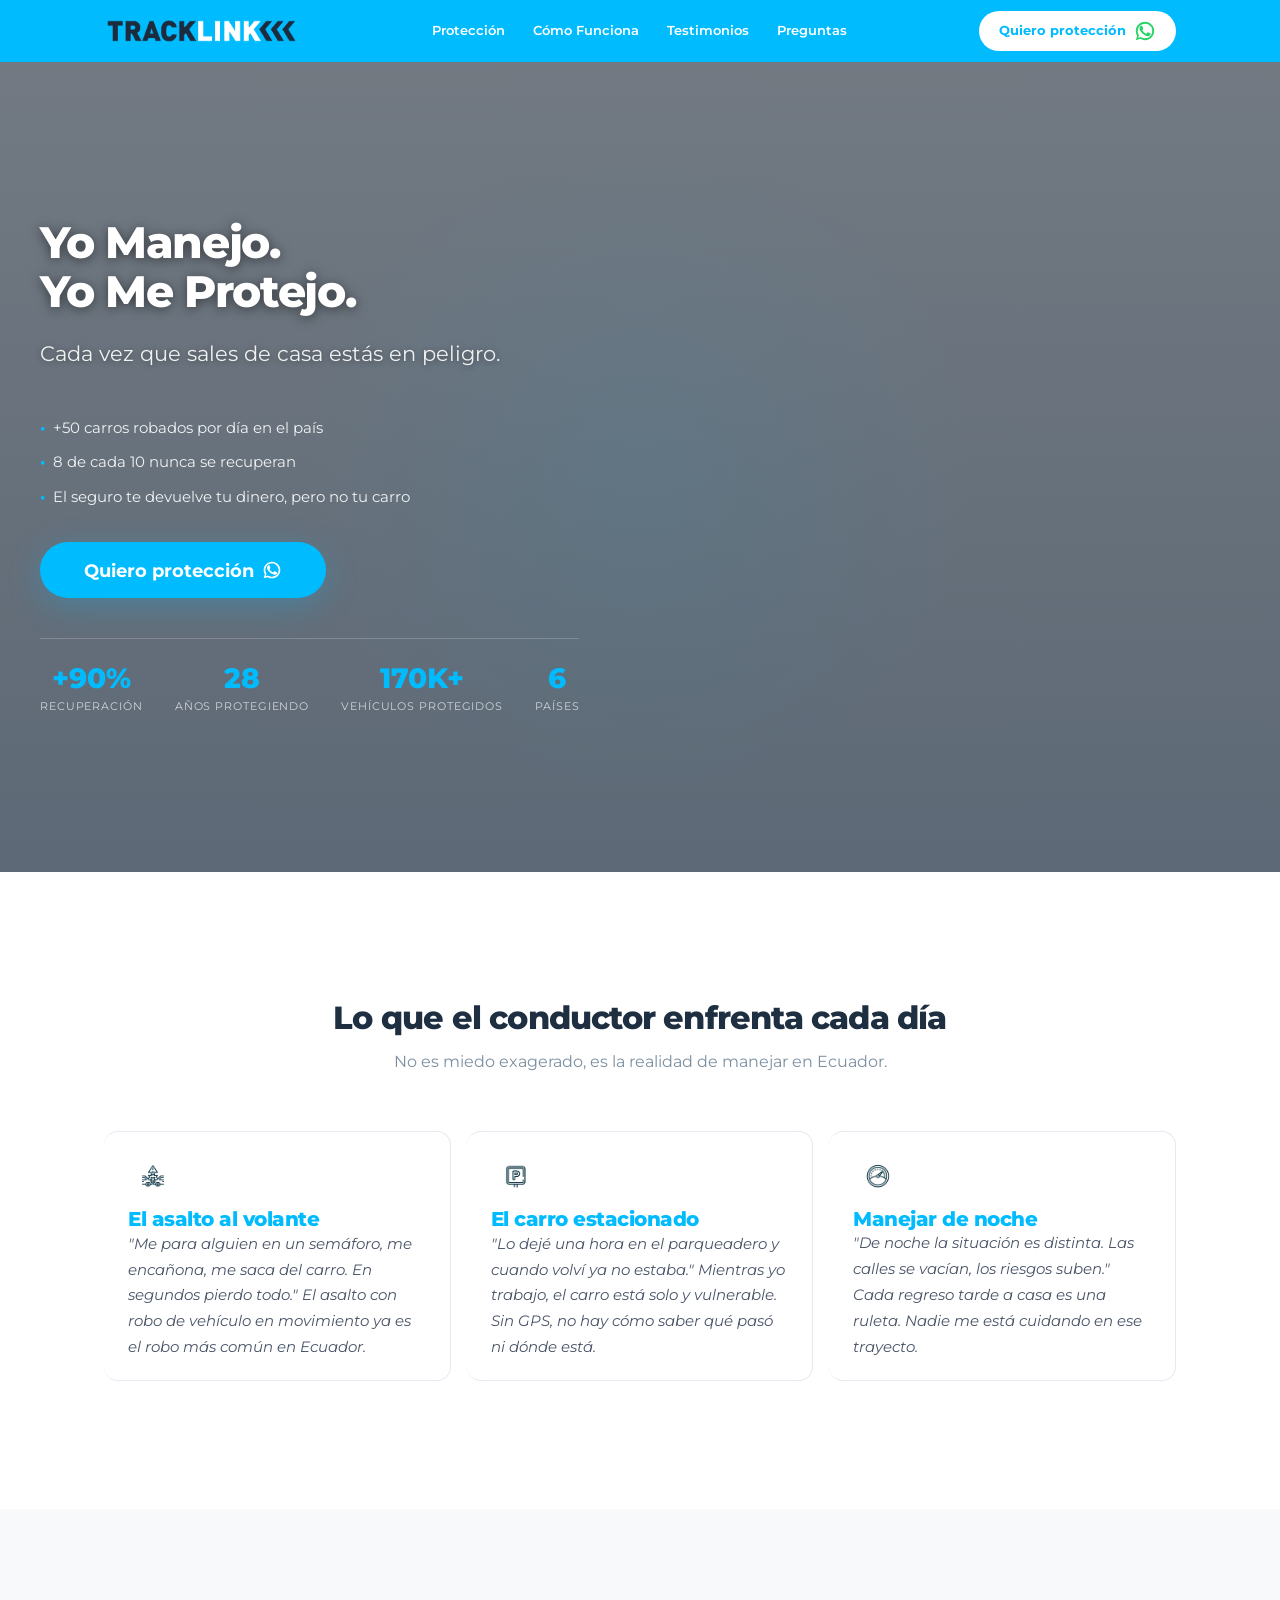
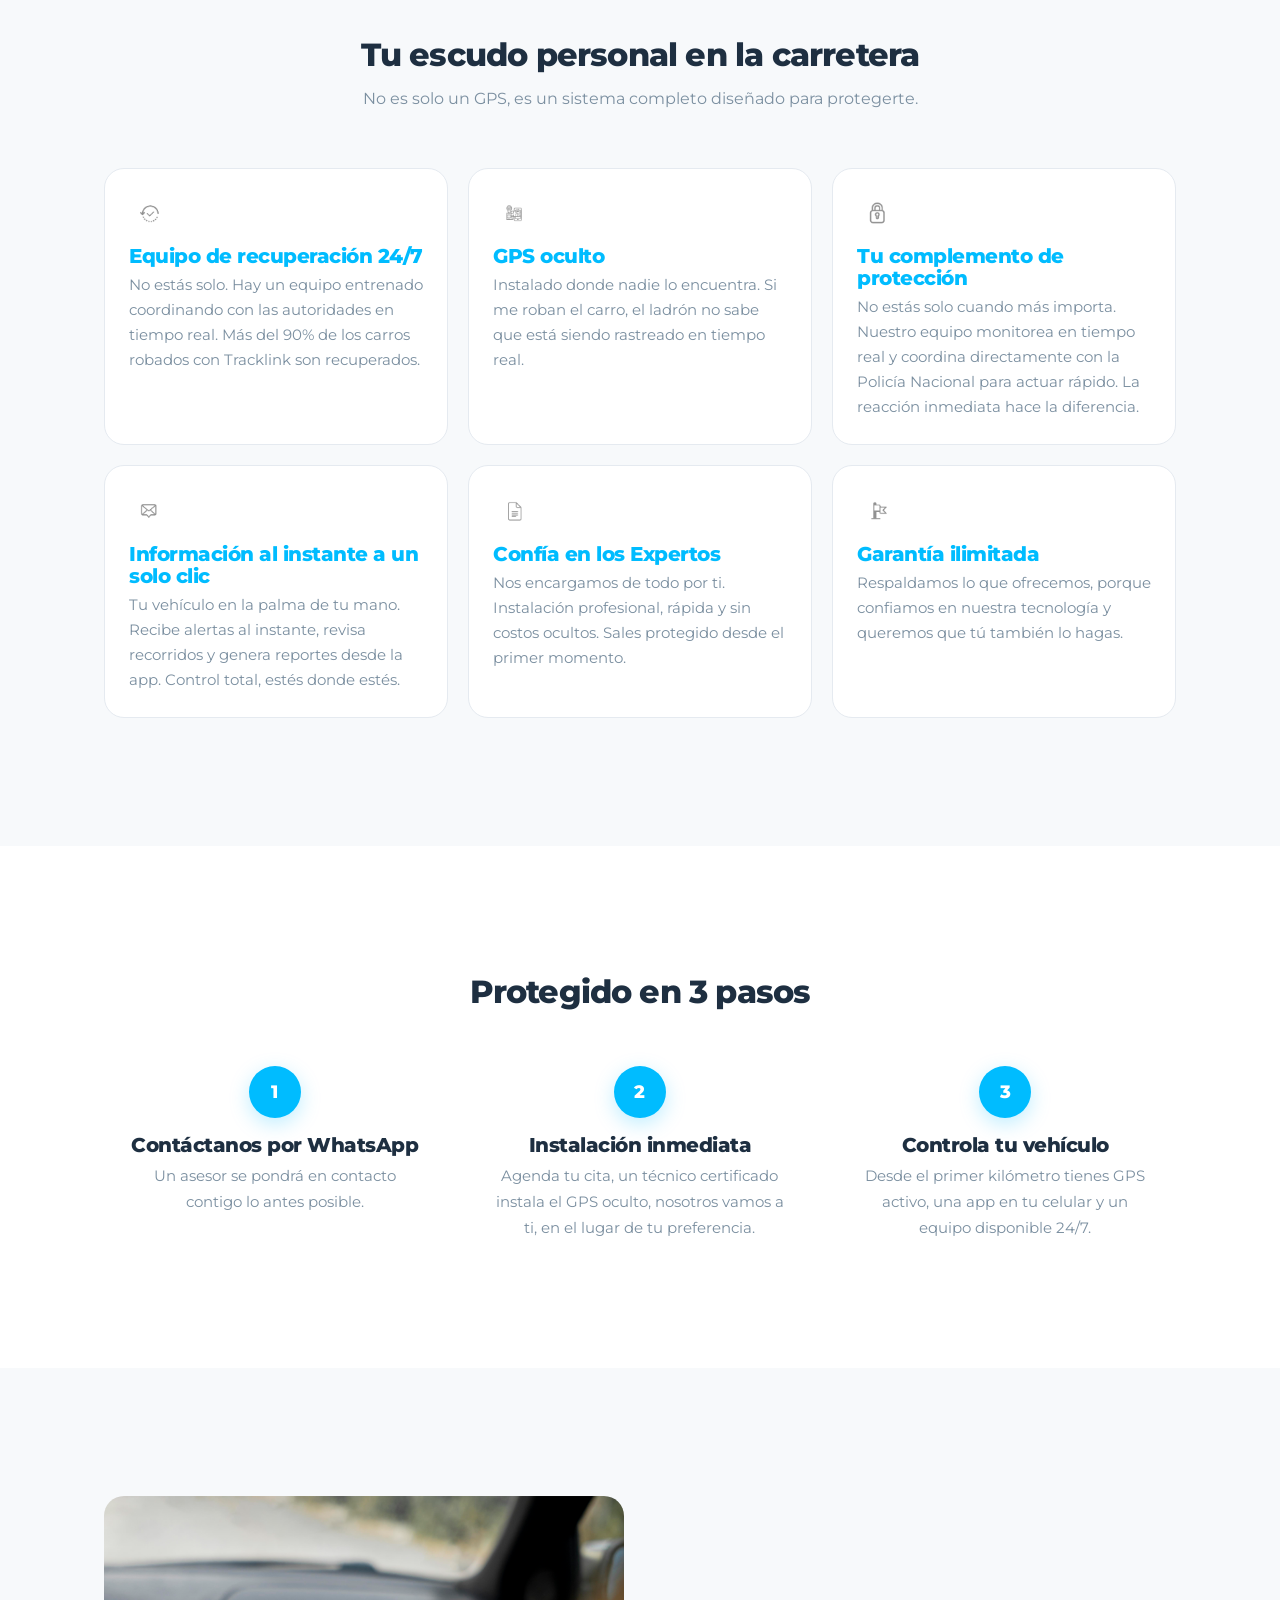
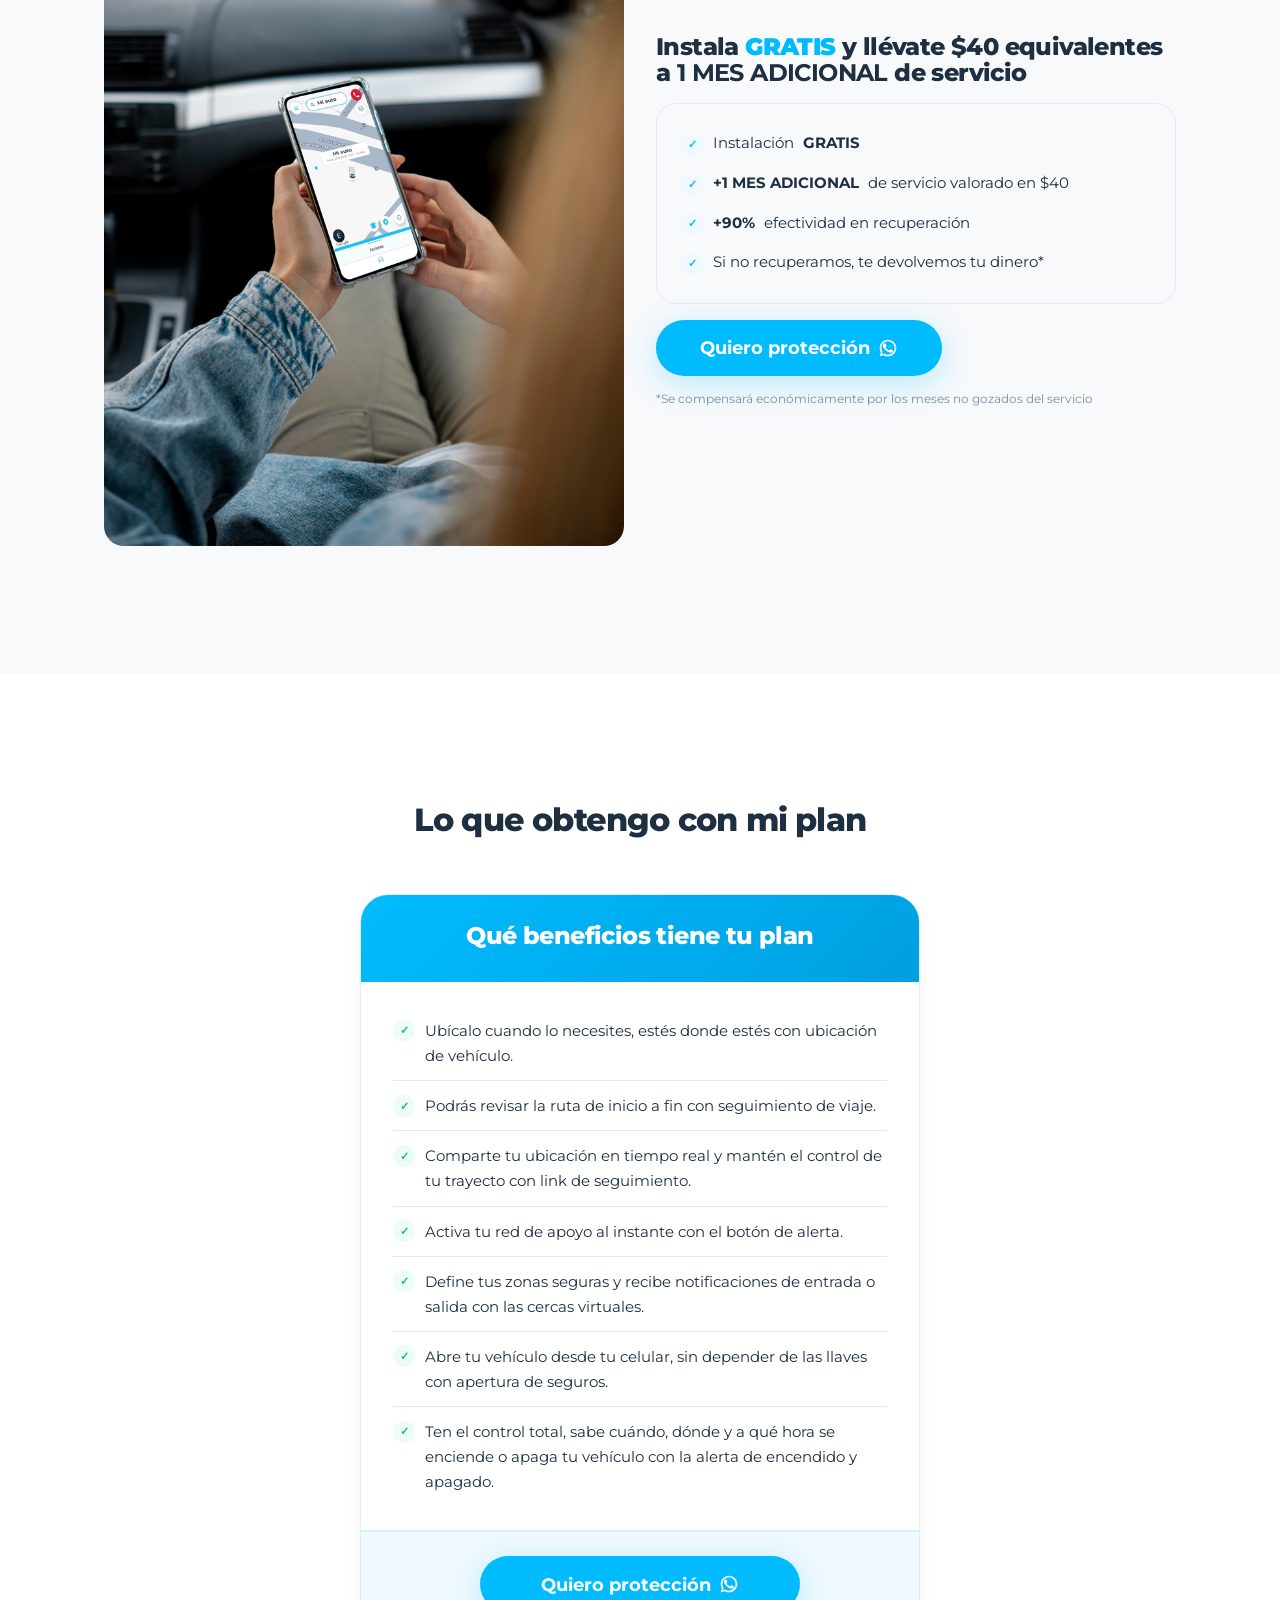
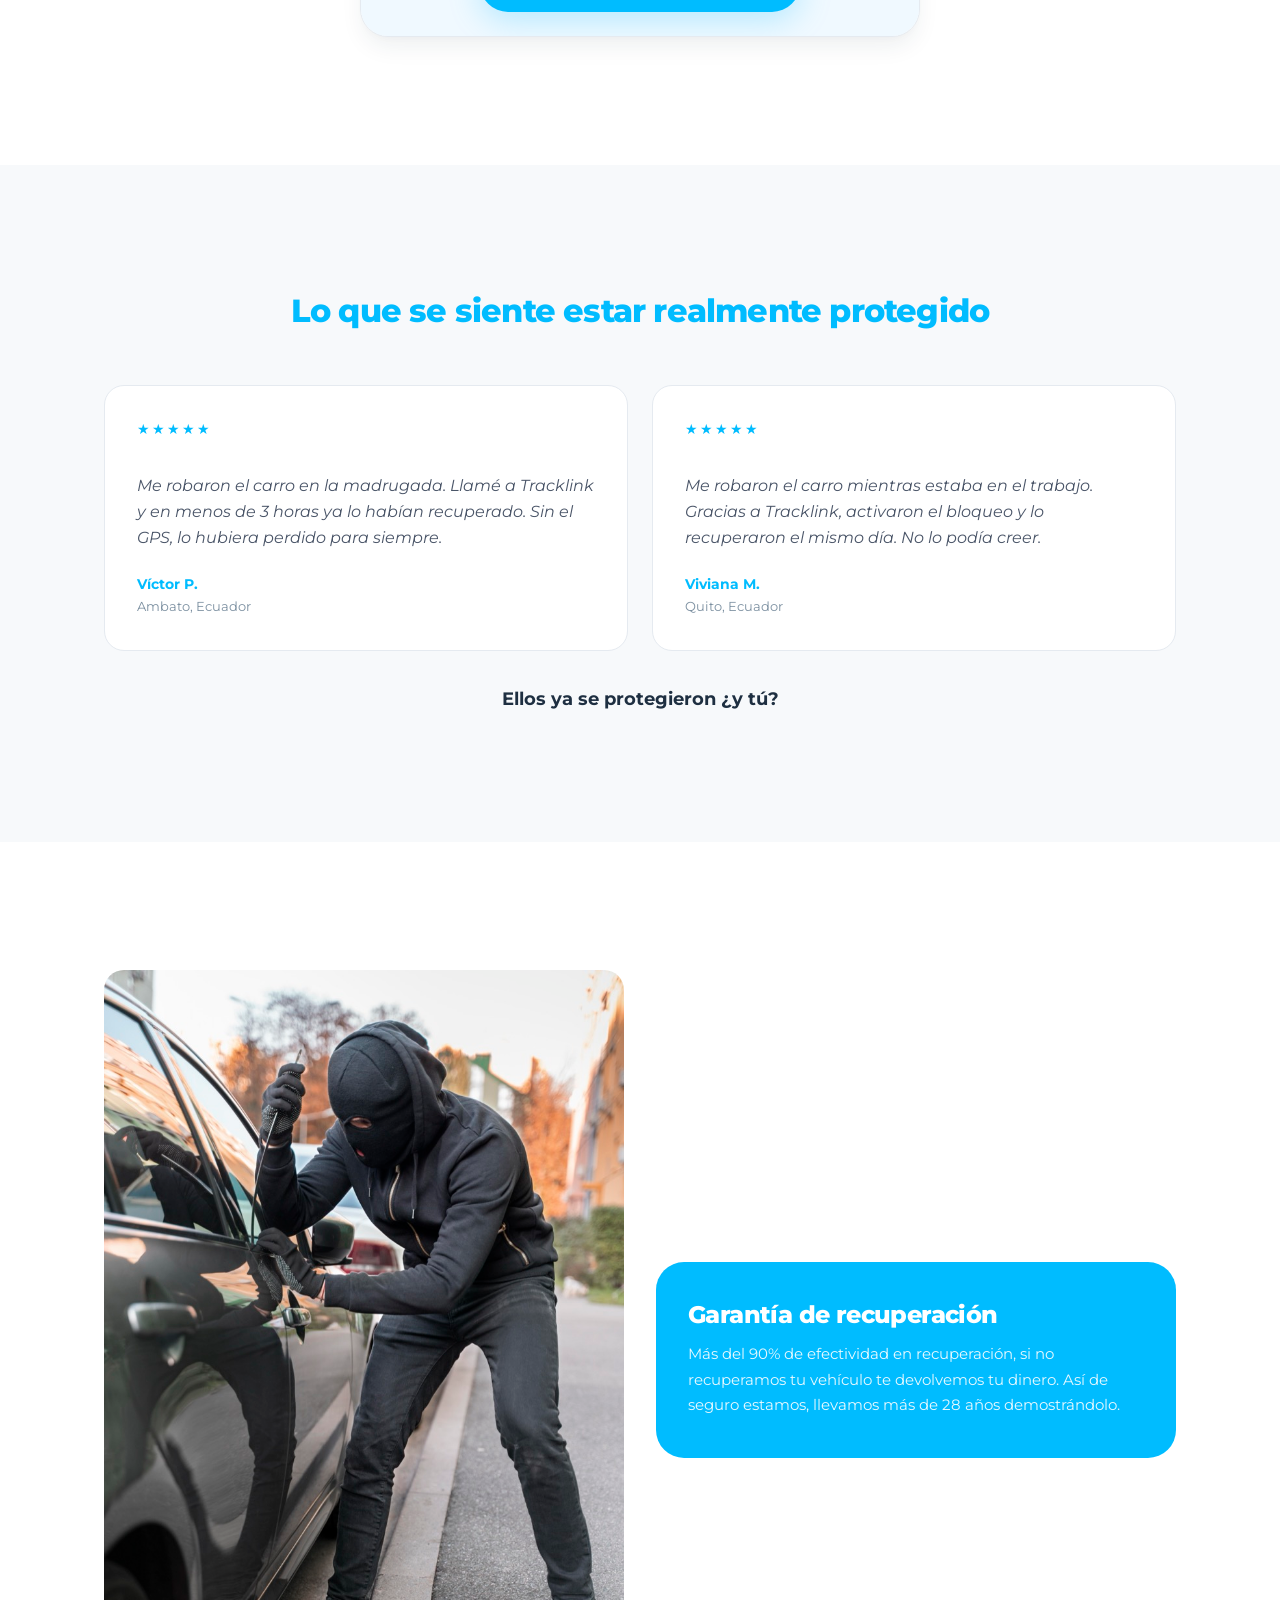
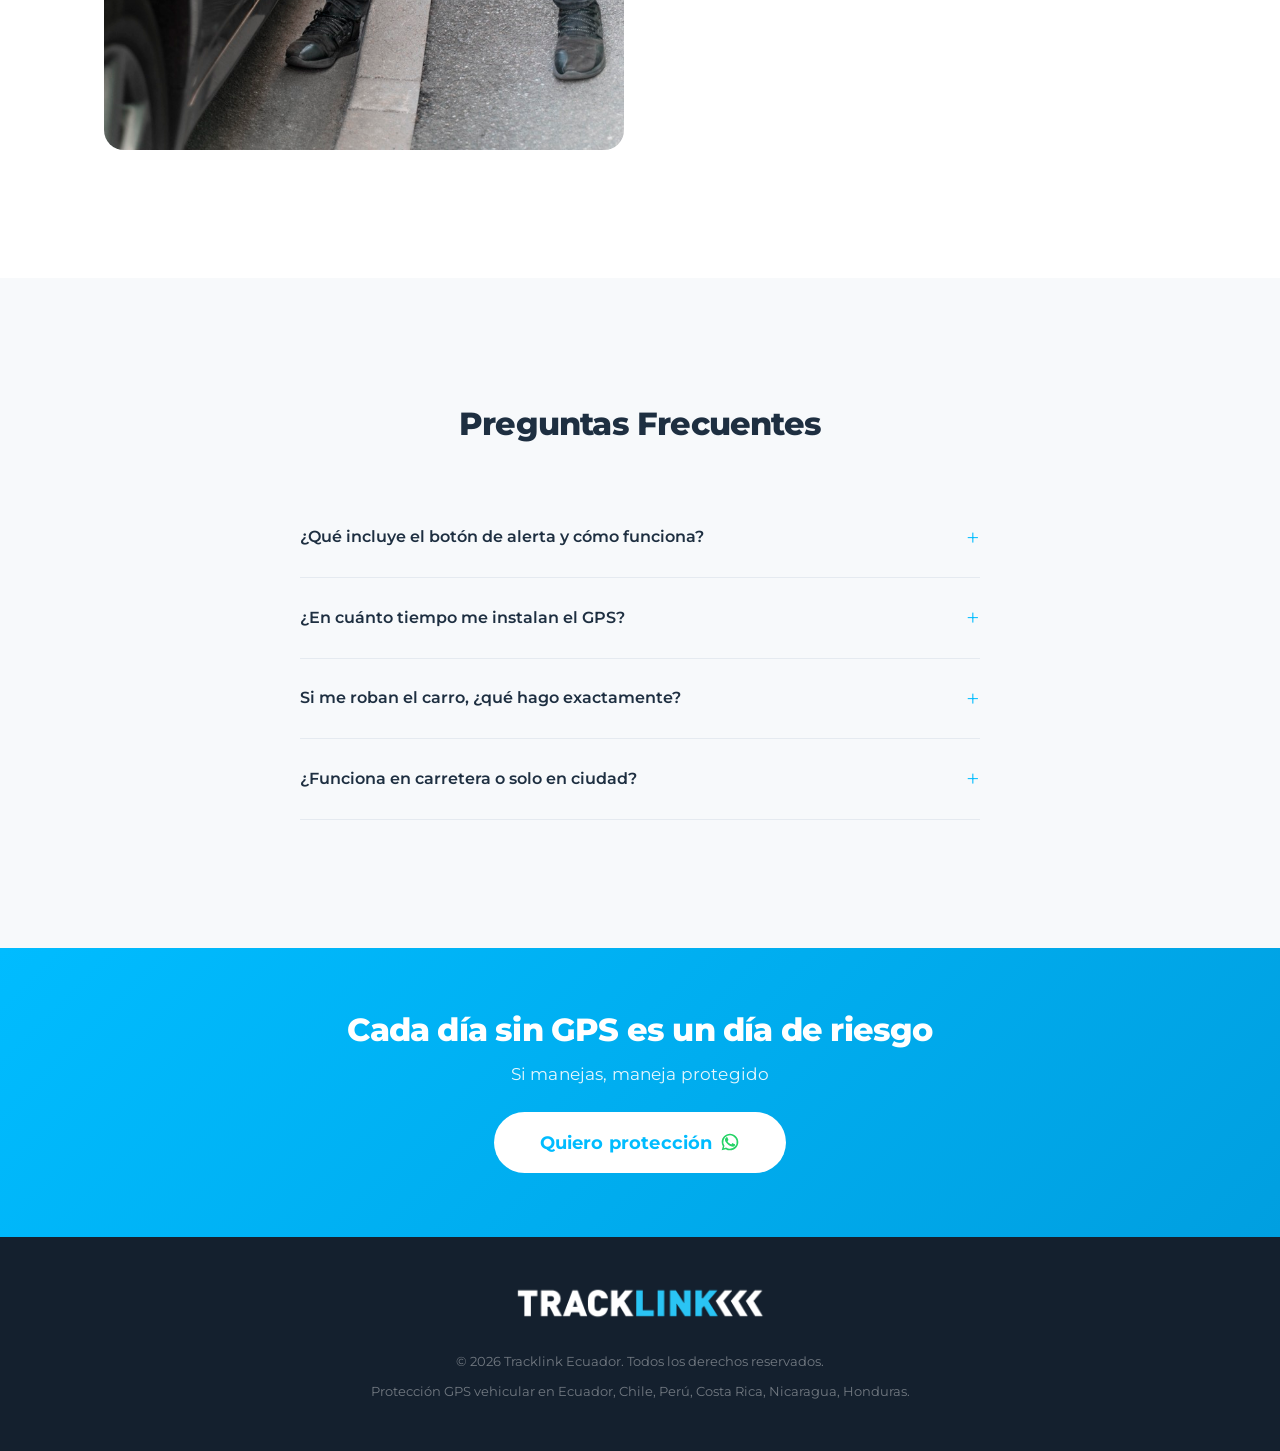
==== yo-manejo/index.html @ bf37d89b "Add cache-buster to CSS link for mobile refresh" ====
<!DOCTYPE html>
<html lang="es">
<head>
 <meta charset="UTF-8">
 <meta name="viewport" content="width=device-width, initial-scale=1.0">
 <link rel="icon" type="image/x-icon" href="../shared/favicon.ico">
 <link rel="icon" type="image/png" sizes="32x32" href="../shared/favicon.png">
 <link rel="apple-touch-icon" sizes="180x180" href="../shared/apple-touch-icon.png">
 <meta name="landing-id" content="yo-manejo">
 <!-- Open Graph -->
 <meta property="og:type" content="website">
 <meta property="og:title" content="GPS Para Tu Vehículo Personal | Tracklink">
 <meta property="og:description" content="Yo manejo. Yo me protejo. GPS oculto con app, alertas y recuperación. Instalación GRATIS.">
 <meta property="og:url" content="https://tracklink.ec/magneto/yo-manejo/">
 <meta property="og:image" content="https://tracklink.ec/magneto/shared/og-image.jpg">
 <meta property="og:locale" content="es_EC">
 <title>GPS Tracklink para el que Maneja | Protección Personal Ecuador</title>
 <meta name="description" content="Yo manejo todos los días. Por eso necesito un GPS real: botón de alerta, bloqueo remoto y equipo de recuperación. Tracklink me protege a mí.">
 <link rel="preconnect" href="https://fonts.googleapis.com">
 <link rel="preconnect" href="https://fonts.gstatic.com" crossorigin>
 <link href="https://fonts.googleapis.com/css2?family=Montserrat:wght@400;500;600;700;900&display=swap" rel="stylesheet">
 <link rel="stylesheet" href="../shared/landing-base.css?v=20260305b">

 <!-- Meta Pixel -->
 <script>
 !function(f,b,e,v,n,t,s){if(f.fbq)return;n=f.fbq=function(){n.callMethod?
 n.callMethod.apply(n,arguments):n.queue.push(arguments)};if(!f._fbq)f._fbq=n;
 n.push=n;n.loaded=!0;n.version='2.0';n.queue=[];t=b.createElement(e);t.async=!0;
 t.src=v;s=b.getElementsByTagName(e)[0];s.parentNode.insertBefore(t,s)}(window,
 document,'script','https://connect.facebook.net/en_US/fbevents.js');
 fbq('init', '302317904357081');
 fbq('track', 'PageView');
 </script>
 <noscript><img height="1" width="1" style="display:none" src="https://www.facebook.com/tr?id=302317904357081&ev=PageView&noscript=1"/></noscript>

 <!-- GA4 -->
 <script async src="https://www.googletagmanager.com/gtag/js?id=G-NC45CQFT0C"></script>
 <script>
 window.dataLayer = window.dataLayer || [];
 function gtag(){dataLayer.push(arguments);}
 gtag('js', new Date());
 gtag('config', 'G-NC45CQFT0C');
 </script>
 <!-- Google Tag Manager -->
 <script>(function(w,d,s,l,i){w[l]=w[l]||[];w[l].push({'gtm.start':
 new Date().getTime(),event:'gtm.js'});var f=d.getElementsByTagName(s)[0],
 j=d.createElement(s),dl=l!='dataLayer'?'&l='+l:'';j.async=true;j.src=
 'https://www.googletagmanager.com/gtm.js?id='+i+dl;f.parentNode.insertBefore(j,f);
 })(window,document,'script','dataLayer','GTM-KN9HMBZ');</script>
 <!-- End Google Tag Manager -->
 <script src="https://api.patagon.ai/api/v1/tracking.js"></script>
 <style>
 /* Page-specific overrides */
 .testimonial::before { display: none !important; }
 </style>
</head>
<body>

 <!-- 1. Sticky Nav — Cyan -->
 <nav class="nav-sticky nav-sticky--cyan">
 <div class="nav-sticky__inner">
 <a href="#hero" class="nav-sticky__logo">
 <img src="../shared/logo-header.png" alt="Tracklink" style="height:28px;width:auto">
 </a>
 <div class="nav-sticky__links">
 <a href="#solucion">Protección</a>
 <a href="#como-funciona">Cómo Funciona</a>
 <a href="#testimonios">Testimonios</a>
 <a href="#preguntas">Preguntas</a>
 </div>
 <a href="https://wa.me/593989746075?text=Hola%2C%20quiero%20protección%20GPS%20para%20mi%20vehículo" class="btn nav-sticky__cta">Quiero protección <svg class="btn--wa-icon" viewBox="0 0 24 24" fill="none" xmlns="http://www.w3.org/2000/svg"><path d="M17.472 14.382c-.297-.149-1.758-.867-2.03-.967-.273-.099-.471-.148-.67.15-.197.297-.767.966-.94 1.164-.173.199-.347.223-.644.075-.297-.15-1.255-.463-2.39-1.475-.883-.788-1.48-1.761-1.653-2.059-.173-.297-.018-.458.13-.606.134-.133.298-.347.446-.52.149-.174.198-.298.298-.497.099-.198.05-.371-.025-.52-.075-.149-.669-1.612-.916-2.207-.242-.579-.487-.5-.669-.51-.173-.008-.371-.01-.57-.01-.198 0-.52.074-.792.372-.272.297-1.04 1.016-1.04 2.479 0 1.462 1.065 2.875 1.213 3.074.149.198 2.096 3.2 5.077 4.487.709.306 1.262.489 1.694.625.712.227 1.36.195 1.871.118.571-.085 1.758-.719 2.006-1.413.248-.694.248-1.289.173-1.413-.074-.124-.272-.198-.57-.347z" fill="#25D366"/><path d="M12 2C6.477 2 2 6.477 2 12c0 1.89.525 3.66 1.438 5.168L2 22l4.832-1.438A9.955 9.955 0 0012 22c5.523 0 10-4.477 10-10S17.523 2 12 2zm0 18a8 8 0 01-4.29-1.24l-.307-.184-2.87.853.853-2.87-.184-.307A8 8 0 1112 20z" fill="#25D366"/></svg></a>
 </div>
 </nav>

 <!-- 2. Hero — text aligned right -->
 <section class="hero hero--overlay-dark hero--align-left" style="background-image:url(hero.jpg);" id="hero">
 <div class="hero__content">
 <h1 style="color:#fff;text-shadow:0 2px 12px rgba(0,0,0,0.5)">Yo Manejo.<br>Yo Me Protejo.</h1>
 <p class="hero__sub" style="color:rgba(255,255,255,0.9);text-shadow:0 1px 6px rgba(0,0,0,0.4)">Cada vez que sales de casa estás en peligro.</p>
 <ul class="hero__bullets">
 <li>+50 carros robados por día en el país</li>
 <li>8 de cada 10 nunca se recuperan</li>
 <li>El seguro te devuelve tu dinero, pero no tu carro</li>
 </ul>
 <a href="https://wa.me/593989746075?text=Hola%2C%20quiero%20protección%20GPS%20para%20mi%20vehículo" class="btn btn--primary btn--large">Quiero protección <svg style="width:20px;height:20px;vertical-align:middle" viewBox="0 0 24 24" fill="none" xmlns="http://www.w3.org/2000/svg"><path d="M17.472 14.382c-.297-.149-1.758-.867-2.03-.967-.273-.099-.471-.148-.67.15-.197.297-.767.966-.94 1.164-.173.199-.347.223-.644.075-.297-.15-1.255-.463-2.39-1.475-.883-.788-1.48-1.761-1.653-2.059-.173-.297-.018-.458.13-.606.134-.133.298-.347.446-.52.149-.174.198-.298.298-.497.099-.198.05-.371-.025-.52-.075-.149-.669-1.612-.916-2.207-.242-.579-.487-.5-.669-.51-.173-.008-.371-.01-.57-.01-.198 0-.52.074-.792.372-.272.297-1.04 1.016-1.04 2.479 0 1.462 1.065 2.875 1.213 3.074.149.198 2.096 3.2 5.077 4.487.709.306 1.262.489 1.694.625.712.227 1.36.195 1.871.118.571-.085 1.758-.719 2.006-1.413.248-.694.248-1.289.173-1.413-.074-.124-.272-.198-.57-.347z" fill="#ffffff"/><path d="M12 2C6.477 2 2 6.477 2 12c0 1.89.525 3.66 1.438 5.168L2 22l4.832-1.438A9.955 9.955 0 0012 22c5.523 0 10-4.477 10-10S17.523 2 12 2zm0 18a8 8 0 01-4.29-1.24l-.307-.184-2.87.853.853-2.87-.184-.307A8 8 0 1112 20z" fill="#ffffff"/></svg></a>
 <div class="hero-stats">
 <div class="hero-stats__item">
 <span class="hero-stats__number">+90%</span>
 <span class="hero-stats__label">Recuperación</span>
 </div>
 <div class="hero-stats__item">
 <span class="hero-stats__number">28</span>
 <span class="hero-stats__label">Años protegiendo</span>
 </div>
 <div class="hero-stats__item">
 <span class="hero-stats__number">170K+</span>
 <span class="hero-stats__label">Vehículos protegidos</span>
 </div>
 <div class="hero-stats__item">
 <span class="hero-stats__number">6</span>
 <span class="hero-stats__label">Países</span>
 </div>
 </div>
 </div>
 </section>

 <!-- 3. Problem Section (PAS) -->
 <section class="section" id="problema">
 <div class="container">
 <h2 class="section__title text-center">Lo que el conductor enfrenta cada día</h2>
 <p class="section__subtitle text-center">No es miedo exagerado, es la realidad de manejar en Ecuador.</p>
 <div class="problem-cards">
 <div class="problem-card problem-card--v2">
 <div class="problem-card__icon"><img src="../shared/icons/ICONOS_33.png" alt="Robo vehicular" width="48" height="48"></div>
 <h4>El asalto al volante</h4>
 <p>"Me para alguien en un semáforo, me encañona, me saca del carro. En segundos pierdo todo." El asalto con robo de vehículo en movimiento ya es el robo más común en Ecuador.</p>
 </div>
 <div class="problem-card problem-card--v2">
 <div class="problem-card__icon"><img src="../shared/icons/ICONOS_18.png" alt="Estacionamiento" width="48" height="48"></div>
 <h4>El carro estacionado</h4>
 <p>"Lo dejé una hora en el parqueadero y cuando volví ya no estaba." Mientras yo trabajo, el carro está solo y vulnerable. Sin GPS, no hay cómo saber qué pasó ni dónde está.</p>
 </div>
 <div class="problem-card problem-card--v2">
 <div class="problem-card__icon"><img src="../shared/icons/ICONOS_05.png" alt="Riesgo nocturno" width="48" height="48"></div>
 <h4>Manejar de noche</h4>
 <p>"De noche la situación es distinta. Las calles se vacían, los riesgos suben." Cada regreso tarde a casa es una ruleta. Nadie me está cuidando en ese trayecto.</p>
 </div>
 </div>
 </div>
 </section>

 <!-- 4. Solution — 6 feature cards v2 -->
 <section class="section section--light" id="solucion">
 <div class="container">
 <h2 class="section__title text-center">Tu escudo personal en la carretera</h2>
 <p class="section__subtitle text-center">No es solo un GPS, es un sistema completo diseñado para protegerte.</p>
 <div class="features--v2">
 <div class="feature-v2">
 <div class="feature-v2__icon"><img src="../shared/icons/ICONOS_27.png" alt="Recuperación" width="40" height="40"></div>
 <h4>Equipo de recuperación 24/7</h4>
 <p>No estás solo. Hay un equipo entrenado coordinando con las autoridades en tiempo real. Más del 90% de los carros robados con Tracklink son recuperados.</p>
 </div>
 <div class="feature-v2">
 <div class="feature-v2__icon"><img src="../shared/icons/ICONOS_09.png" alt="GPS" width="40" height="40"></div>
 <h4>GPS oculto</h4>
 <p>Instalado donde nadie lo encuentra. Si me roban el carro, el ladrón no sabe que está siendo rastreado en tiempo real.</p>
 </div>
 <div class="feature-v2">
 <div class="feature-v2__icon"><img src="../shared/icons/ICONOS_07.png" alt="Protección" width="40" height="40"></div>
 <h4>Tu complemento de protección</h4>
 <p>No estás solo cuando más importa. Nuestro equipo monitorea en tiempo real y coordina directamente con la Policía Nacional para actuar rápido. La reacción inmediata hace la diferencia.</p>
 </div>
 <div class="feature-v2">
 <div class="feature-v2__icon"><img src="../shared/icons/ICONOS_32.png" alt="Alertas" width="40" height="40"></div>
 <h4>Información al instante a un solo clic</h4>
 <p>Tu vehículo en la palma de tu mano. Recibe alertas al instante, revisa recorridos y genera reportes desde la app. Control total, estés donde estés.</p>
 </div>
 <div class="feature-v2">
 <div class="feature-v2__icon"><img src="../shared/icons/ICONOS_25.png" alt="Expertos" width="40" height="40"></div>
 <h4>Confía en los Expertos</h4>
 <p>Nos encargamos de todo por ti. Instalación profesional, rápida y sin costos ocultos. Sales protegido desde el primer momento.</p>
 </div>
 <div class="feature-v2">
 <div class="feature-v2__icon"><img src="../shared/icons/ICONOS_17.png" alt="Garantía" width="40" height="40"></div>
 <h4>Garantía ilimitada</h4>
 <p>Respaldamos lo que ofrecemos, porque confiamos en nuestra tecnología y queremos que tú también lo hagas.</p>
 </div>
 </div>
 </div>
 </section>

 <!-- 5. How It Works -->
 <section class="section" id="como-funciona">
 <div class="container">
 <h2 class="section__title text-center">Protegido en 3 pasos</h2>
 <div class="steps">
 <div class="step fade-in">
 <div class="step__number">1</div>
 <h4 class="step__title">Contáctanos por WhatsApp</h4>
 <p class="step__desc">Un asesor se pondrá en contacto contigo lo antes posible.</p>
 </div>
 <div class="step fade-in">
 <div class="step__number">2</div>
 <h4 class="step__title">Instalación inmediata</h4>
 <p class="step__desc">Agenda tu cita, un técnico certificado instala el GPS oculto, nosotros vamos a ti, en el lugar de tu preferencia.</p>
 </div>
 <div class="step fade-in">
 <div class="step__number">3</div>
 <h4 class="step__title">Controla tu vehículo</h4>
 <p class="step__desc">Desde el primer kilómetro tienes GPS activo, una app en tu celular y un equipo disponible 24/7.</p>
 </div>
 </div>
 </div>
 </section>

 <!-- 6. Offer Section (NEW) -->
 <section class="section section--light" id="oferta-gratis">
 <div class="container">
 <div class="offer-section">
 <div class="offer-section__image">
 <img src="offer-app.png" alt="App Tracklink en celular">
 </div>
 <div class="offer-section__content">
 <h3>Instala <span class="text-cyan">GRATIS</span> y llévate $40 equivalentes a <strong>1 MES ADICIONAL</strong> de servicio</h3>
 <ul class="offer-section__checklist">
 <li>Instalación <strong>GRATIS</strong></li>
 <li><strong>+1 MES ADICIONAL</strong> de servicio valorado en $40</li>
 <li><strong>+90%</strong> efectividad en recuperación</li>
 <li>Si no recuperamos, te devolvemos tu dinero*</li>
 </ul>
 <a href="https://wa.me/593989746075?text=Hola%2C%20quiero%20protección%20GPS%20para%20mi%20vehículo" class="btn btn--primary btn--large">Quiero protección <svg style="width:20px;height:20px;vertical-align:middle" viewBox="0 0 24 24" fill="none"><path d="M17.472 14.382c-.297-.149-1.758-.867-2.03-.967-.273-.099-.471-.148-.67.15-.197.297-.767.966-.94 1.164-.173.199-.347.223-.644.075-.297-.15-1.255-.463-2.39-1.475-.883-.788-1.48-1.761-1.653-2.059-.173-.297-.018-.458.13-.606.134-.133.298-.347.446-.52.149-.174.198-.298.298-.497.099-.198.05-.371-.025-.52-.075-.149-.669-1.612-.916-2.207-.242-.579-.487-.5-.669-.51-.173-.008-.371-.01-.57-.01-.198 0-.52.074-.792.372-.272.297-1.04 1.016-1.04 2.479 0 1.462 1.065 2.875 1.213 3.074.149.198 2.096 3.2 5.077 4.487.709.306 1.262.489 1.694.625.712.227 1.36.195 1.871.118.571-.085 1.758-.719 2.006-1.413.248-.694.248-1.289.173-1.413-.074-.124-.272-.198-.57-.347z" fill="#ffffff"/><path d="M12 2C6.477 2 2 6.477 2 12c0 1.89.525 3.66 1.438 5.168L2 22l4.832-1.438A9.955 9.955 0 0012 22c5.523 0 10-4.477 10-10S17.523 2 12 2zm0 18a8 8 0 01-4.29-1.24l-.307-.184-2.87.853.853-2.87-.184-.307A8 8 0 1112 20z" fill="#ffffff"/></svg></a>
 <p class="offer-section__disclaimer">*Se compensará económicamente por los meses no gozados del servicio</p>
 </div>
 </div>
 </div>
 </section>

 <!-- 7. Value Stack — Benefits list -->
 <section class="section" id="beneficios">
 <div class="container">
 <h2 class="section__title text-center">Lo que obtengo con mi plan</h2>
 <div class="value-stack">
 <div class="value-stack__header">
 <h3>Qué beneficios tiene tu plan</h3>
 </div>
 <div class="value-stack__body">
 <ul class="value-stack__benefits">
 <li>Ubícalo cuando lo necesites, estés donde estés con ubicación de vehículo.</li>
 <li>Podrás revisar la ruta de inicio a fin con seguimiento de viaje.</li>
 <li>Comparte tu ubicación en tiempo real y mantén el control de tu trayecto con link de seguimiento.</li>
 <li>Activa tu red de apoyo al instante con el botón de alerta.</li>
 <li>Define tus zonas seguras y recibe notificaciones de entrada o salida con las cercas virtuales.</li>
 <li>Abre tu vehículo desde tu celular, sin depender de las llaves con apertura de seguros.</li>
 <li>Ten el control total, sabe cuándo, dónde y a qué hora se enciende o apaga tu vehículo con la alerta de encendido y apagado.</li>
 </ul>
 </div>
 <div class="value-stack__cta">
 <a href="https://wa.me/593989746075?text=Hola%2C%20quiero%20protección%20GPS%20para%20mi%20vehículo" class="btn btn--primary btn--lg btn--full">Quiero protección <svg style="width:20px;height:20px;vertical-align:middle" viewBox="0 0 24 24" fill="none"><path d="M17.472 14.382c-.297-.149-1.758-.867-2.03-.967-.273-.099-.471-.148-.67.15-.197.297-.767.966-.94 1.164-.173.199-.347.223-.644.075-.297-.15-1.255-.463-2.39-1.475-.883-.788-1.48-1.761-1.653-2.059-.173-.297-.018-.458.13-.606.134-.133.298-.347.446-.52.149-.174.198-.298.298-.497.099-.198.05-.371-.025-.52-.075-.149-.669-1.612-.916-2.207-.242-.579-.487-.5-.669-.51-.173-.008-.371-.01-.57-.01-.198 0-.52.074-.792.372-.272.297-1.04 1.016-1.04 2.479 0 1.462 1.065 2.875 1.213 3.074.149.198 2.096 3.2 5.077 4.487.709.306 1.262.489 1.694.625.712.227 1.36.195 1.871.118.571-.085 1.758-.719 2.006-1.413.248-.694.248-1.289.173-1.413-.074-.124-.272-.198-.57-.347z" fill="#ffffff"/><path d="M12 2C6.477 2 2 6.477 2 12c0 1.89.525 3.66 1.438 5.168L2 22l4.832-1.438A9.955 9.955 0 0012 22c5.523 0 10-4.477 10-10S17.523 2 12 2zm0 18a8 8 0 01-4.29-1.24l-.307-.184-2.87.853.853-2.87-.184-.307A8 8 0 1112 20z" fill="#ffffff"/></svg></a>
 </div>
 </div>
 </div>
 </section>

 <!-- 8. Testimonials -->
 <section class="section section--light" id="testimonios">
 <div class="container">
 <h2 class="section__title section__title--cyan text-center">Lo que se siente estar realmente protegido</h2>
 <div class="testimonials">
 <div class="testimonial testimonial--v2 fade-in">
 <div class="testimonial__stars">&#9733;&#9733;&#9733;&#9733;&#9733;</div>
 <p class="testimonial__text">Me robaron el carro en la madrugada. Llamé a Tracklink y en menos de 3 horas ya lo habían recuperado. Sin el GPS, lo hubiera perdido para siempre.</p>
 <p class="testimonial__author">Víctor P.</p>
 <p class="testimonial__meta">Ambato, Ecuador</p>
 </div>
 <div class="testimonial testimonial--v2 fade-in">
 <div class="testimonial__stars">&#9733;&#9733;&#9733;&#9733;&#9733;</div>
 <p class="testimonial__text">Me robaron el carro mientras estaba en el trabajo. Gracias a Tracklink, activaron el bloqueo y lo recuperaron el mismo día. No lo podía creer.</p>
 <p class="testimonial__author">Viviana M.</p>
 <p class="testimonial__meta">Quito, Ecuador</p>
 </div>
 </div>
 <p class="testimonials__closing">Ellos ya se protegieron ¿y tú?</p>
 </div>
 </section>

 <!-- 9. Guarantee v2 — image + turquoise box -->
 <section class="section" id="garantia">
 <div class="container">
 <div class="guarantee-v2">
 <div class="guarantee-v2__image">
 <img src="guarantee.jpg" alt="Robo vehicular">
 </div>
 <div class="guarantee-v2__content">
 <h3>Garantía de recuperación</h3>
 <p>Más del 90% de efectividad en recuperación, si no recuperamos tu vehículo te devolvemos tu dinero. Así de seguro estamos, llevamos más de 28 años demostrándolo.</p>
 </div>
 </div>
 </div>
 </section>

 <!-- 10. FAQ -->
 <section class="section section--light" id="preguntas">
 <div class="container">
 <h2 class="section__title text-center">Preguntas Frecuentes</h2>
 <div class="faq">
 <details class="faq-item">
 <summary>¿Qué incluye el botón de alerta y cómo funciona?</summary>
 <p>El botón de alerta es un dispositivo discreto instalado en tu vehículo. Al activarlo, Tracklink recibe una alerta inmediata con tu ubicación en tiempo real y coordina con las autoridades. No tienes que hacer ninguna llamada — el sistema actúa por ti.</p>
 </details>
 <details class="faq-item">
 <summary>¿En cuánto tiempo me instalan el GPS?</summary>
 <p>Un técnico certificado te contacta en menos de 24 horas hábiles. Va al lugar que tú elijas, tu casa, oficina o talleres Tracklink. La instalación es oculta, sin daños al vehículo, y toma alrededor de 2 horas.</p>
 </details>
 <details class="faq-item">
 <summary>Si me roban el carro, ¿qué hago exactamente?</summary>
 <p>Llamas de inmediato al centro de monitoreo de Tracklink. Ellos activan el rastreo en tiempo real, coordinan con la Policía Nacional y envían al equipo de recuperación. Nuestra tasa de recuperación es de más del 90% — y si no recuperamos tu vehículo, te devolvemos tu dinero.</p>
 </details>
 <details class="faq-item">
 <summary>¿Funciona en carretera o solo en ciudad?</summary>
 <p>Funciona en todo el Ecuador: ciudades, carreteras y zonas rurales, usando la red celular nacional. Ideal para quienes manejan largas distancias o rutas nocturnas donde el riesgo es mayor.</p>
 </details>
 </div>
 </div>
 </section>

 <!-- 11. Urgency CTA -->
 <section class="section urgency-bar" id="urgencia">
 <div class="container" style="text-align:center">
 <h2 class="text-white">Cada día sin GPS es un día de riesgo</h2>
 <p style="color:rgba(255,255,255,0.9);margin:0.75rem 0 1.5rem">Si manejas, maneja protegido</p>
 <a href="https://wa.me/593989746075?text=Hola%2C%20quiero%20protección%20GPS%20para%20mi%20vehículo" class="btn btn--wa btn--large">Quiero protección <svg style="width:20px;height:20px;vertical-align:middle" viewBox="0 0 24 24" fill="none"><path d="M17.472 14.382c-.297-.149-1.758-.867-2.03-.967-.273-.099-.471-.148-.67.15-.197.297-.767.966-.94 1.164-.173.199-.347.223-.644.075-.297-.15-1.255-.463-2.39-1.475-.883-.788-1.48-1.761-1.653-2.059-.173-.297-.018-.458.13-.606.134-.133.298-.347.446-.52.149-.174.198-.298.298-.497.099-.198.05-.371-.025-.52-.075-.149-.669-1.612-.916-2.207-.242-.579-.487-.5-.669-.51-.173-.008-.371-.01-.57-.01-.198 0-.52.074-.792.372-.272.297-1.04 1.016-1.04 2.479 0 1.462 1.065 2.875 1.213 3.074.149.198 2.096 3.2 5.077 4.487.709.306 1.262.489 1.694.625.712.227 1.36.195 1.871.118.571-.085 1.758-.719 2.006-1.413.248-.694.248-1.289.173-1.413-.074-.124-.272-.198-.57-.347z" fill="#25D366"/><path d="M12 2C6.477 2 2 6.477 2 12c0 1.89.525 3.66 1.438 5.168L2 22l4.832-1.438A9.955 9.955 0 0012 22c5.523 0 10-4.477 10-10S17.523 2 12 2zm0 18a8 8 0 01-4.29-1.24l-.307-.184-2.87.853.853-2.87-.184-.307A8 8 0 1112 20z" fill="#25D366"/></svg></a>
 </div>
 </section>

 <!-- 12. Sticky CTA (mobile) -->
 <div class="sticky-cta">
 <a href="https://wa.me/593989746075?text=Hola%2C%20quiero%20protección%20GPS%20para%20mi%20vehículo" class="btn btn--primary btn--full">Quiero protección <svg style="width:18px;height:18px;vertical-align:middle" viewBox="0 0 24 24" fill="none"><path d="M17.472 14.382c-.297-.149-1.758-.867-2.03-.967-.273-.099-.471-.148-.67.15-.197.297-.767.966-.94 1.164-.173.199-.347.223-.644.075-.297-.15-1.255-.463-2.39-1.475-.883-.788-1.48-1.761-1.653-2.059-.173-.297-.018-.458.13-.606.134-.133.298-.347.446-.52.149-.174.198-.298.298-.497.099-.198.05-.371-.025-.52-.075-.149-.669-1.612-.916-2.207-.242-.579-.487-.5-.669-.51-.173-.008-.371-.01-.57-.01-.198 0-.52.074-.792.372-.272.297-1.04 1.016-1.04 2.479 0 1.462 1.065 2.875 1.213 3.074.149.198 2.096 3.2 5.077 4.487.709.306 1.262.489 1.694.625.712.227 1.36.195 1.871.118.571-.085 1.758-.719 2.006-1.413.248-.694.248-1.289.173-1.413-.074-.124-.272-.198-.57-.347z" fill="#25D366"/><path d="M12 2C6.477 2 2 6.477 2 12c0 1.89.525 3.66 1.438 5.168L2 22l4.832-1.438A9.955 9.955 0 0012 22c5.523 0 10-4.477 10-10S17.523 2 12 2zm0 18a8 8 0 01-4.29-1.24l-.307-.184-2.87.853.853-2.87-.184-.307A8 8 0 1112 20z" fill="#25D366"/></svg></a>
 </div>

 <!-- 13. Footer -->
 <footer class="landing-footer">
 <a href="#hero"><img src="../shared/logo-footer.png" alt="Tracklink" class="footer__logo" style="height:36px;filter:none;opacity:1"></a>
 <p>&copy; 2026 Tracklink Ecuador. Todos los derechos reservados.</p>
 <p>Protección GPS vehicular en Ecuador, Chile, Perú, Costa Rica, Nicaragua, Honduras.</p>
 </footer>

 <script src="../shared/tracking.js"></script>
 <script src="../shared/whatsapp-enhancer.js"></script>
</body>
</html>
---- shared/landing-base.css ----
/**
 * Magneto Landing Pages — Premium Shared Styles
 * Based on Tracklink Design System + SaaS inspiration (Nudge, Dayos, Superpower, Exactly.ai)
 * Mobile-first, optimized for Meta Ads traffic (85%+ mobile)
 */

/* ===== RESET & BASE ===== */
*, *::before, *::after { box-sizing: border-box; margin: 0; padding: 0; }

html {
  font-size: 16px;
  scroll-behavior: smooth;
  -webkit-text-size-adjust: 100%;
}

body {
  font-family: 'Montserrat', -apple-system, BlinkMacSystemFont, 'Segoe UI', sans-serif;
  color: #1e2f41;
  background: #ffffff;
  line-height: 1.65;
  -webkit-font-smoothing: antialiased;
  -moz-osx-font-smoothing: grayscale;
}

img { max-width: 100%; height: auto; display: block; }
a { color: inherit; text-decoration: none; }

/* ===== DESIGN TOKENS ===== */
:root {
  /* Brand */
  --cyan: #00bcff;
  --cyan-hover: #009fe0;
  --cyan-light: #aedef8;
  --cyan-bg: #f0f9ff;
  --cyan-glow: rgba(0, 188, 255, 0.15);
  --navy: #1e2f41;
  --navy-light: #2d4459;
  --navy-deep: #14202e;
  --gray: #7b8fa0;
  --gray-light: #e5eaf0;
  --gray-bg: #f7f9fb;
  --white: #ffffff;
  --success: #10b981;
  --success-bg: #ecfdf5;
  --warning: #f59e0b;
  --error: #ef4444;

  /* Typography */
  --font-heading: 'Montserrat', sans-serif;
  --font-body: 'Montserrat', sans-serif;

  /* Shadows — layered for depth */
  --shadow-xs: 0 1px 2px rgba(30, 47, 65, 0.04);
  --shadow-sm: 0 1px 3px rgba(30, 47, 65, 0.06), 0 1px 2px rgba(30, 47, 65, 0.04);
  --shadow-md: 0 4px 8px -2px rgba(30, 47, 65, 0.06), 0 2px 4px -2px rgba(30, 47, 65, 0.04);
  --shadow-lg: 0 12px 24px -4px rgba(30, 47, 65, 0.08), 0 4px 8px -4px rgba(30, 47, 65, 0.03);
  --shadow-xl: 0 24px 48px -8px rgba(30, 47, 65, 0.1), 0 8px 16px -4px rgba(30, 47, 65, 0.04);
  --shadow-cyan: 0 8px 32px rgba(0, 188, 255, 0.25);

  /* Radii — pill-first */
  --radius-sm: 10px;
  --radius-md: 14px;
  --radius-lg: 20px;
  --radius-xl: 28px;
  --radius-pill: 9999px;

  /* Layout */
  --max-width: 1120px;
  --section-padding: 2.5rem 1.25rem;
  --section-gap: 1.5rem;

  /* Transitions */
  --ease-out: cubic-bezier(0.16, 1, 0.3, 1);
  --ease-spring: cubic-bezier(0.34, 1.56, 0.64, 1);
  --duration: 0.3s;
}

/* ===== TYPOGRAPHY ===== */
h1, h2, h3, h4 {
  font-family: var(--font-heading);
  font-weight: 800;
  line-height: 1.12;
  color: var(--navy);
  letter-spacing: -0.025em;
}

h1 { font-size: clamp(1.75rem, 5vw, 2.75rem); }
h2 { font-size: clamp(1.4rem, 3.5vw, 2rem); margin-bottom: 1rem; }
h3 { font-size: clamp(1.15rem, 2.5vw, 1.5rem); }
h4 { font-size: clamp(1rem, 2vw, 1.25rem); }

p {
  font-size: 1.05rem;
  color: var(--gray);
  line-height: 1.7;
}

.section-eyebrow {
  display: inline-block;
  font-size: 0.75rem;
  font-weight: 700;
  text-transform: uppercase;
  letter-spacing: 0.1em;
  color: var(--cyan);
  margin-bottom: 0.75rem;
}

.text-cyan { color: var(--cyan); }
.text-white { color: var(--white); }
.text-center { text-align: center; }
.text-small { font-size: 0.875rem; color: var(--gray); }

.section-subtitle {
  font-size: 1.1rem;
  color: var(--gray);
  max-width: 560px;
  margin: 0 auto 2.5rem;
  text-align: center;
}

/* ===== LAYOUT ===== */
.container {
  max-width: var(--max-width);
  margin: 0 auto;
  padding: 0 1.5rem;
}

.section {
  padding: var(--section-padding);
}

.section--dark {
  background: var(--navy);
  color: var(--white);
}
.section--dark h2, .section--dark h3, .section--dark h4 { color: var(--white); }
.section--dark p { color: rgba(255, 255, 255, 0.7); }
.section--dark .section-eyebrow { color: var(--cyan-light); }

.section--light {
  background: var(--gray-bg);
}

.section--cyan {
  background: var(--cyan-bg);
}

/* ===== HERO ===== */
.hero {
  min-height: 100svh;
  display: flex;
  flex-direction: column;
  justify-content: center;
  align-items: center;
  text-align: center;
  padding: 3rem 1.5rem;
  position: relative;
  overflow: hidden;
  background: linear-gradient(180deg, var(--white) 0%, var(--gray-bg) 100%);
}

.hero--overlay {
  background-size: cover;
  background-position: center;
  background-repeat: no-repeat;
}

.hero--overlay::before {
  content: '';
  position: absolute;
  inset: 0;
  background: linear-gradient(
    180deg,
    rgba(255, 255, 255, 0.62) 0%,
    rgba(247, 249, 251, 0.70) 100%
  );
  z-index: 1;
}

/* Dark overlay for dark-themed heroes with background images */
.hero--overlay-dark {
  background-size: cover;
  background-position: center;
  background-repeat: no-repeat;
}

.hero--overlay-dark::before {
  content: '';
  position: absolute;
  inset: 0;
  background: linear-gradient(
    180deg,
    rgba(20, 32, 46, 0.60) 0%,
    rgba(30, 47, 65, 0.72) 100%
  );
  z-index: 1;
}

/* Dark overlay text — white text for readability over photo */

/* Subtle radial glow behind hero content */
.hero::after {
  content: '';
  position: absolute;
  width: 700px;
  height: 700px;
  border-radius: 50%;
  background: radial-gradient(circle, rgba(0, 188, 255, 0.06) 0%, transparent 70%);
  top: 50%;
  left: 50%;
  transform: translate(-50%, -50%);
  z-index: 1;
  pointer-events: none;
}

.hero__content {
  position: relative;
  z-index: 2;
  max-width: 680px;
}

.hero h1 {
  color: var(--navy);
  margin-bottom: 1.25rem;
  letter-spacing: -0.03em;
}

.hero__subtitle {
  font-size: clamp(1.05rem, 3vw, 1.3rem);
  color: var(--gray);
  margin-bottom: 2.5rem;
  font-weight: 400;
  line-height: 1.6;
}

.hero__proof {
  display: flex;
  flex-wrap: wrap;
  gap: 2rem;
  justify-content: center;
  margin-top: 3rem;
  padding-top: 2rem;
  border-top: 1px solid var(--gray-light);
}

.hero__proof-item {
  text-align: center;
  color: var(--navy);
}

.hero__proof-number {
  font-size: 2rem;
  font-weight: 800;
  color: var(--cyan);
  display: block;
  line-height: 1.1;
}

.hero__proof-label {
  font-size: 0.75rem;
  text-transform: uppercase;
  letter-spacing: 0.08em;
  color: var(--gray);
  margin-top: 0.25rem;
}

/* ===== TRUST BAR ===== */
.trust-bar {
  display: flex;
  justify-content: center;
  gap: 2rem;
  flex-wrap: wrap;
  padding: 1rem 1.5rem;
  background: var(--white);
  border-bottom: 1px solid var(--gray-light);
  font-size: 0.8rem;
  font-weight: 500;
  color: var(--gray);
}

.trust-bar span {
  display: inline-flex;
  align-items: center;
  gap: 0.35rem;
}

.trust-bar span::before {
  content: '';
  display: inline-block;
  width: 18px;
  height: 18px;
  border-radius: 50%;
  background: var(--success-bg);
  position: relative;
}

.trust-bar span::after {
  content: '✓';
  position: absolute;
  color: var(--success);
  font-size: 0.65rem;
  font-weight: 700;
}

/* Simplified trust bar — just checkmark */
.trust-bar span::before {
  content: '✓';
  color: var(--success);
  font-weight: 700;
  font-size: 0.85rem;
  width: auto;
  height: auto;
  border-radius: 0;
  background: none;
  position: static;
}

.trust-bar span::after {
  display: none;
}

/* ===== BUTTONS ===== */
.btn {
  display: inline-flex;
  align-items: center;
  justify-content: center;
  gap: 0.5rem;
  padding: 0.9rem 2rem;
  font-size: 1rem;
  font-weight: 700;
  border: none;
  border-radius: var(--radius-pill);
  cursor: pointer;
  transition: all var(--duration) var(--ease-out);
  text-decoration: none;
  line-height: 1.2;
  position: relative;
  overflow: hidden;
}

.btn--primary {
  background: var(--cyan);
  color: var(--white);
  box-shadow: var(--shadow-cyan);
}

.btn--primary:hover {
  background: var(--cyan-hover);
  transform: translateY(-2px);
  box-shadow: 0 12px 40px rgba(0, 188, 255, 0.35);
}

.btn--primary:active {
  transform: translateY(0);
  box-shadow: var(--shadow-cyan);
}

.btn--large {
  padding: 1.1rem 2.75rem;
  font-size: 1.1rem;
  max-width: 320px;
}

.btn--full {
  width: 100%;
}

.btn--outline {
  background: transparent;
  border: 2px solid var(--cyan);
  color: var(--cyan);
}

.btn--outline:hover {
  background: var(--cyan);
  color: var(--white);
  box-shadow: var(--shadow-cyan);
}

.btn--whatsapp {
  background: #25D366;
  color: var(--white);
  box-shadow: 0 8px 24px rgba(37, 211, 102, 0.3);
}

.btn--whatsapp:hover {
  background: #1ebe5d;
  transform: translateY(-2px);
  box-shadow: 0 12px 32px rgba(37, 211, 102, 0.4);
}

.btn--ghost {
  background: var(--white);
  color: var(--navy);
  border: 1px solid var(--gray-light);
  box-shadow: var(--shadow-sm);
}

.btn--ghost:hover {
  background: var(--gray-bg);
  border-color: var(--cyan);
  color: var(--cyan);
  box-shadow: var(--shadow-md);
}

.btn__micro {
  display: block;
  font-size: 0.72rem;
  font-weight: 400;
  opacity: 0.7;
  margin-top: 0.3rem;
}

/* ===== STATS ROW ===== */
.stats {
  display: grid;
  grid-template-columns: repeat(auto-fit, minmax(140px, 1fr));
  gap: 2rem;
  text-align: center;
  padding: 2.5rem 0;
}

.stat__number {
  font-size: clamp(2.25rem, 5vw, 3.25rem);
  font-weight: 900;
  color: var(--cyan);
  line-height: 1;
  letter-spacing: -0.02em;
}

.stat__label {
  font-size: 0.85rem;
  color: var(--gray);
  margin-top: 0.4rem;
  font-weight: 500;
}

/* ===== PROBLEM SECTION ===== */
.problem-cards {
  display: grid;
  grid-template-columns: 1fr;
  gap: 1rem;
  margin-top: var(--section-gap);
}

.problem-card {
  background: var(--white);
  border: 1px solid var(--gray-light);
  border-left: 3px solid var(--error);
  padding: 1.25rem 1.5rem;
  border-radius: var(--radius-md);
  transition: box-shadow var(--duration) var(--ease-out);
}

.problem-card:hover {
  box-shadow: var(--shadow-md);
}

.problem-card p {
  font-style: italic;
  color: #4a5568;
  margin: 0;
  font-size: 0.95rem;
}

/* ===== FEATURES / SOLUTION ===== */
.features {
  display: grid;
  grid-template-columns: 1fr;
  gap: 1.75rem;
  margin-top: var(--section-gap);
}

.feature {
  display: flex;
  gap: 1.15rem;
  align-items: flex-start;
  padding: 1.35rem 1.5rem;
  background: linear-gradient(135deg, #4dd4ff 0%, var(--cyan) 100%);
  border-radius: var(--radius-lg);
  transition: transform var(--duration) var(--ease-out), box-shadow var(--duration) var(--ease-out);
}

.feature:hover {
  transform: translateY(-3px);
  box-shadow: 0 12px 32px rgba(0, 188, 255, 0.2);
}

.feature__icon {
  width: 52px;
  height: 52px;
  min-width: 52px;
  border-radius: var(--radius-md);
  background: rgba(255, 255, 255, 0.2);
  display: flex;
  align-items: center;
  justify-content: center;
  font-size: 1.5rem;
  transition: transform var(--duration) var(--ease-spring);
}

.feature:hover .feature__icon {
  transform: scale(1.08);
}

.feature__text h4 { margin-bottom: 0.3rem; color: var(--white); }
.feature__text p { font-size: 0.95rem; margin: 0; color: rgba(255, 255, 255, 0.85); }

/* ===== STEPS (How it works) ===== */
.steps {
  display: grid;
  grid-template-columns: 1fr;
  gap: 1.5rem;
  margin-top: var(--section-gap);
  counter-reset: step;
}

.step {
  text-align: center;
  position: relative;
}

.step__number {
  width: 52px;
  height: 52px;
  border-radius: var(--radius-pill);
  background: var(--cyan);
  color: var(--white);
  font-size: 1.15rem;
  font-weight: 800;
  display: inline-flex;
  align-items: center;
  justify-content: center;
  margin-bottom: 1rem;
  box-shadow: 0 6px 20px rgba(0, 188, 255, 0.25);
}

.step h4 { margin-bottom: 0.4rem; }
.step p { font-size: 0.95rem; max-width: 300px; margin: 0 auto; }

/* ===== TESTIMONIALS ===== */
.testimonials {
  display: grid;
  grid-template-columns: 1fr;
  gap: 1.5rem;
  margin-top: var(--section-gap);
}

.testimonial {
  background: var(--white);
  border-radius: var(--radius-lg);
  padding: 2rem;
  border: 1px solid var(--gray-light);
  position: relative;
  transition: box-shadow var(--duration) var(--ease-out), transform var(--duration) var(--ease-out);
}

.testimonial:hover {
  box-shadow: var(--shadow-lg);
  transform: translateY(-2px);
}

.testimonial::before {
  content: '\201C';
  font-size: 4rem;
  font-weight: 900;
  color: var(--cyan);
  opacity: 0.15;
  line-height: 1;
  position: absolute;
  top: 0.75rem;
  left: 1.25rem;
}

.testimonial__text {
  font-size: 1rem;
  line-height: 1.65;
  color: #4a5568;
  font-style: italic;
  padding-top: 1.5rem;
  margin-bottom: 1.25rem;
}

.testimonial__author {
  font-weight: 700;
  color: var(--navy);
  font-size: 0.9rem;
}

.testimonial__meta {
  font-size: 0.8rem;
  color: var(--gray);
}

.testimonial__stars {
  color: #f59e0b;
  font-size: 0.85rem;
  letter-spacing: 2px;
  margin-bottom: 0.5rem;
}

/* ===== VALUE STACK (Conversion only) ===== */
.value-stack {
  background: var(--white);
  border-radius: var(--radius-xl);
  border: 1px solid var(--gray-light);
  overflow: hidden;
  max-width: 560px;
  margin: var(--section-gap) auto 0;
  box-shadow: var(--shadow-lg);
}

.value-stack__header {
  background: linear-gradient(135deg, var(--cyan) 0%, #009fe0 100%);
  color: var(--white);
  text-align: center;
  padding: 1.75rem 1.5rem;
}

.value-stack__header h3 { color: var(--white); margin-bottom: 0.25rem; }

.value-stack__body {
  padding: 1.5rem 2rem;
}

.value-stack__item {
  display: flex;
  justify-content: space-between;
  align-items: center;
  padding: 0.85rem 0;
  border-bottom: 1px solid var(--gray-light);
}

.value-stack__item:last-child { border-bottom: none; }

.value-stack__item-name {
  display: flex;
  align-items: center;
  gap: 0.6rem;
  font-weight: 500;
  font-size: 0.95rem;
}

.value-stack__item-name::before {
  content: '✓';
  display: inline-flex;
  align-items: center;
  justify-content: center;
  width: 22px;
  height: 22px;
  border-radius: 50%;
  background: var(--success-bg);
  color: var(--success);
  font-size: 0.7rem;
  font-weight: 700;
  flex-shrink: 0;
}

.value-stack__item-value {
  font-weight: 600;
  color: var(--gray);
  text-decoration: line-through;
  font-size: 0.9rem;
}

.value-stack__total {
  text-align: center;
  padding: 1.25rem;
  background: var(--cyan-bg);
  border-top: 2px solid rgba(0, 188, 255, 0.2);
}

.value-stack__total-label {
  font-size: 0.8rem;
  text-transform: uppercase;
  letter-spacing: 0.08em;
  color: var(--gray);
  font-weight: 600;
}

.value-stack__total-value {
  font-size: 1.1rem;
  text-decoration: line-through;
  color: var(--gray);
}

.value-stack__price {
  text-align: center;
  padding: 2rem 1.5rem;
  background: linear-gradient(135deg, var(--cyan) 0%, var(--cyan-hover) 100%);
  color: var(--white);
}

.value-stack__price-label {
  font-size: 0.8rem;
  text-transform: uppercase;
  letter-spacing: 0.08em;
  opacity: 0.85;
  font-weight: 600;
}

.value-stack__price-amount {
  font-size: 2.75rem;
  font-weight: 900;
  line-height: 1.1;
  letter-spacing: -0.02em;
}

.value-stack__price-period {
  font-size: 1rem;
  opacity: 0.85;
}

.value-stack__price-reframe {
  font-size: 0.85rem;
  opacity: 0.7;
  margin-top: 0.35rem;
}

/* Value stack CTA footer (no-price variant) */
.value-stack__cta {
  padding: 1.5rem 2rem;
  text-align: center;
  background: var(--cyan-bg);
  border-top: 2px solid rgba(0, 188, 255, 0.12);
}

.value-stack__cta-sub {
  font-size: 0.82rem;
  color: var(--gray);
  margin-top: 0.75rem;
  font-weight: 500;
}

/* ===== GUARANTEE ===== */
.guarantee {
  background: var(--success-bg);
  border: 1px solid rgba(16, 185, 129, 0.2);
  border-radius: var(--radius-xl);
  padding: 2.5rem 2rem;
  text-align: center;
  max-width: 560px;
  margin: var(--section-gap) auto 0;
}

.guarantee__icon {
  font-size: 3rem;
  margin-bottom: 1rem;
}

.guarantee h3 { color: var(--success); margin-bottom: 0.75rem; }
.guarantee p { font-size: 0.95rem; }

/* ===== FORM ===== */
.form-section {
  max-width: 480px;
  margin: 0 auto;
}

.form-card {
  background: var(--white);
  border-radius: var(--radius-xl);
  padding: 2.5rem 2rem;
  box-shadow: var(--shadow-xl);
  border: 1px solid var(--gray-light);
}

.form-card h3 { text-align: center; margin-bottom: 0.5rem; }
.form-card .text-small { text-align: center; margin-bottom: 1.75rem; }

.form-group {
  margin-bottom: 1.15rem;
}

.form-group label {
  display: block;
  font-size: 0.82rem;
  font-weight: 600;
  color: var(--navy);
  margin-bottom: 0.4rem;
}

.form-group input,
.form-group select {
  width: 100%;
  padding: 0.9rem 1.1rem;
  border: 1.5px solid var(--gray-light);
  border-radius: var(--radius-md);
  font-size: 1rem;
  font-family: inherit;
  color: var(--navy);
  background: var(--gray-bg);
  transition: all var(--duration) var(--ease-out);
  -webkit-appearance: none;
}

.form-group input:focus,
.form-group select:focus {
  outline: none;
  border-color: var(--cyan);
  background: var(--white);
  box-shadow: 0 0 0 4px var(--cyan-glow);
}

.form-group input::placeholder {
  color: var(--gray);
  font-weight: 400;
}

.form-privacy {
  font-size: 0.75rem;
  color: var(--gray);
  text-align: center;
  margin-top: 1rem;
}

.form-privacy::before {
  content: '🔒 ';
}

/* ===== FAQ ===== */
.faq {
  max-width: 680px;
  margin: var(--section-gap) auto 0;
}

.faq-item {
  border-bottom: 1px solid var(--gray-light);
}

.faq-item summary {
  padding: 1.25rem 0;
  font-weight: 600;
  font-size: 1rem;
  color: var(--navy);
  cursor: pointer;
  list-style: none;
  display: flex;
  justify-content: space-between;
  align-items: center;
  transition: color var(--duration) var(--ease-out);
}

.faq-item summary:hover {
  color: var(--cyan);
}

.faq-item summary::-webkit-details-marker { display: none; }

.faq-item summary::after {
  content: '+';
  font-size: 1.5rem;
  font-weight: 300;
  color: var(--cyan);
  transition: transform var(--duration) var(--ease-out);
  flex-shrink: 0;
  margin-left: 1rem;
}

.faq-item[open] summary::after {
  transform: rotate(45deg);
}

.faq-item p {
  padding: 0 0 1.25rem;
  font-size: 0.95rem;
}

/* ===== STICKY CTA (Mobile) ===== */
.sticky-cta {
  position: fixed;
  bottom: 0;
  left: 0;
  right: 0;
  padding: 0.75rem 1.25rem;
  padding-bottom: calc(0.75rem + env(safe-area-inset-bottom, 0px));
  background: rgba(255, 255, 255, 0.92);
  backdrop-filter: blur(12px);
  -webkit-backdrop-filter: blur(12px);
  border-top: 1px solid rgba(0, 0, 0, 0.06);
  z-index: 100;
  display: flex;
  gap: 0.5rem;
}

.sticky-cta .btn { flex: 1; padding: 0.85rem; font-size: 0.95rem; }

/* ===== FOOTER ===== */
.landing-footer {
  background: var(--navy-deep);
  color: var(--white);
  text-align: center;
  padding: 3rem 1.5rem 5.5rem;
  font-size: 0.85rem;
}

.landing-footer a { color: var(--cyan-light); }
.landing-footer p { color: rgba(255, 255, 255, 0.4); font-size: 0.8rem; margin-top: 0.5rem; }

.footer__logo {
  height: 28px;
  width: auto;
  display: inline-block;
  margin-bottom: 1rem;
  opacity: 0.5;
  filter: brightness(0) invert(1);
  transition: opacity var(--duration) var(--ease-out);
}

.footer__logo:hover { opacity: 0.85; }

/* ===== LEAD MAGNET (Awareness only) ===== */
.lead-magnet {
  background: linear-gradient(145deg, var(--cyan) 0%, #009fe0 100%);
  border-radius: var(--radius-xl);
  padding: 2.5rem 2rem;
  text-align: center;
  color: var(--white);
  max-width: 560px;
  margin: var(--section-gap) auto 0;
  border: 1px solid rgba(0, 188, 255, 0.2);
  box-shadow: 0 12px 40px rgba(0, 188, 255, 0.2);
}

.lead-magnet h3 { color: var(--white); margin-bottom: 0.5rem; }
.lead-magnet p { color: rgba(255, 255, 255, 0.85); margin-bottom: 1.75rem; }

.lead-magnet .form-group input,
.lead-magnet .form-group select {
  background: rgba(255, 255, 255, 0.06);
  border-color: rgba(255, 255, 255, 0.12);
  color: var(--white);
}

.lead-magnet .form-group input:focus,
.lead-magnet .form-group select:focus {
  border-color: var(--cyan);
  background: rgba(255, 255, 255, 0.1);
  box-shadow: 0 0 0 4px rgba(0, 188, 255, 0.1);
}

.lead-magnet .form-group input::placeholder {
  color: rgba(255, 255, 255, 0.4);
}

.lead-magnet .form-group label {
  color: rgba(255, 255, 255, 0.7);
}

/* ===== URGENCY BAR ===== */
.urgency-bar {
  background: var(--cyan);
  color: var(--white);
  text-align: center;
  padding: 0.65rem 1.5rem;
  font-size: 0.82rem;
  font-weight: 600;
  letter-spacing: 0.01em;
}

/* White button variant for cyan/colored backgrounds */
.urgency-cta .btn--primary,
section.urgency-bar .btn--primary {
  background: var(--white);
  color: var(--cyan);
  box-shadow: 0 8px 24px rgba(0, 0, 0, 0.15);
}

.urgency-cta .btn--primary:hover,
section.urgency-bar .btn--primary:hover {
  background: var(--gray-bg);
  transform: translateY(-2px);
  box-shadow: 0 12px 32px rgba(0, 0, 0, 0.2);
}

/* ===== STICKY NAV ===== */
.nav-sticky {
  position: sticky;
  top: 0;
  z-index: 50;
  background: rgba(255, 255, 255, 0.95);
  backdrop-filter: blur(12px);
  -webkit-backdrop-filter: blur(12px);
  border-bottom: 1px solid rgba(0, 0, 0, 0.06);
}

/* Cyan nav variant */
.nav-sticky--cyan {
  background: var(--cyan);
  backdrop-filter: none;
  -webkit-backdrop-filter: none;
  border-bottom: none;
}
.nav-sticky--cyan .nav-sticky__links a {
  color: var(--white);
}
.nav-sticky--cyan .nav-sticky__links a:hover {
  color: rgba(255,255,255,0.7);
}
.nav-sticky--cyan .nav-sticky__cta {
  background: var(--white) !important;
  color: var(--cyan) !important;
  box-shadow: none !important;
  display: inline-flex;
  align-items: center;
  gap: 0.5rem;
}
.nav-sticky--cyan .nav-sticky__cta:hover {
  background: var(--gray-bg) !important;
  transform: translateY(-1px);
}

.nav-sticky__inner {
  max-width: var(--max-width);
  margin: 0 auto;
  display: flex;
  align-items: center;
  justify-content: space-between;
  padding: 0.7rem 1.5rem;
  gap: 1rem;
}

.nav-sticky__logo img {
  height: 26px;
  width: auto;
}

.nav-sticky__links {
  display: none;
  gap: 1.75rem;
}

.nav-sticky__links a {
  font-size: 0.82rem;
  font-weight: 600;
  color: var(--navy);
  transition: color var(--duration) var(--ease-out);
  white-space: nowrap;
}

.nav-sticky__links a:hover {
  color: var(--cyan);
}

.nav-sticky__cta {
  padding: 0.55rem 1.25rem !important;
  font-size: 0.82rem !important;
  white-space: nowrap;
}

/* ===== LEGACY LOGO BAR ===== */
.logo-bar {
  display: flex;
  align-items: center;
  justify-content: center;
  padding: 1.15rem 1.5rem;
  background: var(--white);
  border-bottom: 1px solid rgba(0, 0, 0, 0.04);
}

.logo-bar img {
  height: 30px;
  width: auto;
}

.logo-text {
  font-size: 1.25rem;
  font-weight: 900;
  color: var(--cyan);
  letter-spacing: -0.02em;
}

.logo-text span { color: var(--navy); }

/* ===== DARK OVERLAY HERO TEXT ===== */
.hero.hero--overlay-dark h1 { color: #fff; text-shadow: 0 2px 8px rgba(0,0,0,0.3); }
.hero.hero--overlay-dark .hero__sub { color: rgba(255,255,255,0.88); }
.hero.hero--overlay-dark .hero__pre-headline {
  background: rgba(0,188,255,0.18);
  border-color: var(--cyan);
  color: var(--cyan-light);
}
.hero.hero--overlay-dark .hero__micro-proof,
.hero.hero--overlay-dark .micro-proof {
  color: rgba(255,255,255,0.7);
}

/* ===== RESPONSIVE ===== */
@media (min-width: 640px) {
  :root {
    --section-padding: 3.5rem 1.5rem;
    --section-gap: 2rem;
  }
  .problem-cards { grid-template-columns: repeat(2, 1fr); }
  .features { grid-template-columns: repeat(2, 1fr); }
  .steps { grid-template-columns: repeat(3, 1fr); }
  .testimonials { grid-template-columns: repeat(2, 1fr); }
  .stats { grid-template-columns: repeat(4, 1fr); }
}

@media (min-width: 768px) {
  :root {
    --section-padding: 6rem 2.5rem;
    --section-gap: 3rem;
  }
  .hero { min-height: 90vh; padding: 4rem 2.5rem; }
  .hero__content { max-width: 720px; }

  .nav-sticky__links { display: flex; }
}

@media (min-width: 1024px) {
  :root {
    --section-padding: 7rem 3rem;
    --section-gap: 3.5rem;
  }

  .sticky-cta { display: none; }
  .landing-footer { padding-bottom: 3rem; }

  .hero__content { max-width: 780px; }
  .hero h1 { font-size: 2.75rem; }

  .features { grid-template-columns: repeat(3, 1fr); }
}

@media (min-width: 1280px) {
  :root {
    --section-padding: 8rem 3rem;
  }
}

/* ===== ANIMATIONS ===== */
@media (prefers-reduced-motion: no-preference) {
  .fade-in {
    opacity: 0;
    transform: translateY(24px);
    transition: opacity 0.7s var(--ease-out), transform 0.7s var(--ease-out);
  }

  .fade-in.visible {
    opacity: 1;
    transform: translateY(0);
  }

  /* Staggered children */
  .fade-in.visible:nth-child(2) { transition-delay: 0.1s; }
  .fade-in.visible:nth-child(3) { transition-delay: 0.2s; }
  .fade-in.visible:nth-child(4) { transition-delay: 0.3s; }
  .fade-in.visible:nth-child(5) { transition-delay: 0.4s; }
  .fade-in.visible:nth-child(6) { transition-delay: 0.5s; }
}

/* ===== ACCESSIBILITY ===== */
:focus-visible {
  outline: 3px solid var(--cyan);
  outline-offset: 3px;
  border-radius: 4px;
}

.sr-only {
  position: absolute;
  width: 1px;
  height: 1px;
  padding: 0;
  margin: -1px;
  overflow: hidden;
  clip: rect(0, 0, 0, 0);
  white-space: nowrap;
  border: 0;
}

/* ===== SELECTION ===== */
::selection {
  background: var(--cyan);
  color: var(--white);
}

/* ==========================================================================
   HTML CLASS COMPATIBILITY LAYER
   Some pages use alternate class names. This section ensures all pages
   render correctly regardless of naming convention.
   ========================================================================== */

/* ----- Section title/subtitle variants ----- */
.section__title {
  margin-bottom: 0.75rem;
}

.section__title.text-center {
  margin-left: auto;
  margin-right: auto;
}

.section__subtitle,
.section__lead {
  font-size: 1rem;
  color: var(--gray);
  max-width: 560px;
  margin-bottom: var(--section-gap);
  line-height: 1.7;
}

.section__subtitle.text-center,
.section__lead.text-center {
  margin-left: auto;
  margin-right: auto;
}

.section__heading {
  margin-bottom: 0.5rem;
}

/* Section alt background */
.section--alt {
  background: var(--gray-bg);
}

/* ----- Hero element variants ----- */
.hero__pre-headline {
  display: inline-block;
  font-size: 0.8rem;
  font-weight: 600;
  text-transform: uppercase;
  letter-spacing: 0.1em;
  color: var(--cyan);
  margin-bottom: 1rem;
}

.hero__sub {
  font-size: clamp(1.05rem, 3vw, 1.3rem);
  color: var(--gray);
  margin-bottom: 2.5rem;
  font-weight: 400;
  line-height: 1.6;
}

.hero__micro-proof,
.micro-proof {
  font-size: 0.82rem;
  color: var(--gray);
  margin-top: 1.5rem;
  font-weight: 500;
}

.hero--recuperacion {
  background: linear-gradient(145deg, rgba(10, 20, 50, 0.92), rgba(20, 30, 60, 0.95));
}

/* ----- Trust bar item variants ----- */
.trust-bar__items {
  display: flex;
  justify-content: center;
  gap: 2rem;
  flex-wrap: wrap;
}

.trust-bar__item {
  font-size: 0.85rem;
  color: var(--gray);
  font-weight: 500;
}

.trust-bar__item strong {
  color: var(--cyan);
  font-weight: 800;
}

/* ----- Stats row variants ----- */
.stats-row {
  display: grid;
  grid-template-columns: repeat(auto-fit, minmax(140px, 1fr));
  gap: 2rem;
  text-align: center;
  padding: 2.5rem 0;
}

.stat {
  text-align: center;
}

/* ----- Problem card icon ----- */
.problem-card__icon,
.problem-icon {
  font-size: 2rem;
  margin-bottom: 0.5rem;
}

.problem-card h3 {
  font-size: 1.15rem;
  margin-bottom: 0.35rem;
  color: var(--navy);
}

.problem-card--theft {
  border-left-color: var(--error);
}

.problem-stat {
  font-size: 0.8rem;
  color: var(--gray);
  font-weight: 600;
  margin-top: 0.5rem;
}

/* ----- Feature card variants (used by batch 1 pages) ----- */
.features-grid {
  display: grid;
  grid-template-columns: 1fr;
  gap: 1.5rem;
  margin-top: var(--section-gap);
}

.feature-card {
  display: flex;
  gap: 1rem;
  align-items: flex-start;
  padding: 1.35rem 1.5rem;
  background: linear-gradient(135deg, #4dd4ff 0%, var(--cyan) 100%);
  border: 1px solid rgba(0, 188, 255, 0.15);
  border-radius: var(--radius-lg);
  transition: transform var(--duration) var(--ease-out), box-shadow var(--duration) var(--ease-out);
}

.feature-card:hover {
  transform: translateY(-3px);
  box-shadow: 0 12px 32px rgba(0, 188, 255, 0.2);
}

.feature-card__icon {
  width: 48px;
  height: 48px;
  min-width: 48px;
  border-radius: var(--radius-md);
  background: rgba(255, 255, 255, 0.2);
  display: flex;
  align-items: center;
  justify-content: center;
  font-size: 1.4rem;
  flex-shrink: 0;
}

.feature-card h3 {
  font-size: 1.1rem;
  margin-bottom: 0.25rem;
  color: var(--white);
}

.feature-card p {
  font-size: 0.92rem;
  margin: 0;
  color: rgba(255, 255, 255, 0.85);
}

/* ----- Recovery-specific components ----- */
.recovery-steps {
  display: grid;
  grid-template-columns: 1fr;
  gap: 1.5rem;
  margin-top: var(--section-gap);
}

.recovery-step {
  display: flex;
  gap: 1.25rem;
  align-items: flex-start;
  padding: 1.5rem;
  background: var(--white);
  border: 1px solid var(--gray-light);
  border-radius: var(--radius-lg);
  transition: box-shadow var(--duration) var(--ease-out);
}

.recovery-step:hover {
  box-shadow: var(--shadow-md);
}

.recovery-step__number {
  width: 44px;
  height: 44px;
  min-width: 44px;
  border-radius: var(--radius-pill);
  background: var(--cyan);
  color: var(--white);
  font-size: 1rem;
  font-weight: 800;
  display: flex;
  align-items: center;
  justify-content: center;
}

.recovery-step__icon {
  font-size: 2rem;
  margin-bottom: 0.5rem;
}

.recovery-step__body h3 {
  font-size: 1.1rem;
  margin-bottom: 0.25rem;
}

.recovery-step__body p {
  font-size: 0.92rem;
  margin: 0;
}

.step-time {
  display: inline-block;
  font-size: 0.75rem;
  font-weight: 600;
  color: var(--cyan);
  background: var(--cyan-bg);
  padding: 0.2rem 0.6rem;
  border-radius: var(--radius-pill);
  margin-top: 0.5rem;
}

.recovery-features {
  display: grid;
  grid-template-columns: 1fr;
  gap: 1.25rem;
  margin-top: var(--section-gap);
}

.recovery-feature {
  display: flex;
  gap: 1rem;
  align-items: flex-start;
  padding: 1.25rem;
  background: linear-gradient(135deg, #4dd4ff 0%, var(--cyan) 100%);
  border: 1px solid rgba(0, 188, 255, 0.15);
  border-radius: var(--radius-lg);
  transition: transform var(--duration) var(--ease-out), box-shadow var(--duration) var(--ease-out);
}

.recovery-feature:hover {
  transform: translateY(-3px);
  box-shadow: 0 12px 32px rgba(0, 188, 255, 0.2);
}

.recovery-feature__icon {
  font-size: 1.5rem;
  flex-shrink: 0;
}

.recovery-feature__body h4 {
  font-size: 1rem;
  margin-bottom: 0.2rem;
  color: var(--white);
}

.recovery-feature__body p {
  font-size: 0.9rem;
  margin: 0;
  color: rgba(255, 255, 255, 0.85);
}

.recovery-feature__tag {
  display: inline-block;
  font-size: 0.7rem;
  font-weight: 700;
  text-transform: uppercase;
  letter-spacing: 0.05em;
  color: var(--cyan);
  background: var(--cyan-bg);
  padding: 0.15rem 0.5rem;
  border-radius: var(--radius-pill);
  margin-top: 0.35rem;
}

/* ----- Step title/desc variants ----- */
.step__title { margin-bottom: 0.3rem; }
.step__desc { font-size: 0.92rem; max-width: 300px; margin: 0 auto; }

/* ----- Value stack check variant (used by batch 1) ----- */
.value-stack__check {
  display: inline-flex;
  align-items: center;
  justify-content: center;
  width: 24px;
  height: 24px;
  min-width: 24px;
  border-radius: 50%;
  background: var(--success-bg);
  color: var(--success);
  font-size: 0.75rem;
  font-weight: 700;
  flex-shrink: 0;
}

.value-stack__label {
  font-weight: 500;
  font-size: 0.95rem;
}

.value-stack__value {
  font-weight: 600;
  color: var(--gray);
  text-decoration: line-through;
  font-size: 0.85rem;
  white-space: nowrap;
}

.value-stack__savings {
  font-size: 0.88rem;
  color: var(--gray);
  margin-top: 0.5rem;
  line-height: 1.5;
}

.value-stack__item-wrap {
  display: flex;
  flex-direction: column;
  gap: 0.1rem;
}

/* ----- Guarantee box variant ----- */
.guarantee-box {
  background: var(--success-bg);
  border: 1px solid rgba(16, 185, 129, 0.2);
  border-radius: var(--radius-xl);
  padding: 2.5rem 2rem;
  text-align: center;
  max-width: 560px;
  margin: 0 auto;
}

.guarantee-box__icon {
  font-size: 3rem;
  margin-bottom: 1rem;
}

.guarantee-box h3 {
  color: var(--success);
  margin-bottom: 0.75rem;
}

.guarantee-box p {
  font-size: 0.95rem;
}

.guarantee--hero {
  background: rgba(16, 185, 129, 0.08);
  border: 1px solid rgba(16, 185, 129, 0.15);
}

.guarantee__headline {
  font-size: 1.5rem;
  color: var(--success);
  margin-bottom: 0.5rem;
}

.guarantee__badge {
  display: inline-block;
  font-size: 0.75rem;
  font-weight: 700;
  text-transform: uppercase;
  letter-spacing: 0.08em;
  color: var(--success);
  background: var(--success-bg);
  padding: 0.3rem 0.8rem;
  border-radius: var(--radius-pill);
  margin-bottom: 0.75rem;
}

/* ----- Form variants (forms without .form-group wrappers) ----- */
.landing-form {
  display: flex;
  flex-direction: column;
  gap: 0.85rem;
}

.landing-form input,
.landing-form select {
  width: 100%;
  padding: 0.9rem 1.1rem;
  border: 1.5px solid var(--gray-light);
  border-radius: var(--radius-md);
  font-size: 1rem;
  font-family: inherit;
  color: var(--navy);
  background: var(--gray-bg);
  transition: all var(--duration) var(--ease-out);
  -webkit-appearance: none;
}

.landing-form input:focus,
.landing-form select:focus {
  outline: none;
  border-color: var(--cyan);
  background: var(--white);
  box-shadow: 0 0 0 4px var(--cyan-glow);
}

.landing-form input::placeholder {
  color: var(--gray);
  font-weight: 400;
}

.form-card h2 {
  text-align: center;
  margin-bottom: 0.5rem;
}

.form-card > p {
  text-align: center;
  margin-bottom: 1.5rem;
}

.form-card__privacy {
  font-size: 0.75rem;
  color: var(--gray);
  text-align: center;
  margin-top: 0.75rem;
}

.form-section-wrapper {
  max-width: 480px;
  margin: 0 auto;
}

/* Lead magnet forms without .form-group */
.lead-magnet .landing-form input,
.lead-magnet .landing-form select,
.lead-magnet input[type="text"],
.lead-magnet input[type="tel"],
.lead-magnet input[type="email"],
.lead-magnet select {
  background: rgba(255, 255, 255, 0.06);
  border-color: rgba(255, 255, 255, 0.12);
  color: var(--white);
}

.lead-magnet .landing-form input:focus,
.lead-magnet .landing-form select:focus,
.lead-magnet input:focus,
.lead-magnet select:focus {
  border-color: var(--cyan);
  background: rgba(255, 255, 255, 0.1);
  box-shadow: 0 0 0 4px rgba(0, 188, 255, 0.1);
}

.lead-magnet .landing-form input::placeholder,
.lead-magnet input::placeholder {
  color: rgba(255, 255, 255, 0.4);
}

/* ----- FAQ variants (faq__item vs faq-item) ----- */
.faq__item {
  border-bottom: 1px solid var(--gray-light);
}

.faq__item summary,
.faq__question {
  padding: 1.25rem 0;
  font-weight: 600;
  font-size: 1rem;
  color: var(--navy);
  cursor: pointer;
  list-style: none;
  display: flex;
  justify-content: space-between;
  align-items: center;
  transition: color var(--duration) var(--ease-out);
}

.faq__item summary:hover,
.faq__question:hover {
  color: var(--cyan);
}

.faq__item summary::-webkit-details-marker { display: none; }

.faq__item summary::after {
  content: '+';
  font-size: 1.5rem;
  font-weight: 300;
  color: var(--cyan);
  transition: transform var(--duration) var(--ease-out);
  flex-shrink: 0;
  margin-left: 1rem;
}

.faq__item[open] summary::after {
  transform: rotate(45deg);
}

.faq__answer {
  padding: 0 0 1.25rem;
  font-size: 0.95rem;
}

/* ----- Footer variant ----- */
.footer {
  background: var(--navy-deep);
  color: var(--white);
  text-align: center;
  padding: 3rem 1.5rem 5.5rem;
  font-size: 0.85rem;
}

.footer a { color: var(--cyan-light); }
.footer p { color: rgba(255, 255, 255, 0.4); font-size: 0.8rem; margin-top: 0.5rem; }
.footer .footer__logo { height: 28px; width: auto; display: inline-block; margin-bottom: 1rem; opacity: 0.6; }
.footer .footer__logo:hover { opacity: 1; }

/* ----- Urgency section as full CTA block ----- */
.urgency-cta {
  background: linear-gradient(135deg, var(--cyan) 0%, #009fe0 100%);
  color: var(--white);
  text-align: center;
  padding: 4rem 1.5rem;
}

.urgency-cta h2 {
  color: var(--white);
  margin-bottom: 0.75rem;
}

.urgency-cta p {
  color: rgba(255, 255, 255, 0.85);
  margin-bottom: 2rem;
}

.urgency-stat {
  font-size: 0.85rem;
  color: var(--white);
  opacity: 0.8;
  margin-top: 1rem;
}

/* Also handle urgency-bar used as section class */
section.urgency-bar {
  background: linear-gradient(135deg, var(--cyan) 0%, #009fe0 100%);
  padding: 4rem 1.5rem;
  font-size: inherit;
  font-weight: inherit;
}

section.urgency-bar h2 {
  color: var(--white);
  margin-bottom: 0.75rem;
}

section.urgency-bar p {
  color: rgba(255, 255, 255, 0.85);
  margin-bottom: 2rem;
  font-size: 1.05rem;
}

/* ----- Stars block ----- */
.stars-block {
  color: #f59e0b;
  font-size: 0.85rem;
  letter-spacing: 2px;
  margin-bottom: 0.5rem;
}

/* ----- Button lg alias ----- */
.btn--lg {
  padding: 1.1rem 2.75rem;
  font-size: 1.1rem;
  max-width: 320px;
}

/* ===== RESPONSIVE — compatibility classes ===== */
@media (min-width: 640px) {
  .features-grid { grid-template-columns: repeat(2, 1fr); }
  .recovery-steps { grid-template-columns: repeat(2, 1fr); }
  .recovery-features { grid-template-columns: repeat(2, 1fr); }
}

@media (min-width: 1024px) {
  .footer { padding-bottom: 3rem; }
  .recovery-steps { grid-template-columns: repeat(3, 1fr); }
  .features-grid { grid-template-columns: repeat(3, 1fr); }
  .problem-cards { grid-template-columns: repeat(3, 1fr); }
}

/* ===== V2 REDESIGN STYLES ===== */

/* Nav cyan variant */
.nav-sticky--cyan {
  background: var(--cyan);
}
.nav-sticky--cyan .nav-sticky__links a {
  color: var(--white);
}
.nav-sticky--cyan .nav-sticky__links a:hover {
  color: rgba(255,255,255,0.8);
}
.nav-sticky--cyan .nav-sticky__cta {
  background: var(--white);
  color: var(--cyan);
}
.nav-sticky--cyan .nav-sticky__cta:hover {
  background: var(--gray-bg);
}

/* Hero with text aligned left/right */
.hero--align-right .hero__content { text-align: right; margin-left: auto; margin-right: 0; }
.hero--align-left .hero__content { text-align: left; margin-left: 0; margin-right: auto; }

/* Hero stats bar (replaces trust-bar inside hero) */
.hero-stats {
  display: flex;
  flex-wrap: wrap;
  gap: 2rem;
  justify-content: center;
  margin-top: 2.5rem;
  padding-top: 1.5rem;
  border-top: 1px solid rgba(255,255,255,0.2);
}
.hero--align-right .hero-stats { justify-content: flex-end; }
.hero--align-left .hero-stats { justify-content: flex-start; }
.hero-stats__item { text-align: center; }
.hero-stats__number {
  font-size: 1.75rem;
  font-weight: 800;
  color: var(--cyan);
  display: block;
  line-height: 1.1;
}
.hero-stats__label {
  font-size: 0.7rem;
  text-transform: uppercase;
  letter-spacing: 0.08em;
  color: rgba(255,255,255,0.7);
  margin-top: 0.2rem;
  display: block;
}

/* Hero bullet list */
.hero__bullets {
  list-style: none;
  padding: 0;
  margin: 1.25rem 0 1.75rem;
  font-size: 0.95rem;
  color: rgba(255,255,255,0.9);
}
.hero__bullets li {
  padding: 0.3rem 0;
}
.hero__bullets li::before {
  content: '•';
  color: var(--cyan);
  font-weight: 700;
  margin-right: 0.5rem;
}

/* Problem cards v2 — no red border, turquoise titles */
.problem-card--v2 {
  border-left: none;
}
.problem-card--v2 h4 {
  color: var(--cyan);
}
.problem-card--v2 .problem-card__icon {
  color: var(--cyan);
}

/* Feature cards v2 — 2x3 grid, white bg, turquoise accent */
.features--v2 {
  display: grid;
  grid-template-columns: 1fr;
  gap: 1.25rem;
  margin-top: var(--section-gap);
}
.features--v2 .feature-v2 {
  background: var(--white);
  border: 1px solid var(--gray-light);
  border-radius: var(--radius-lg);
  padding: 1.5rem;
  transition: transform var(--duration) var(--ease-out), box-shadow var(--duration) var(--ease-out);
}
.features--v2 .feature-v2:hover {
  transform: translateY(-3px);
  box-shadow: var(--shadow-lg);
}
.features--v2 .feature-v2__icon {
  font-size: 1.75rem;
  margin-bottom: 0.75rem;
  color: var(--gray);
}
.features--v2 .feature-v2__icon img {
  filter: grayscale(100%) opacity(0.5);
  transition: filter var(--duration) var(--ease-out);
}
.features--v2 .feature-v2:hover .feature-v2__icon img {
  filter: grayscale(0%) opacity(1);
}
.problem-card__icon img {
  display: block;
}
.features--v2 .feature-v2 h4 {
  color: var(--cyan);
  margin-bottom: 0.35rem;
}
.features--v2 .feature-v2 p {
  font-size: 0.92rem;
  margin: 0;
}

@media (min-width: 640px) {
  .features--v2 { grid-template-columns: repeat(2, 1fr); }
}
@media (min-width: 1024px) {
  .features--v2 { grid-template-columns: repeat(3, 1fr); }
}

/* Offer section (after steps) */
.offer-section {
  display: grid;
  grid-template-columns: 1fr;
  gap: 2rem;
  align-items: center;
}
.offer-section__image img {
  border-radius: var(--radius-lg);
  width: 100%;
}
.offer-section__content h3 {
  margin-bottom: 1rem;
}
.offer-section__content h3 .text-cyan { color: var(--cyan); font-weight: 900; }
.offer-section__checklist {
  list-style: none;
  padding: 1.25rem 1.5rem;
  border: 1.5px solid var(--gray-light);
  border-radius: var(--radius-lg);
  margin: 1rem 0;
}
.offer-section__checklist li {
  padding: 0.5rem 0;
  font-size: 0.95rem;
  display: flex;
  align-items: flex-start;
  gap: 0.6rem;
  color: var(--navy);
  line-height: 1.4;
}
.offer-section__checklist li::before {
  content: '✓';
  display: inline-flex;
  align-items: center;
  justify-content: center;
  width: 22px;
  height: 22px;
  min-height: 22px;
  border-radius: 50%;
  background: var(--cyan-bg);
  color: var(--cyan);
  font-size: 0.7rem;
  font-weight: 700;
  flex-shrink: 0;
  margin-top: 0.1rem;
}
.offer-section__disclaimer {
  font-size: 0.78rem;
  color: var(--gray);
  margin-top: 0.75rem;
}
@media (min-width: 768px) {
  .offer-section { grid-template-columns: 1fr 1fr; }
}

/* Value stack v2 — benefit list */
.value-stack__benefits {
  list-style: none;
  padding: 0;
}
.value-stack__benefits li {
  padding: 0.75rem 0;
  border-bottom: 1px solid var(--gray-light);
  font-size: 0.95rem;
  display: flex;
  align-items: flex-start;
  gap: 0.6rem;
  color: var(--navy);
}
.value-stack__benefits li:last-child { border-bottom: none; }
.value-stack__benefits li::before {
  content: '✓';
  display: inline-flex;
  align-items: center;
  justify-content: center;
  width: 22px;
  height: 22px;
  min-width: 22px;
  border-radius: 50%;
  background: var(--success-bg);
  color: var(--success);
  font-size: 0.7rem;
  font-weight: 700;
  flex-shrink: 0;
  margin-top: 0.1rem;
}

/* Testimonial v2 colors */
.testimonial--v2 .testimonial__stars { color: var(--cyan); }
.testimonial--v2 .testimonial__author { color: var(--cyan); }
.testimonials__closing {
  text-align: center;
  margin-top: 2rem;
  font-size: 1.15rem;
  font-weight: 700;
  color: var(--navy);
}

/* Guarantee v2 — image + text side by side */
.guarantee-v2 {
  display: grid;
  grid-template-columns: 1fr;
  gap: 2rem;
  align-items: center;
}
.guarantee-v2__image img {
  border-radius: var(--radius-lg);
  width: 100%;
}
.guarantee-v2__content {
  background: var(--cyan);
  color: var(--white);
  border-radius: var(--radius-xl);
  padding: 2.5rem 2rem;
}
.guarantee-v2__content h3 {
  color: var(--white);
  margin-bottom: 0.75rem;
}
.guarantee-v2__content p {
  color: rgba(255,255,255,0.9);
  font-size: 0.95rem;
}
@media (min-width: 768px) {
  .guarantee-v2 { grid-template-columns: 1fr 1fr; }
}

/* WhatsApp button style */
.btn--wa {
  background: var(--white);
  color: var(--cyan);
  box-shadow: none;
  border: 2px solid rgba(255,255,255,0.3);
  display: inline-flex;
  align-items: center;
  gap: 0.5rem;
}
.btn--wa:hover {
  background: var(--gray-bg);
  transform: translateY(-2px);
}
.btn--wa-icon {
  width: 22px;
  height: 22px;
}

/* Section title turquoise variant */
.section__title--cyan { color: var(--cyan); }
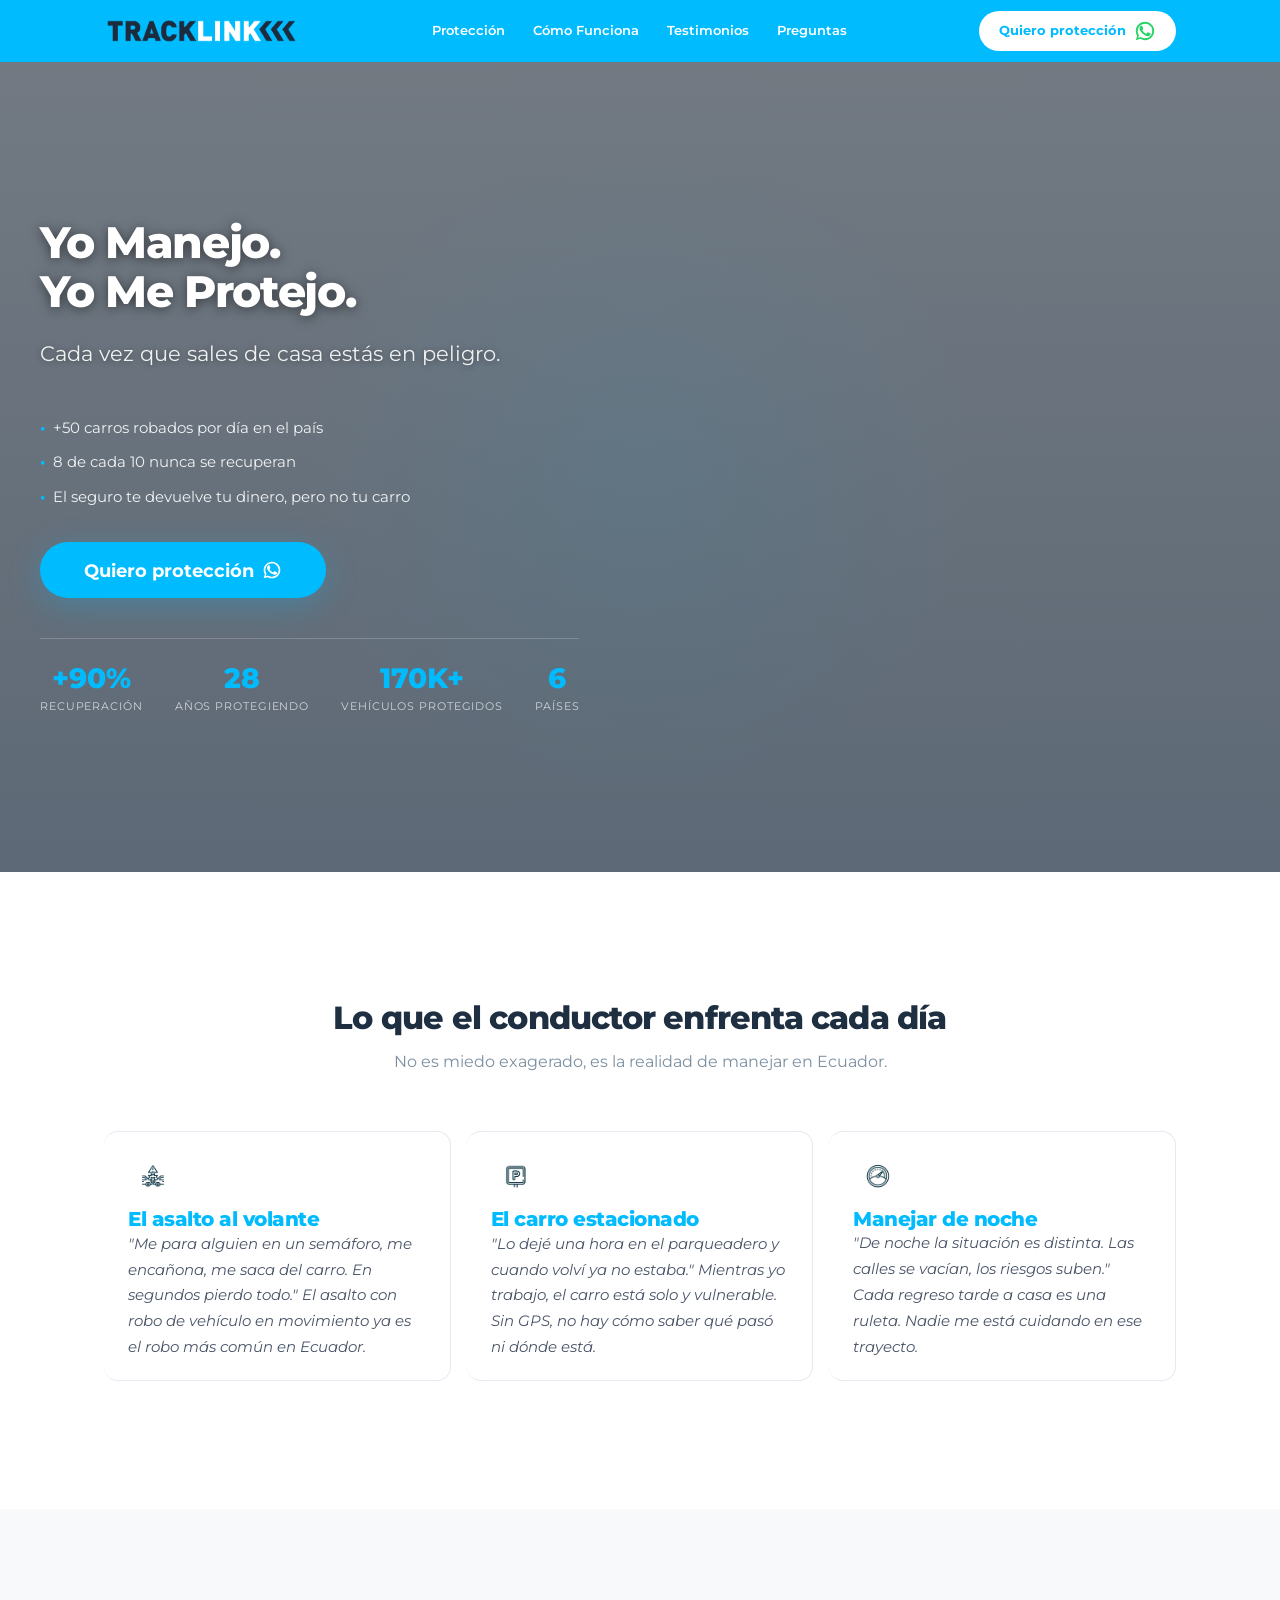
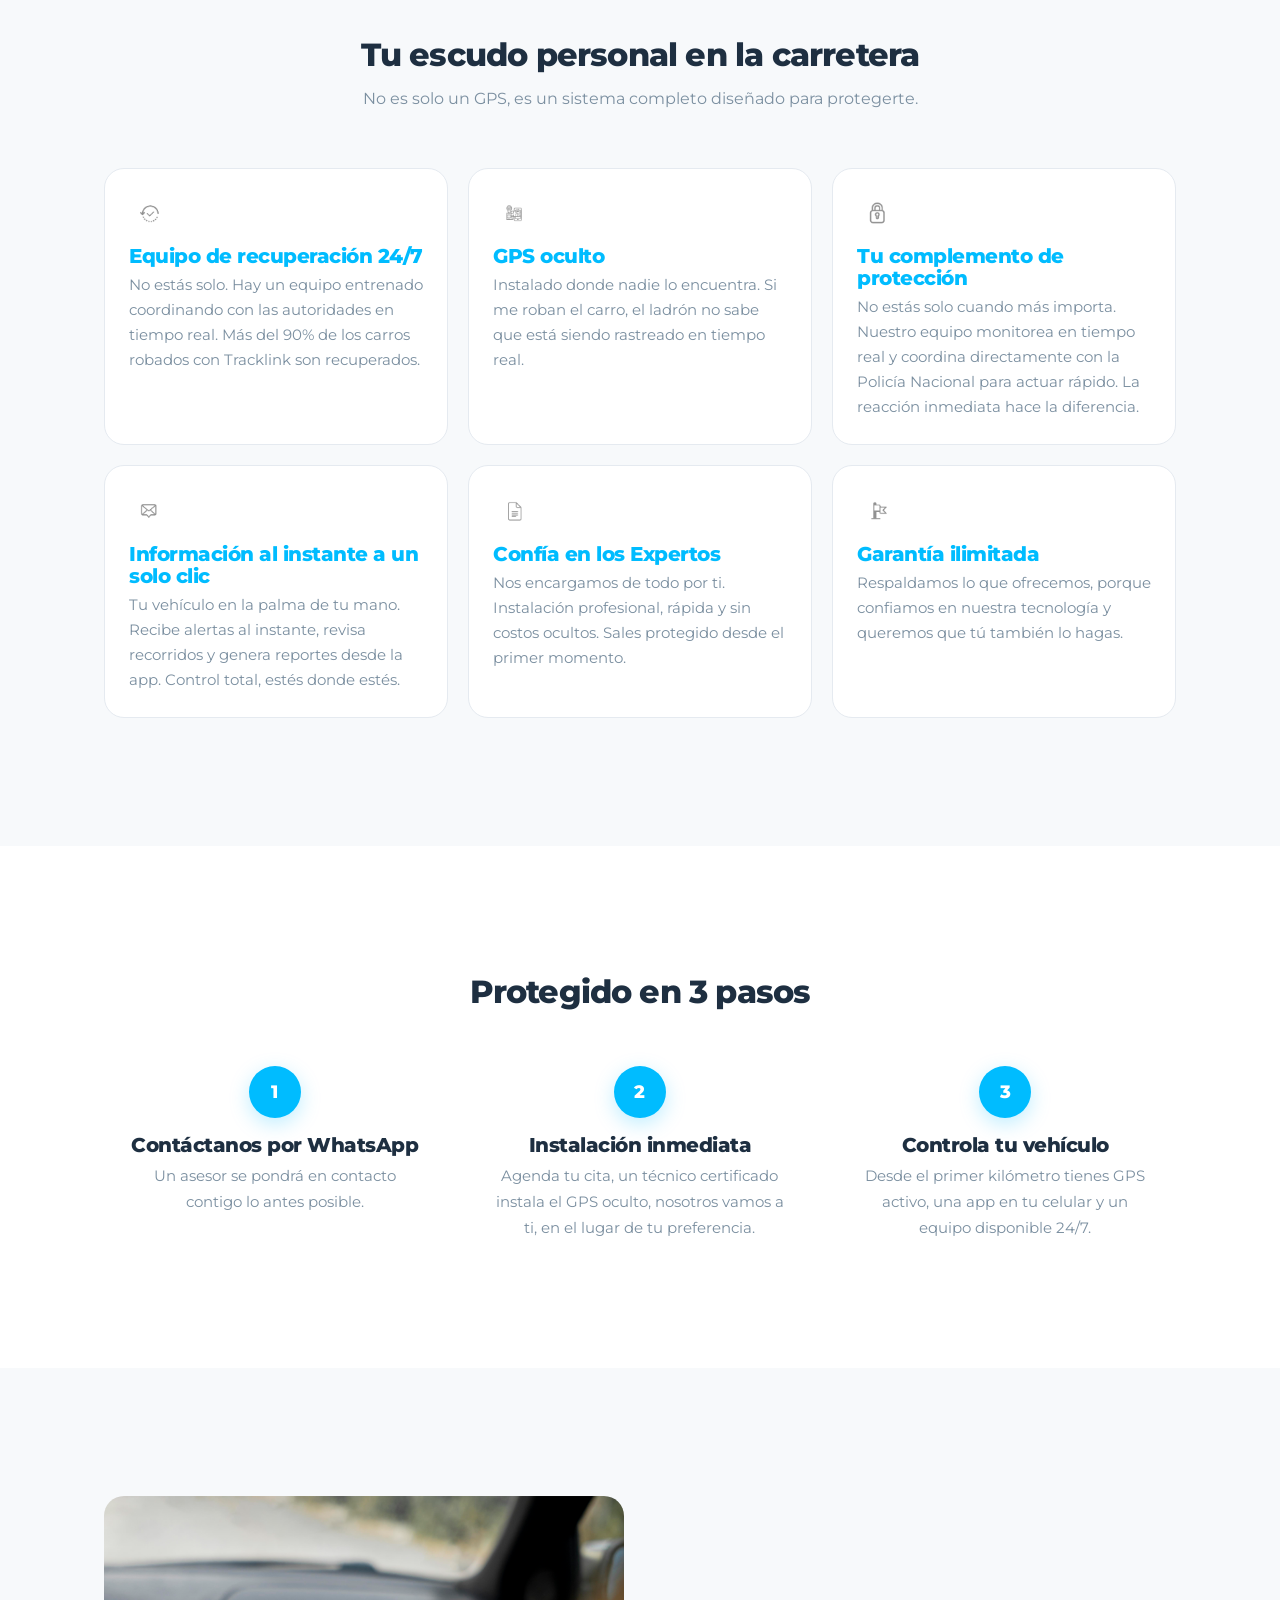
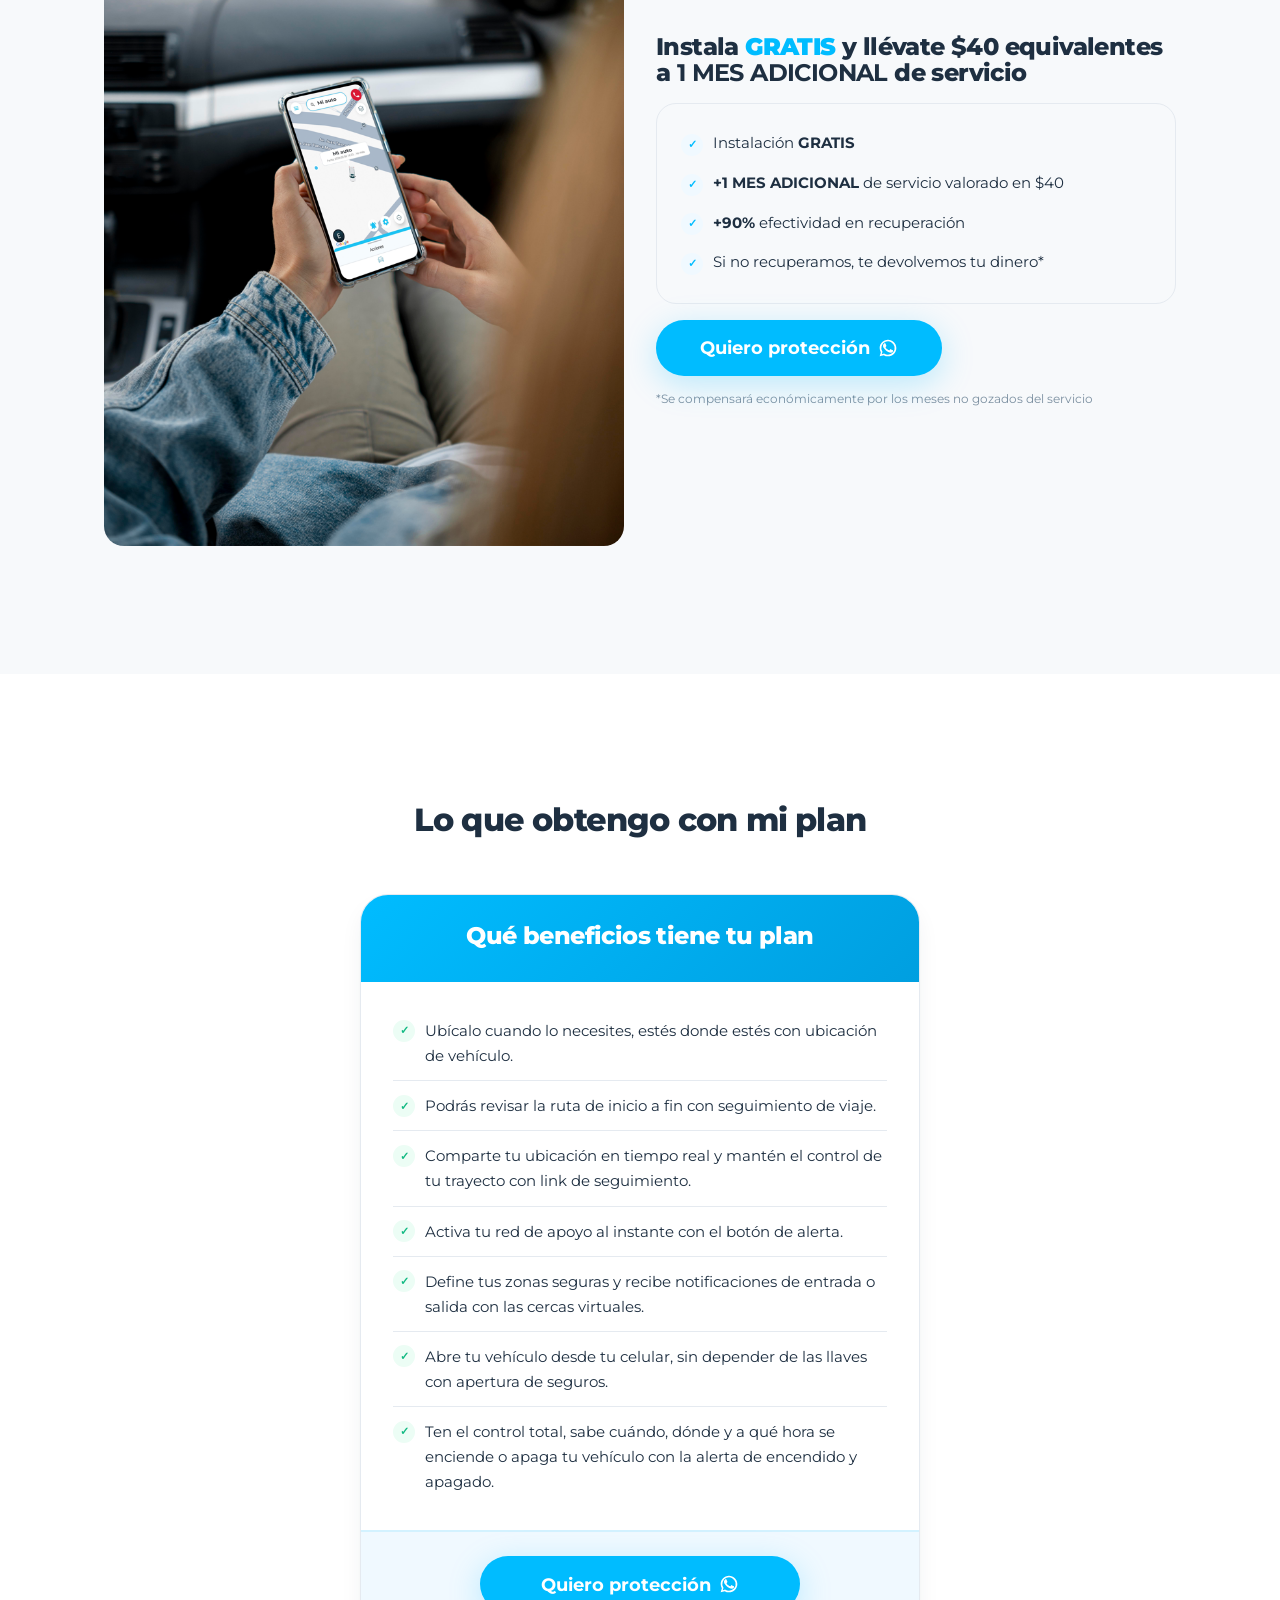
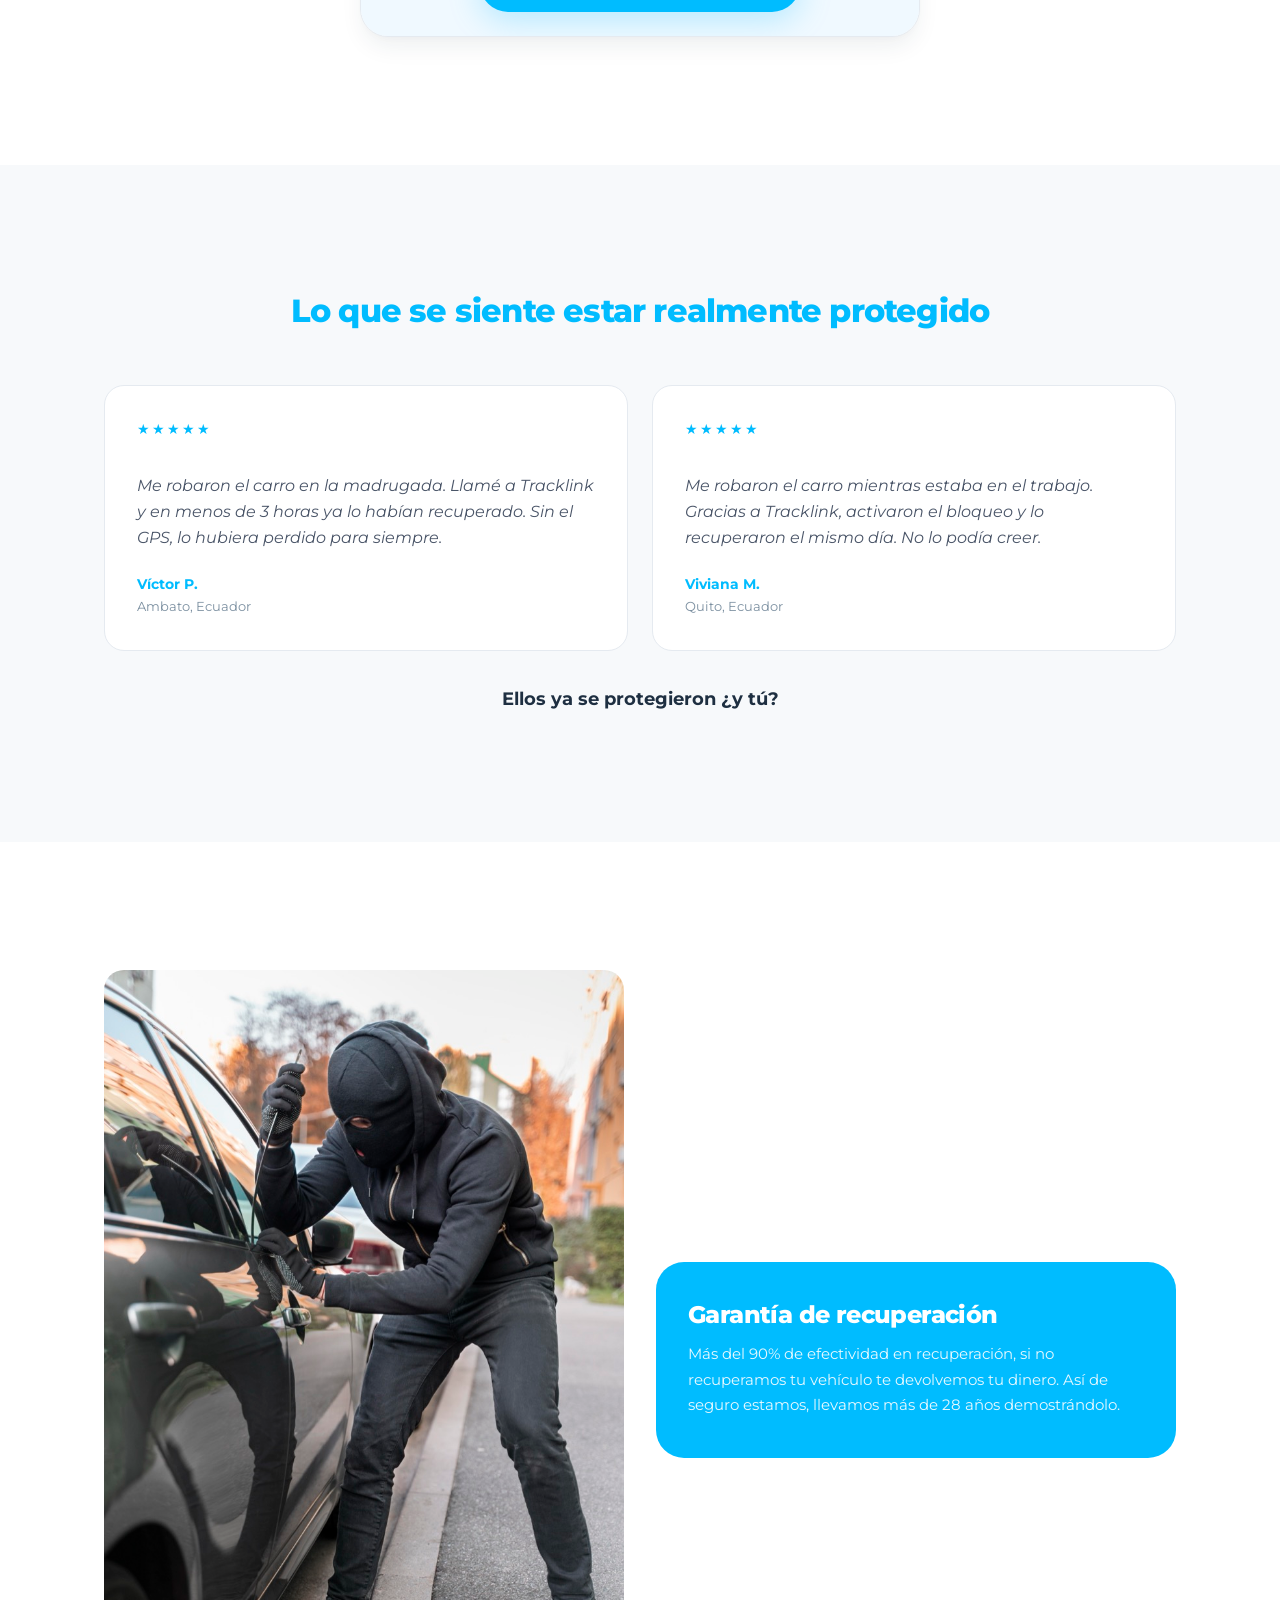
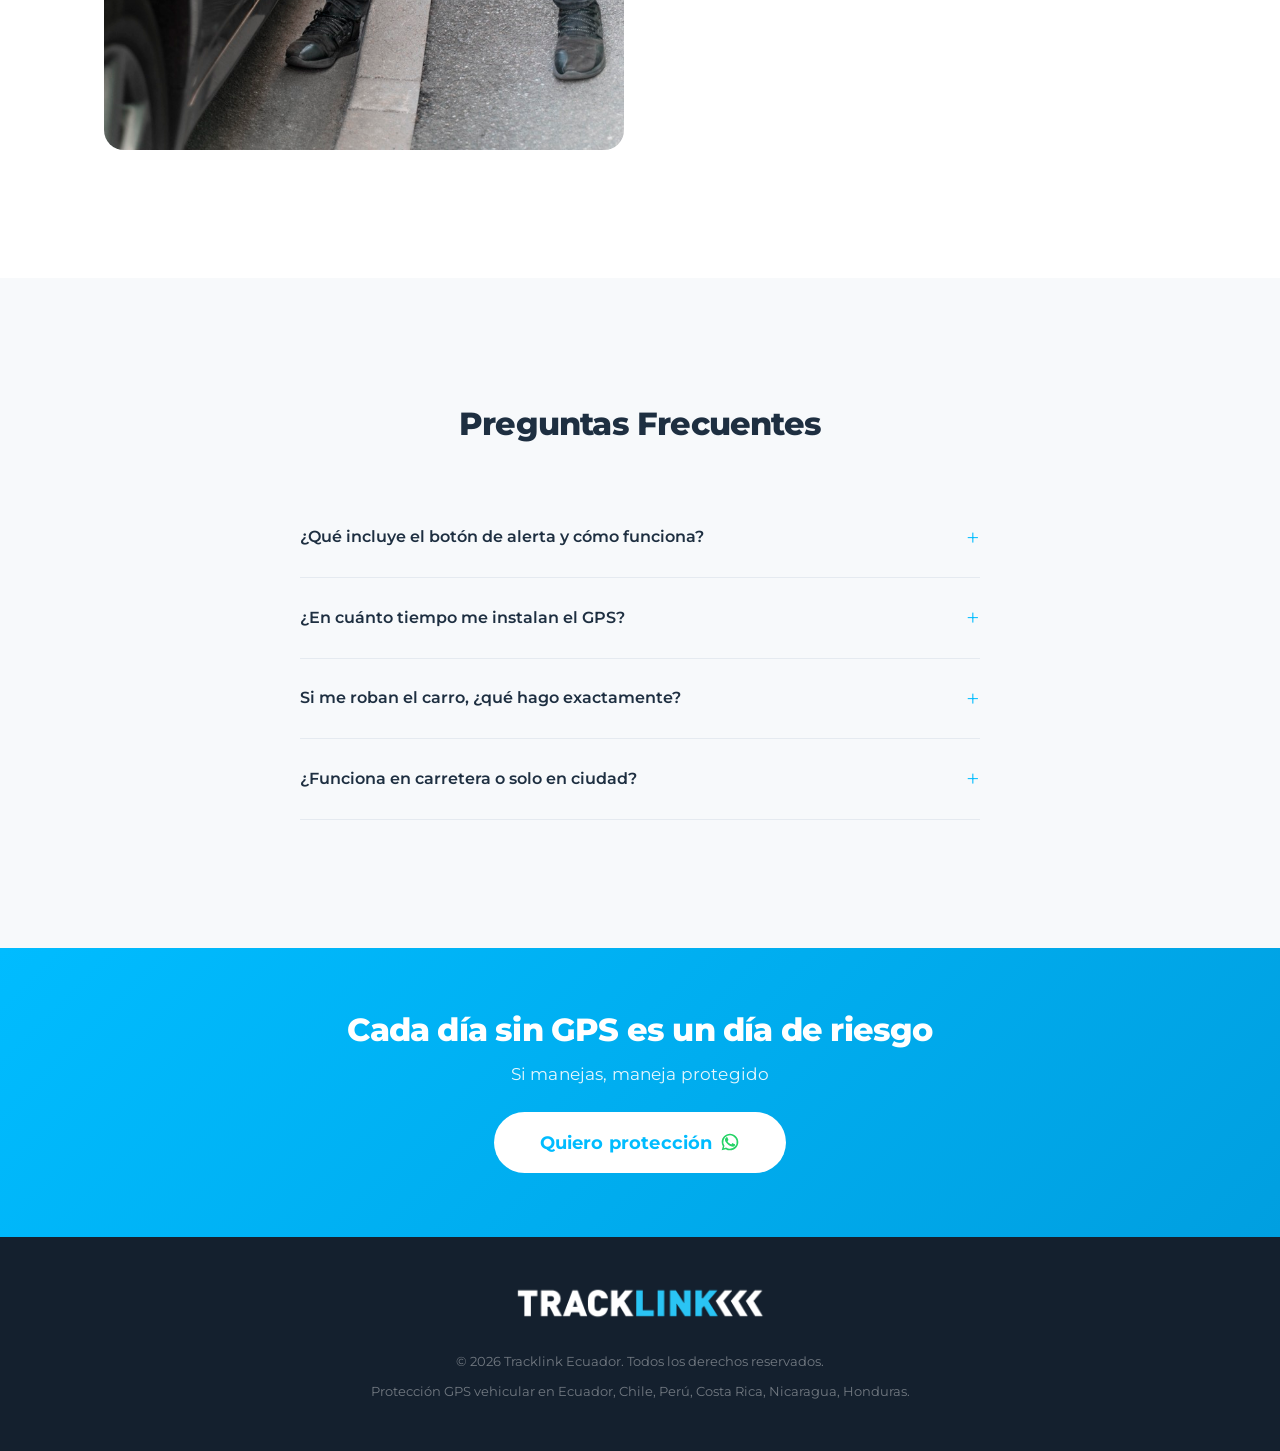
==== commit 27955b5d: "Wrap checklist li text in span to fix flex layout splitting strong tags" ====
--- a/yo-manejo/index.html
+++ b/yo-manejo/index.html
@@ -203,10 +203,10 @@
  <div class="offer-section__content">
  <h3>Instala <span class="text-cyan">GRATIS</span> y llévate $40 equivalentes a <strong>1 MES ADICIONAL</strong> de servicio</h3>
  <ul class="offer-section__checklist">
- <li>Instalación <strong>GRATIS</strong></li>
- <li><strong>+1 MES ADICIONAL</strong> de servicio valorado en $40</li>
- <li><strong>+90%</strong> efectividad en recuperación</li>
- <li>Si no recuperamos, te devolvemos tu dinero*</li>
+ <li><span>Instalación <strong>GRATIS</strong></span></li>
+ <li><span><strong>+1 MES ADICIONAL</strong> de servicio valorado en $40</span></li>
+ <li><span><strong>+90%</strong> efectividad en recuperación</span></li>
+ <li><span>Si no recuperamos, te devolvemos tu dinero*</span></li>
  </ul>
  <a href="https://wa.me/593989746075?text=Hola%2C%20quiero%20protección%20GPS%20para%20mi%20vehículo" class="btn btn--primary btn--large">Quiero protección <svg style="width:20px;height:20px;vertical-align:middle" viewBox="0 0 24 24" fill="none"><path d="M17.472 14.382c-.297-.149-1.758-.867-2.03-.967-.273-.099-.471-.148-.67.15-.197.297-.767.966-.94 1.164-.173.199-.347.223-.644.075-.297-.15-1.255-.463-2.39-1.475-.883-.788-1.48-1.761-1.653-2.059-.173-.297-.018-.458.13-.606.134-.133.298-.347.446-.52.149-.174.198-.298.298-.497.099-.198.05-.371-.025-.52-.075-.149-.669-1.612-.916-2.207-.242-.579-.487-.5-.669-.51-.173-.008-.371-.01-.57-.01-.198 0-.52.074-.792.372-.272.297-1.04 1.016-1.04 2.479 0 1.462 1.065 2.875 1.213 3.074.149.198 2.096 3.2 5.077 4.487.709.306 1.262.489 1.694.625.712.227 1.36.195 1.871.118.571-.085 1.758-.719 2.006-1.413.248-.694.248-1.289.173-1.413-.074-.124-.272-.198-.57-.347z" fill="#ffffff"/><path d="M12 2C6.477 2 2 6.477 2 12c0 1.89.525 3.66 1.438 5.168L2 22l4.832-1.438A9.955 9.955 0 0012 22c5.523 0 10-4.477 10-10S17.523 2 12 2zm0 18a8 8 0 01-4.29-1.24l-.307-.184-2.87.853.853-2.87-.184-.307A8 8 0 1112 20z" fill="#ffffff"/></svg></a>
  <p class="offer-section__disclaimer">*Se compensará económicamente por los meses no gozados del servicio</p>
@@ -314,7 +314,7 @@
 
  <!-- 12. Sticky CTA (mobile) -->
  <div class="sticky-cta">
- <a href="https://wa.me/593989746075?text=Hola%2C%20quiero%20protección%20GPS%20para%20mi%20vehículo" class="btn btn--primary btn--full">Quiero protección <svg style="width:18px;height:18px;vertical-align:middle" viewBox="0 0 24 24" fill="none"><path d="M17.472 14.382c-.297-.149-1.758-.867-2.03-.967-.273-.099-.471-.148-.67.15-.197.297-.767.966-.94 1.164-.173.199-.347.223-.644.075-.297-.15-1.255-.463-2.39-1.475-.883-.788-1.48-1.761-1.653-2.059-.173-.297-.018-.458.13-.606.134-.133.298-.347.446-.52.149-.174.198-.298.298-.497.099-.198.05-.371-.025-.52-.075-.149-.669-1.612-.916-2.207-.242-.579-.487-.5-.669-.51-.173-.008-.371-.01-.57-.01-.198 0-.52.074-.792.372-.272.297-1.04 1.016-1.04 2.479 0 1.462 1.065 2.875 1.213 3.074.149.198 2.096 3.2 5.077 4.487.709.306 1.262.489 1.694.625.712.227 1.36.195 1.871.118.571-.085 1.758-.719 2.006-1.413.248-.694.248-1.289.173-1.413-.074-.124-.272-.198-.57-.347z" fill="#25D366"/><path d="M12 2C6.477 2 2 6.477 2 12c0 1.89.525 3.66 1.438 5.168L2 22l4.832-1.438A9.955 9.955 0 0012 22c5.523 0 10-4.477 10-10S17.523 2 12 2zm0 18a8 8 0 01-4.29-1.24l-.307-.184-2.87.853.853-2.87-.184-.307A8 8 0 1112 20z" fill="#25D366"/></svg></a>
+ <a href="https://wa.me/593989746075?text=Hola%2C%20quiero%20protección%20GPS%20para%20mi%20vehículo" class="btn btn--primary btn--full">Quiero protección <svg style="width:18px;height:18px;vertical-align:middle" viewBox="0 0 24 24" fill="none"><path d="M17.472 14.382c-.297-.149-1.758-.867-2.03-.967-.273-.099-.471-.148-.67.15-.197.297-.767.966-.94 1.164-.173.199-.347.223-.644.075-.297-.15-1.255-.463-2.39-1.475-.883-.788-1.48-1.761-1.653-2.059-.173-.297-.018-.458.13-.606.134-.133.298-.347.446-.52.149-.174.198-.298.298-.497.099-.198.05-.371-.025-.52-.075-.149-.669-1.612-.916-2.207-.242-.579-.487-.5-.669-.51-.173-.008-.371-.01-.57-.01-.198 0-.52.074-.792.372-.272.297-1.04 1.016-1.04 2.479 0 1.462 1.065 2.875 1.213 3.074.149.198 2.096 3.2 5.077 4.487.709.306 1.262.489 1.694.625.712.227 1.36.195 1.871.118.571-.085 1.758-.719 2.006-1.413.248-.694.248-1.289.173-1.413-.074-.124-.272-.198-.57-.347z" fill="#ffffff"/><path d="M12 2C6.477 2 2 6.477 2 12c0 1.89.525 3.66 1.438 5.168L2 22l4.832-1.438A9.955 9.955 0 0012 22c5.523 0 10-4.477 10-10S17.523 2 12 2zm0 18a8 8 0 01-4.29-1.24l-.307-.184-2.87.853.853-2.87-.184-.307A8 8 0 1112 20z" fill="#ffffff"/></svg></a>
  </div>
 
  <!-- 13. Footer -->
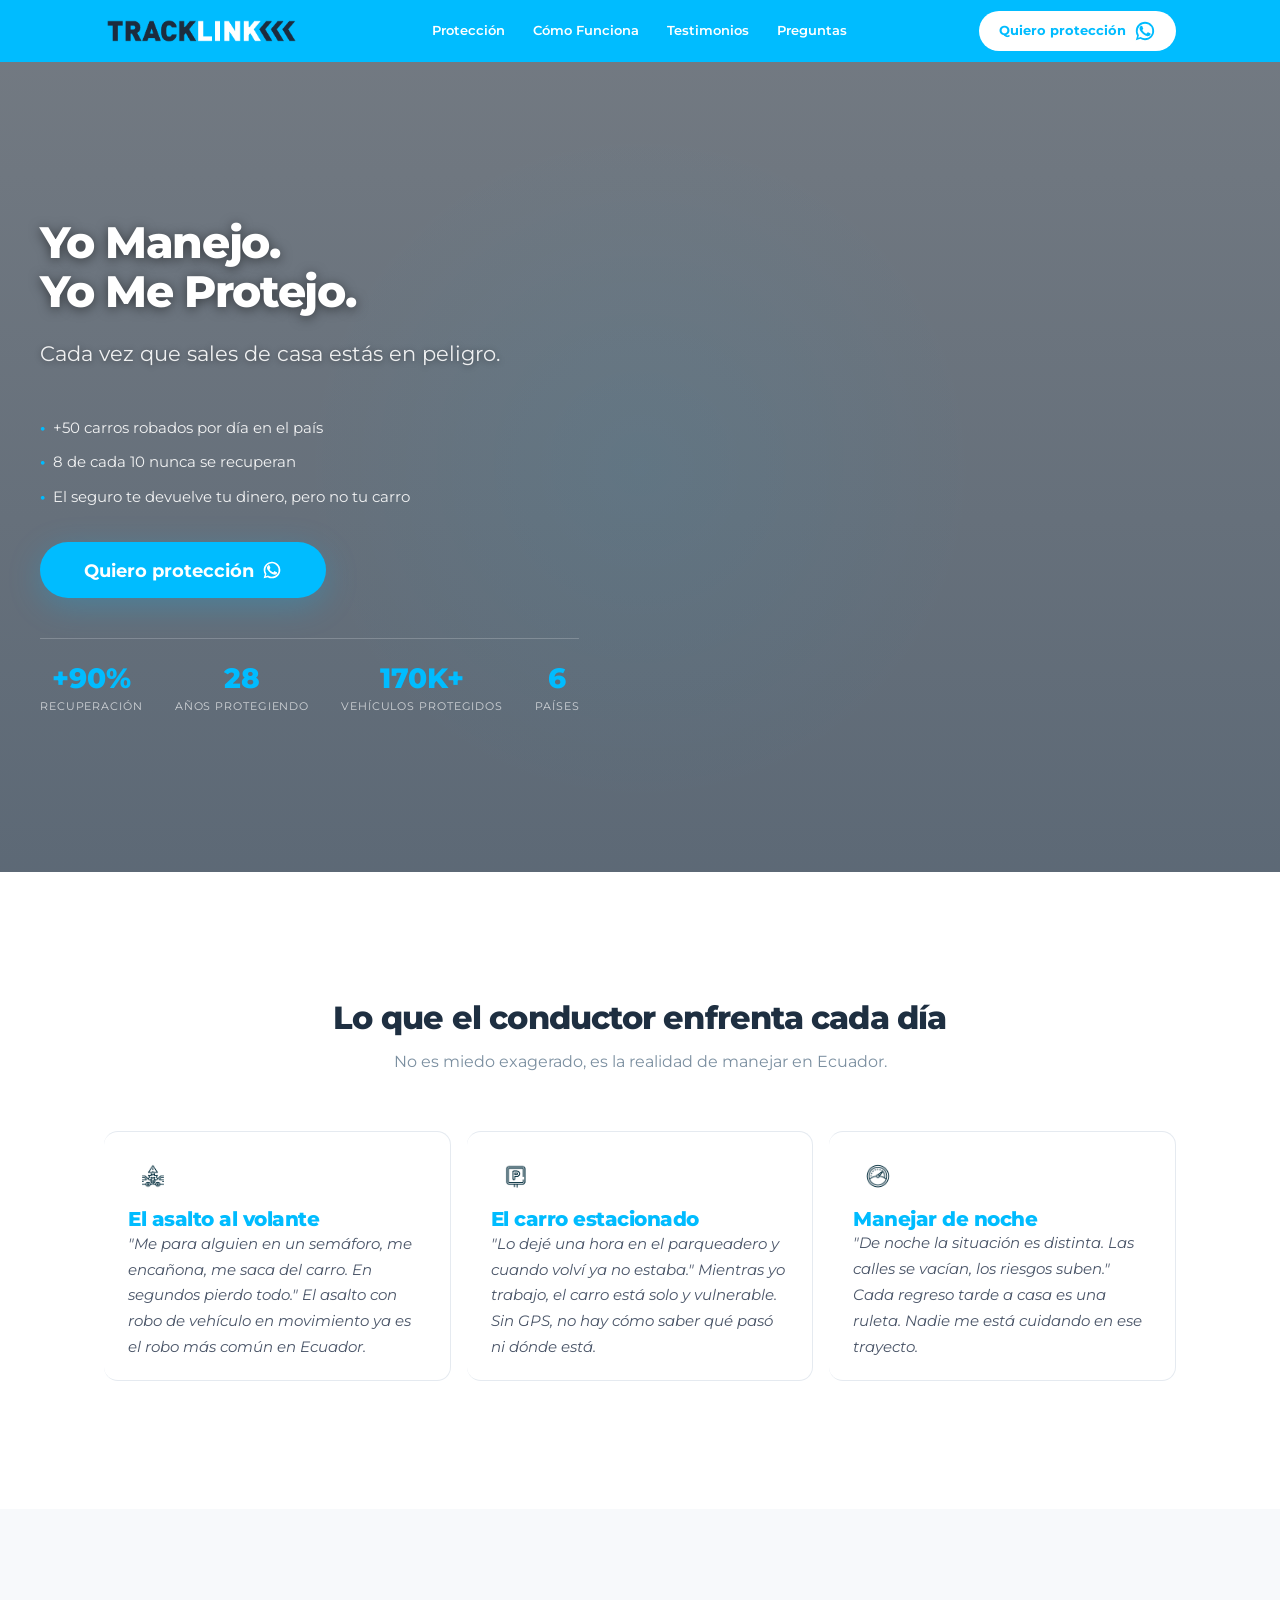
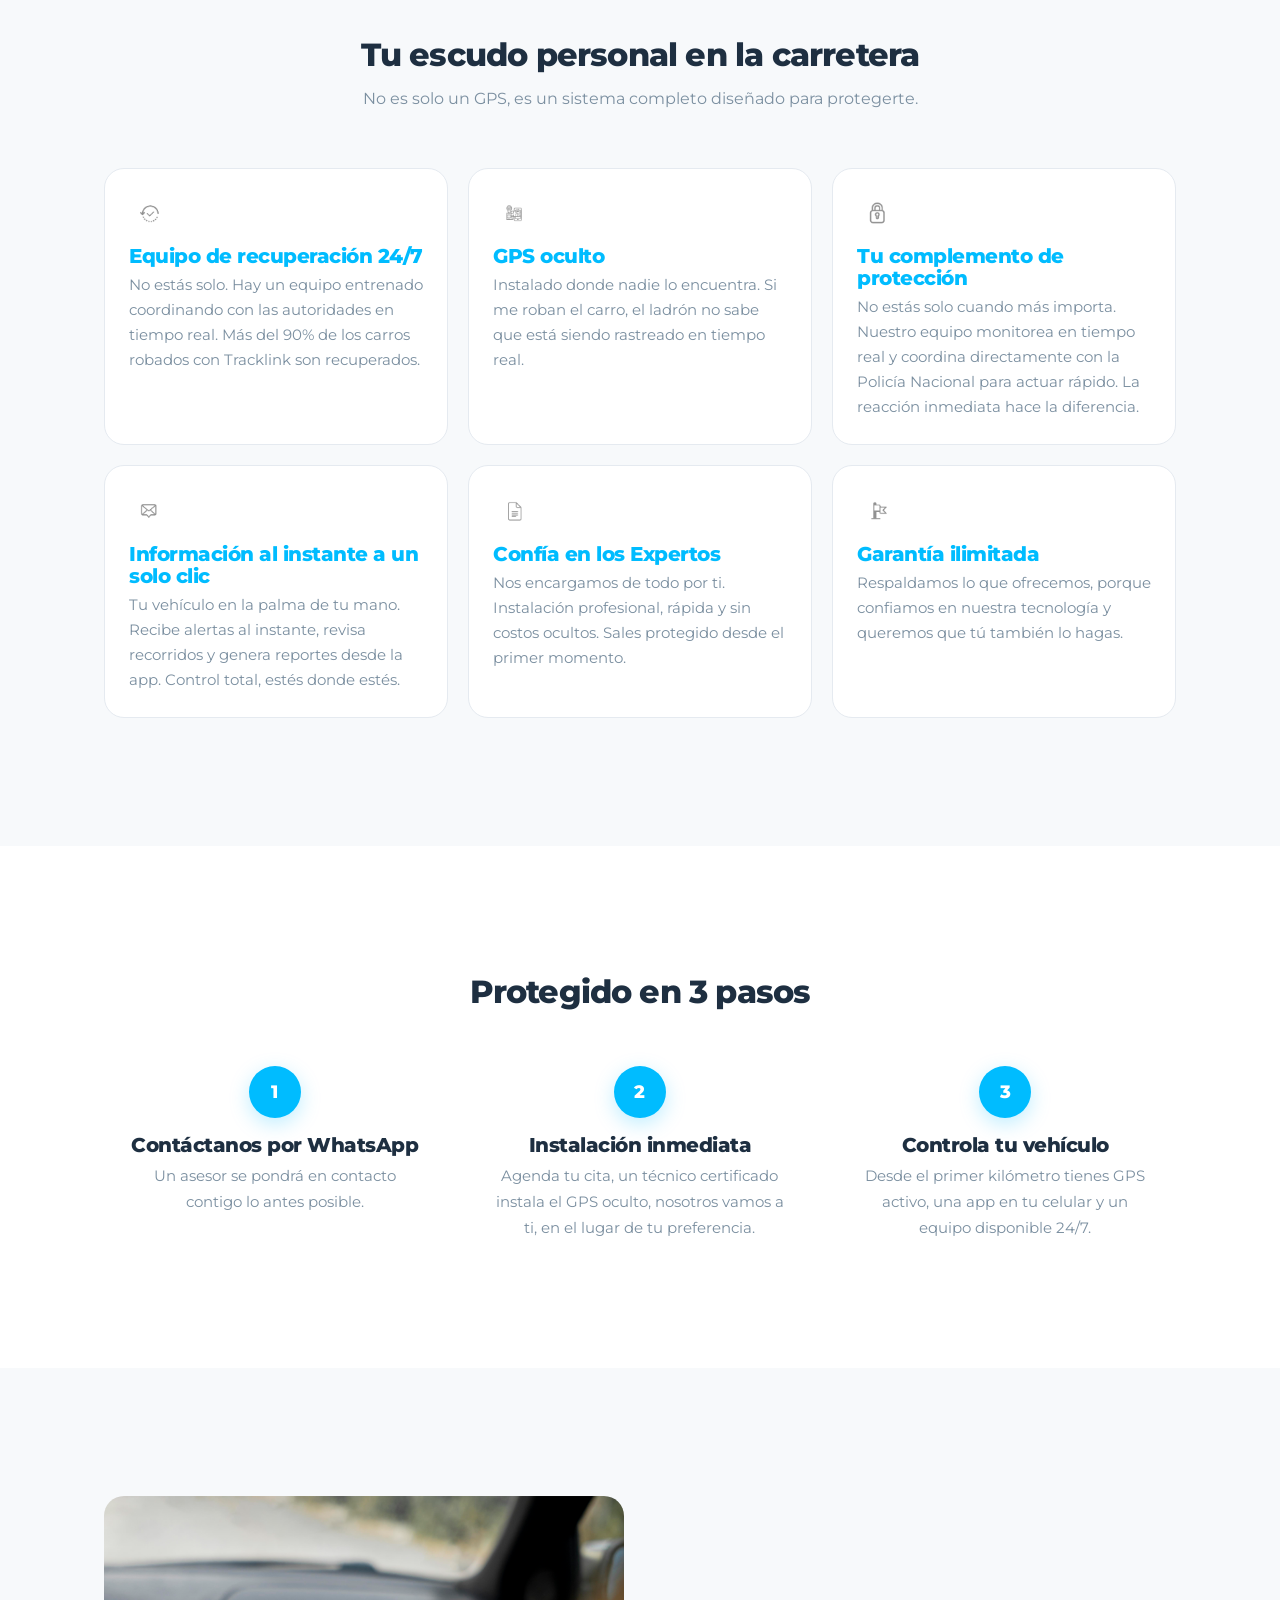
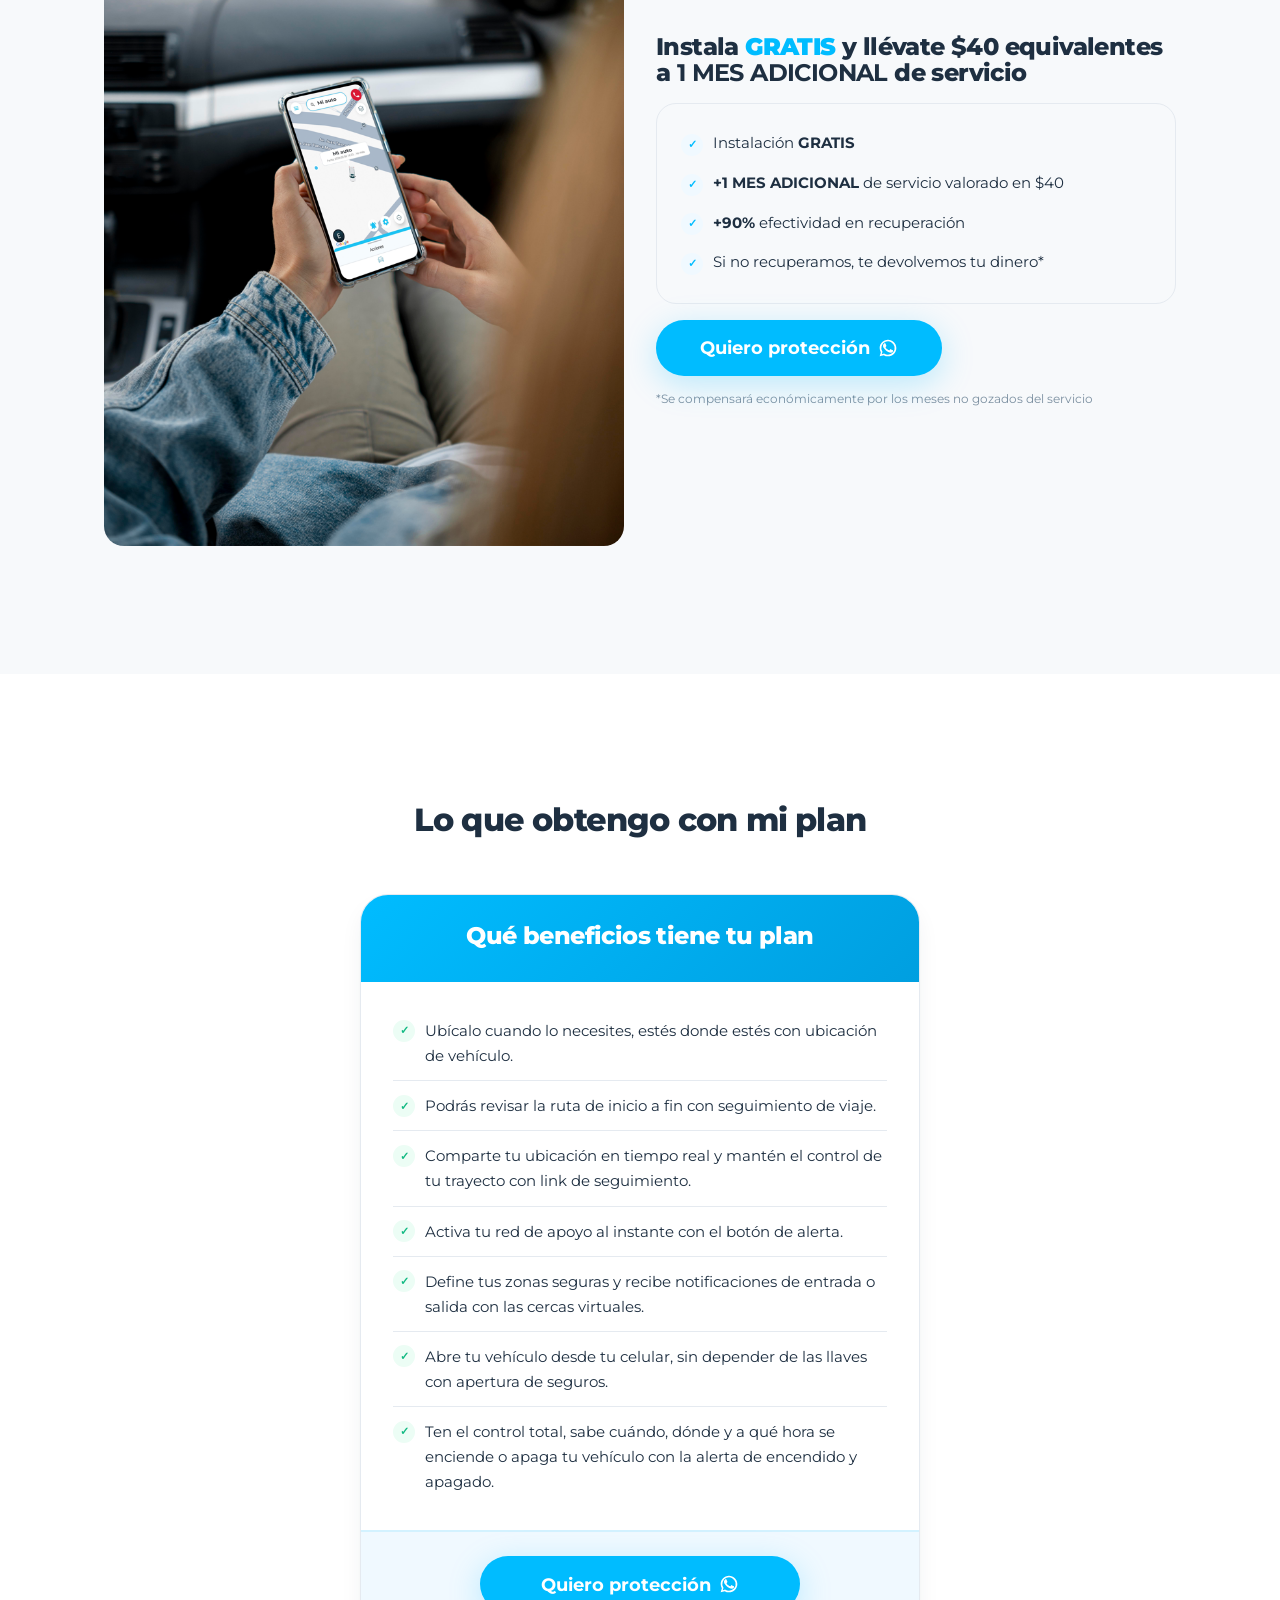
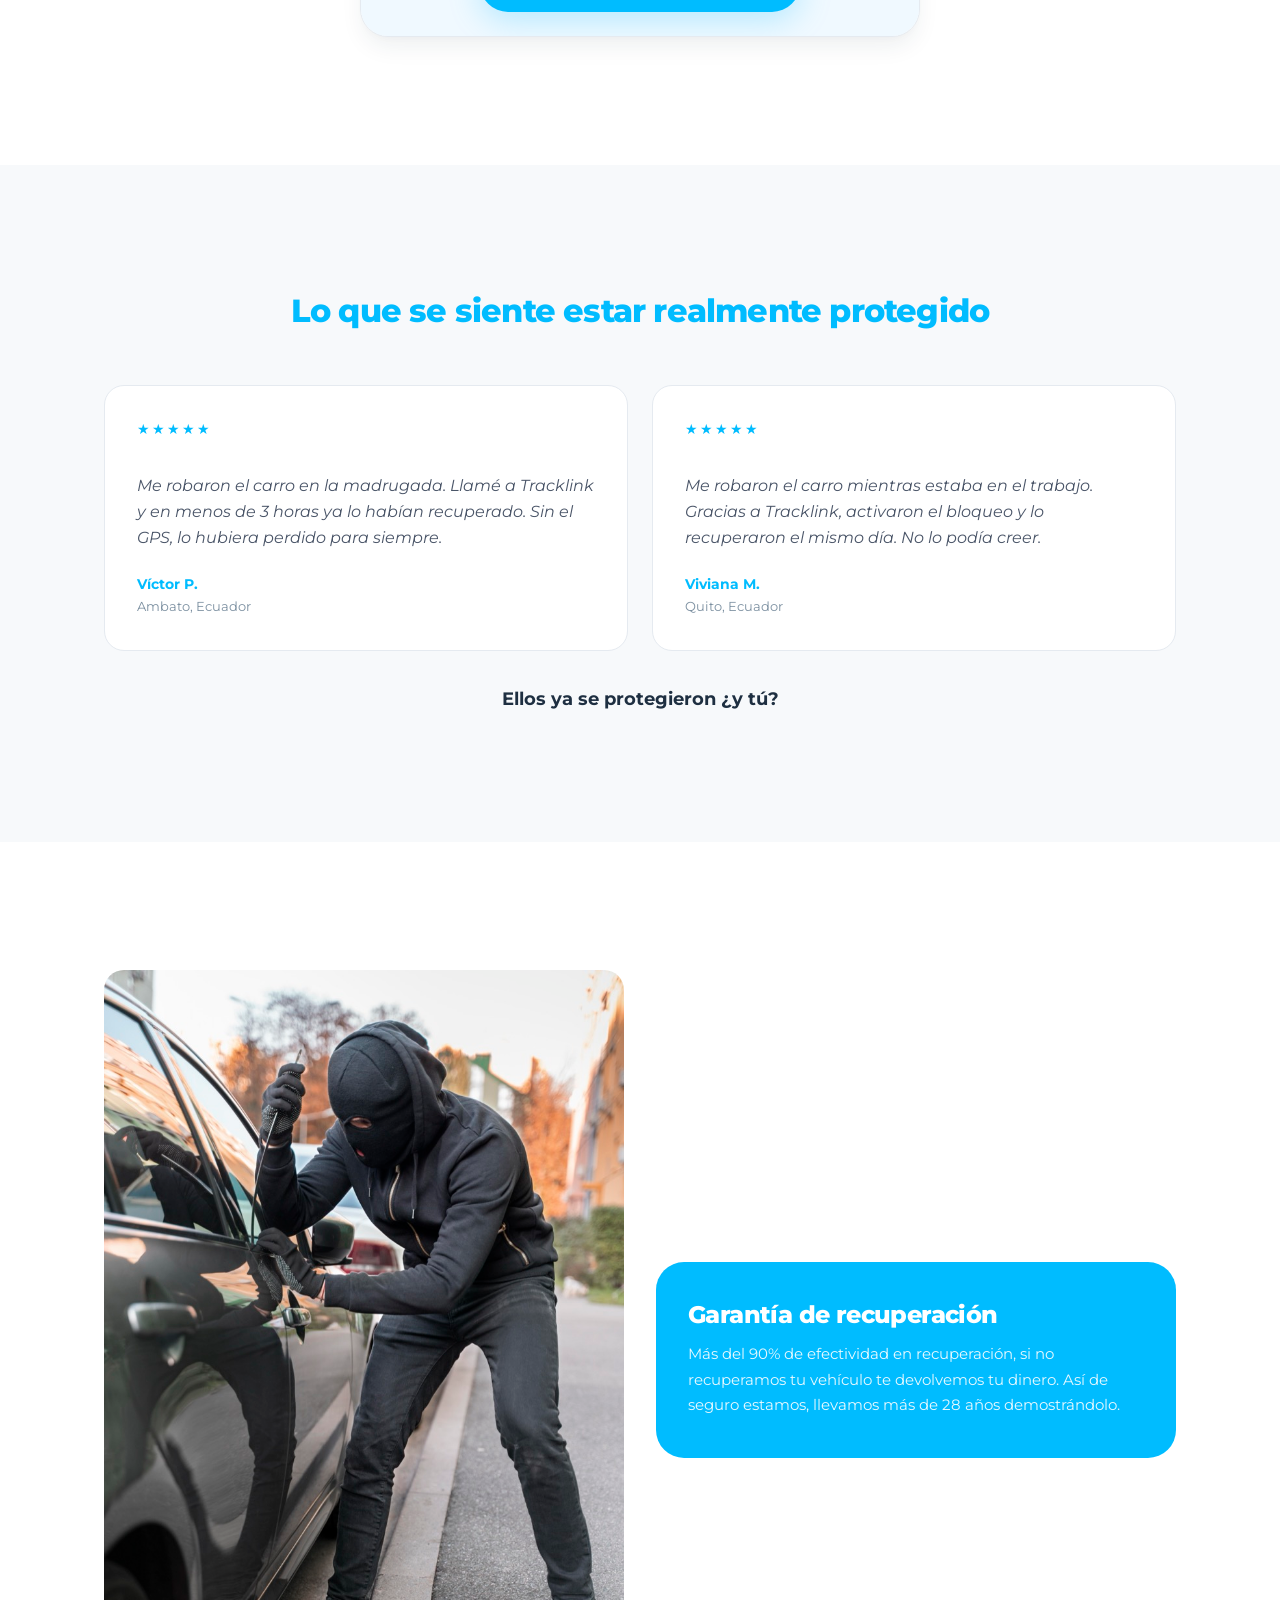
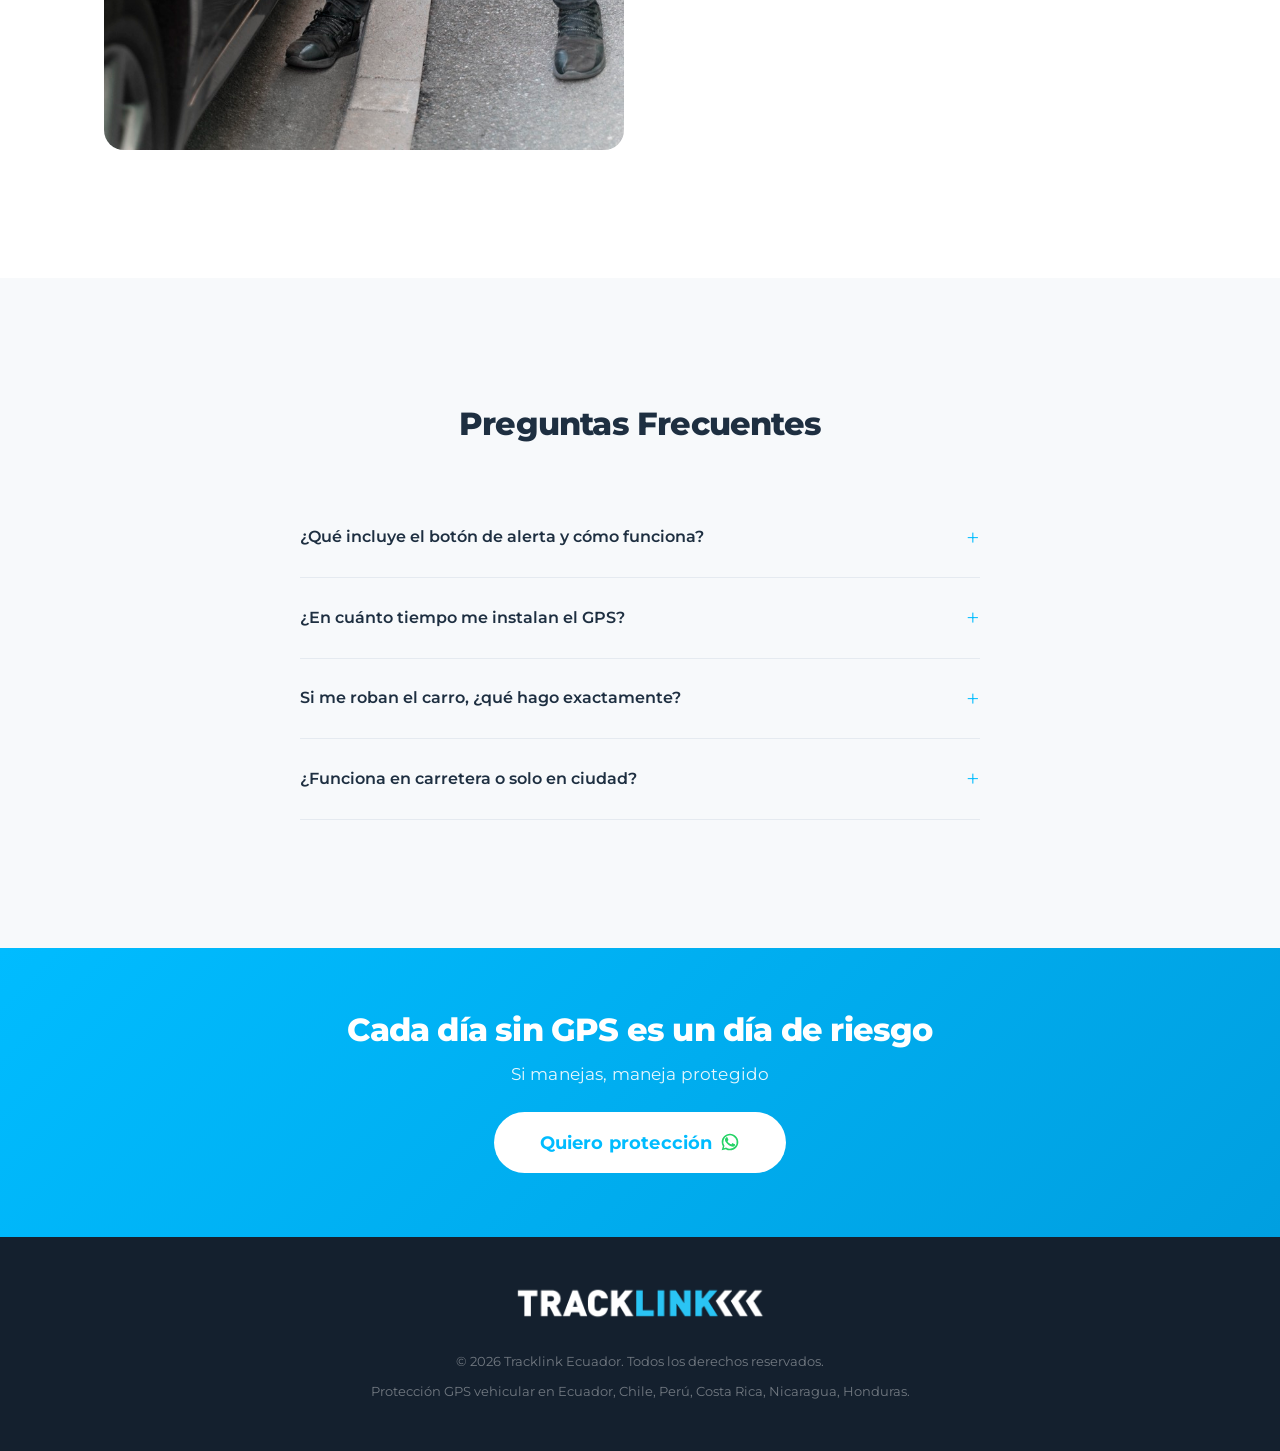
==== commit 10b59a0e: "Fix nav WA icon visibility (cyan) + reduce btn--large padding on mobile" ====
--- a/yo-manejo/index.html
+++ b/yo-manejo/index.html
@@ -19,7 +19,7 @@
  <link rel="preconnect" href="https://fonts.googleapis.com">
  <link rel="preconnect" href="https://fonts.gstatic.com" crossorigin>
  <link href="https://fonts.googleapis.com/css2?family=Montserrat:wght@400;500;600;700;900&display=swap" rel="stylesheet">
- <link rel="stylesheet" href="../shared/landing-base.css?v=20260305b">
+ <link rel="stylesheet" href="../shared/landing-base.css?v=20260305d">
 
  <!-- Meta Pixel -->
  <script>
@@ -68,7 +68,7 @@
  <a href="#testimonios">Testimonios</a>
  <a href="#preguntas">Preguntas</a>
  </div>
- <a href="https://wa.me/593989746075?text=Hola%2C%20quiero%20protección%20GPS%20para%20mi%20vehículo" class="btn nav-sticky__cta">Quiero protección <svg class="btn--wa-icon" viewBox="0 0 24 24" fill="none" xmlns="http://www.w3.org/2000/svg"><path d="M17.472 14.382c-.297-.149-1.758-.867-2.03-.967-.273-.099-.471-.148-.67.15-.197.297-.767.966-.94 1.164-.173.199-.347.223-.644.075-.297-.15-1.255-.463-2.39-1.475-.883-.788-1.48-1.761-1.653-2.059-.173-.297-.018-.458.13-.606.134-.133.298-.347.446-.52.149-.174.198-.298.298-.497.099-.198.05-.371-.025-.52-.075-.149-.669-1.612-.916-2.207-.242-.579-.487-.5-.669-.51-.173-.008-.371-.01-.57-.01-.198 0-.52.074-.792.372-.272.297-1.04 1.016-1.04 2.479 0 1.462 1.065 2.875 1.213 3.074.149.198 2.096 3.2 5.077 4.487.709.306 1.262.489 1.694.625.712.227 1.36.195 1.871.118.571-.085 1.758-.719 2.006-1.413.248-.694.248-1.289.173-1.413-.074-.124-.272-.198-.57-.347z" fill="#25D366"/><path d="M12 2C6.477 2 2 6.477 2 12c0 1.89.525 3.66 1.438 5.168L2 22l4.832-1.438A9.955 9.955 0 0012 22c5.523 0 10-4.477 10-10S17.523 2 12 2zm0 18a8 8 0 01-4.29-1.24l-.307-.184-2.87.853.853-2.87-.184-.307A8 8 0 1112 20z" fill="#25D366"/></svg></a>
+ <a href="https://wa.me/593989746075?text=Hola%2C%20quiero%20protección%20GPS%20para%20mi%20vehículo" class="btn nav-sticky__cta">Quiero protección <svg class="btn--wa-icon" viewBox="0 0 24 24" fill="none" xmlns="http://www.w3.org/2000/svg"><path d="M17.472 14.382c-.297-.149-1.758-.867-2.03-.967-.273-.099-.471-.148-.67.15-.197.297-.767.966-.94 1.164-.173.199-.347.223-.644.075-.297-.15-1.255-.463-2.39-1.475-.883-.788-1.48-1.761-1.653-2.059-.173-.297-.018-.458.13-.606.134-.133.298-.347.446-.52.149-.174.198-.298.298-.497.099-.198.05-.371-.025-.52-.075-.149-.669-1.612-.916-2.207-.242-.579-.487-.5-.669-.51-.173-.008-.371-.01-.57-.01-.198 0-.52.074-.792.372-.272.297-1.04 1.016-1.04 2.479 0 1.462 1.065 2.875 1.213 3.074.149.198 2.096 3.2 5.077 4.487.709.306 1.262.489 1.694.625.712.227 1.36.195 1.871.118.571-.085 1.758-.719 2.006-1.413.248-.694.248-1.289.173-1.413-.074-.124-.272-.198-.57-.347z" fill="#00bcff"/><path d="M12 2C6.477 2 2 6.477 2 12c0 1.89.525 3.66 1.438 5.168L2 22l4.832-1.438A9.955 9.955 0 0012 22c5.523 0 10-4.477 10-10S17.523 2 12 2zm0 18a8 8 0 01-4.29-1.24l-.307-.184-2.87.853.853-2.87-.184-.307A8 8 0 1112 20z" fill="#00bcff"/></svg></a>
  </div>
  </nav>
 
--- a/shared/landing-base.css
+++ b/shared/landing-base.css
@@ -356,9 +356,15 @@
 }
 
 .btn--large {
-  padding: 1.1rem 2.75rem;
-  font-size: 1.1rem;
+  padding: 0.85rem 2rem;
+  font-size: 1rem;
   max-width: 320px;
+}
+@media (min-width: 768px) {
+  .btn--large {
+    padding: 1.1rem 2.75rem;
+    font-size: 1.1rem;
+  }
 }
 
 .btn--full {
@@ -1758,9 +1764,15 @@
 
 /* ----- Button lg alias ----- */
 .btn--lg {
-  padding: 1.1rem 2.75rem;
-  font-size: 1.1rem;
+  padding: 0.85rem 2rem;
+  font-size: 1rem;
   max-width: 320px;
+}
+@media (min-width: 768px) {
+  .btn--lg {
+    padding: 1.1rem 2.75rem;
+    font-size: 1.1rem;
+  }
 }
 
 /* ===== RESPONSIVE — compatibility classes ===== */
@@ -1933,9 +1945,10 @@
 .offer-section__checklist li {
   padding: 0.5rem 0;
   font-size: 0.95rem;
-  display: flex;
-  align-items: flex-start;
+  display: grid;
+  grid-template-columns: 22px 1fr;
   gap: 0.6rem;
+  align-items: start;
   color: var(--navy);
   line-height: 1.4;
 }
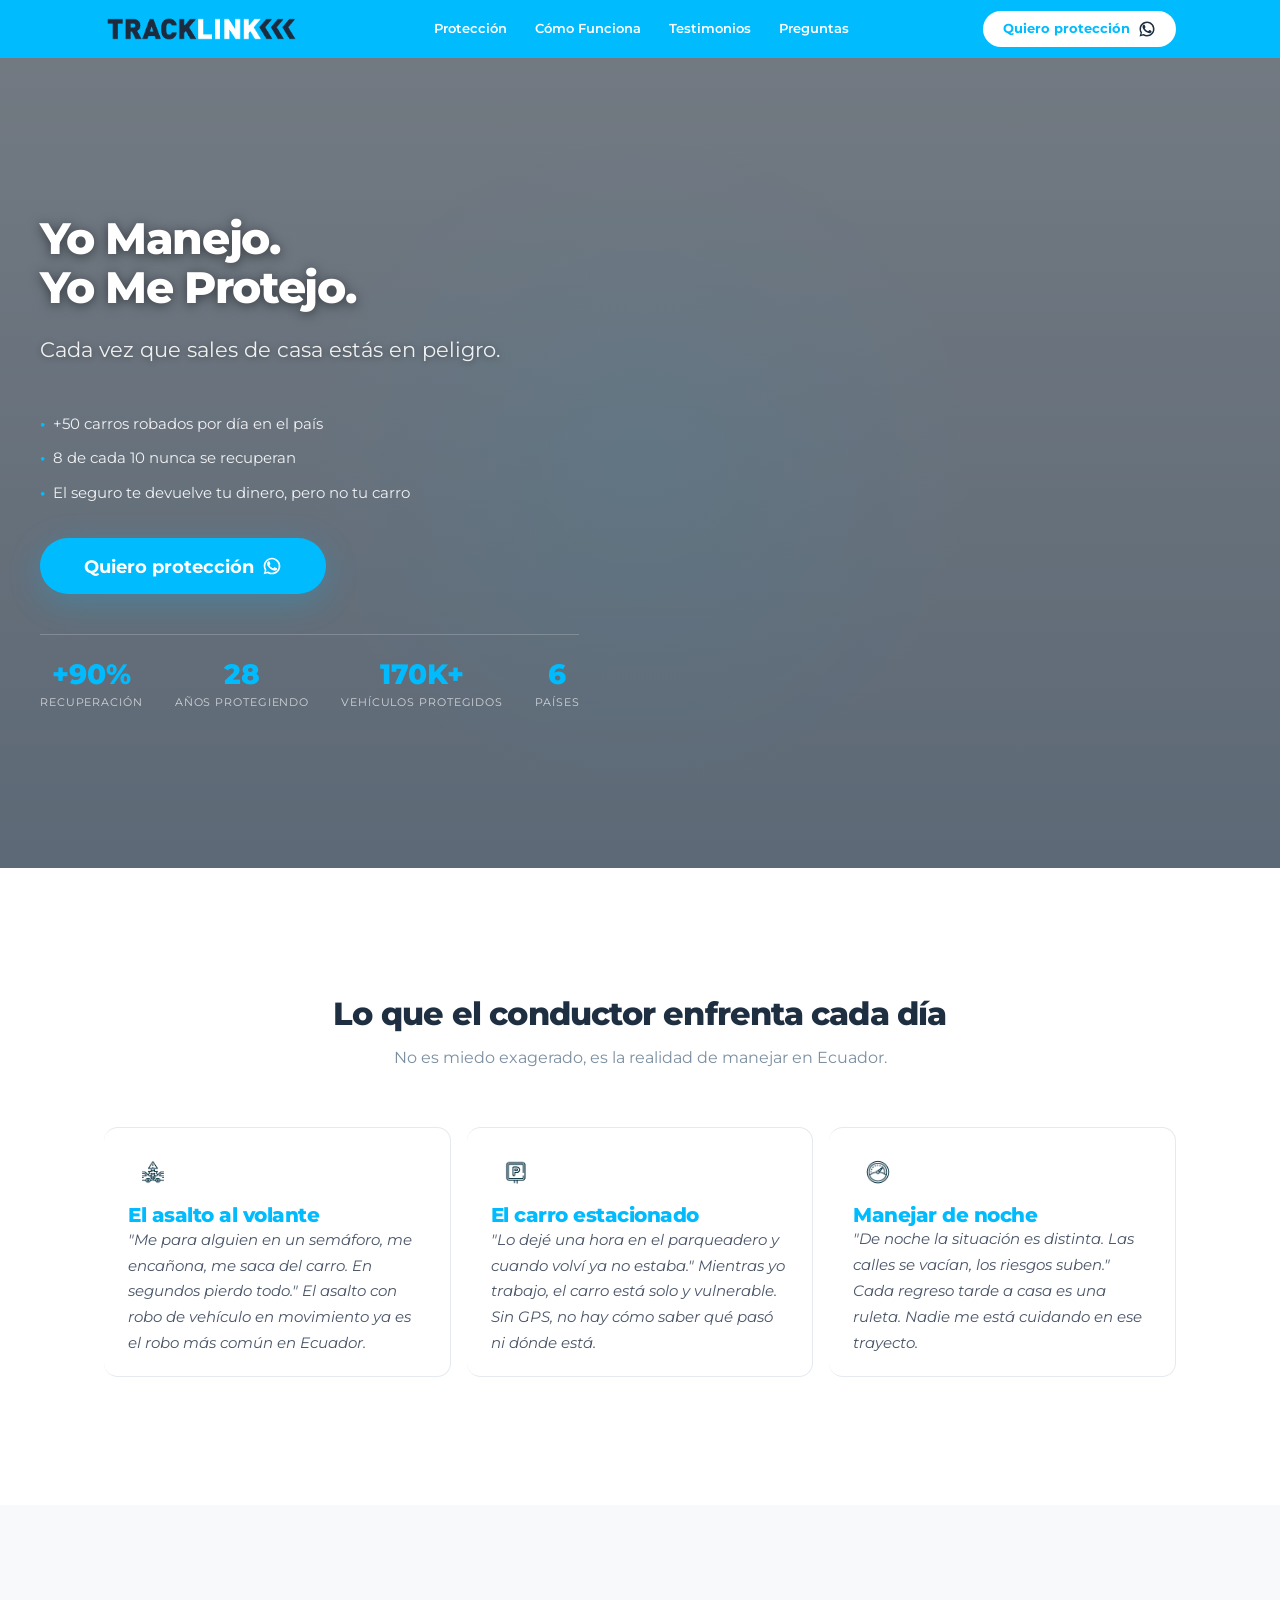
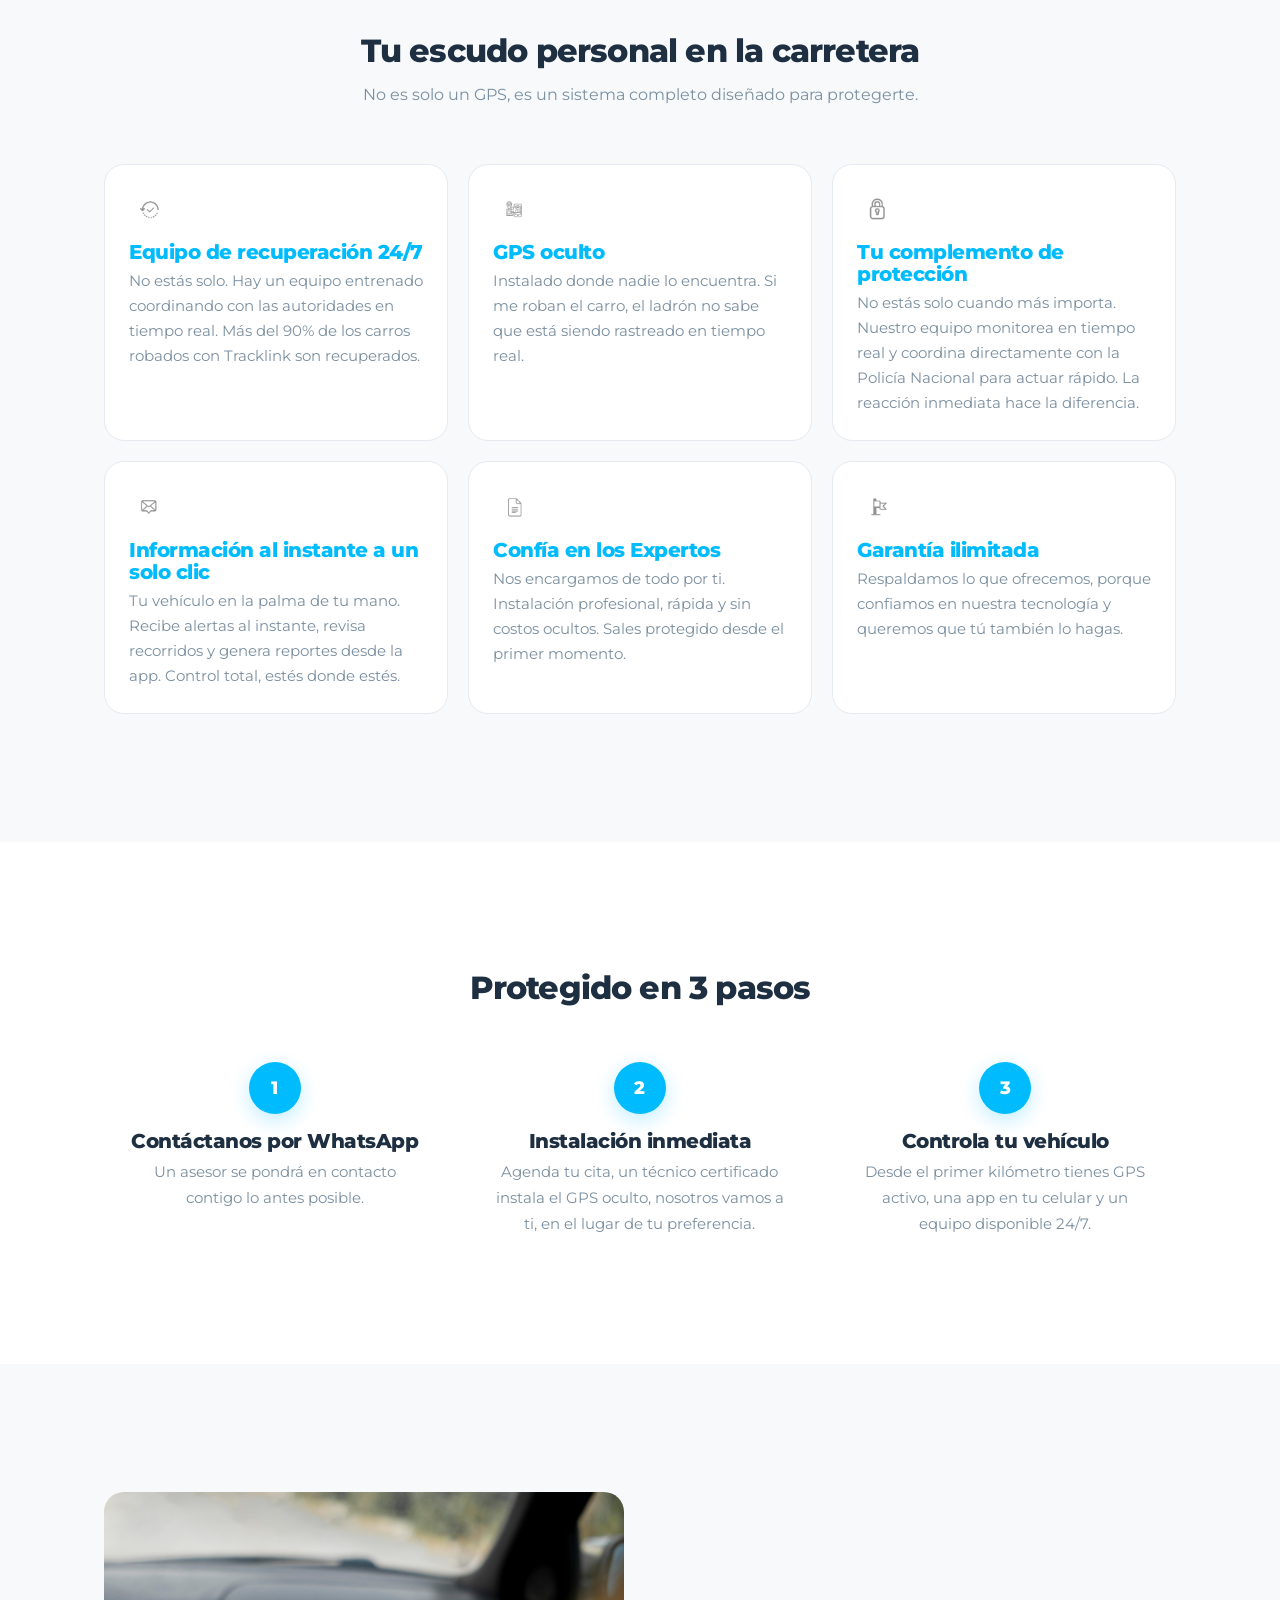
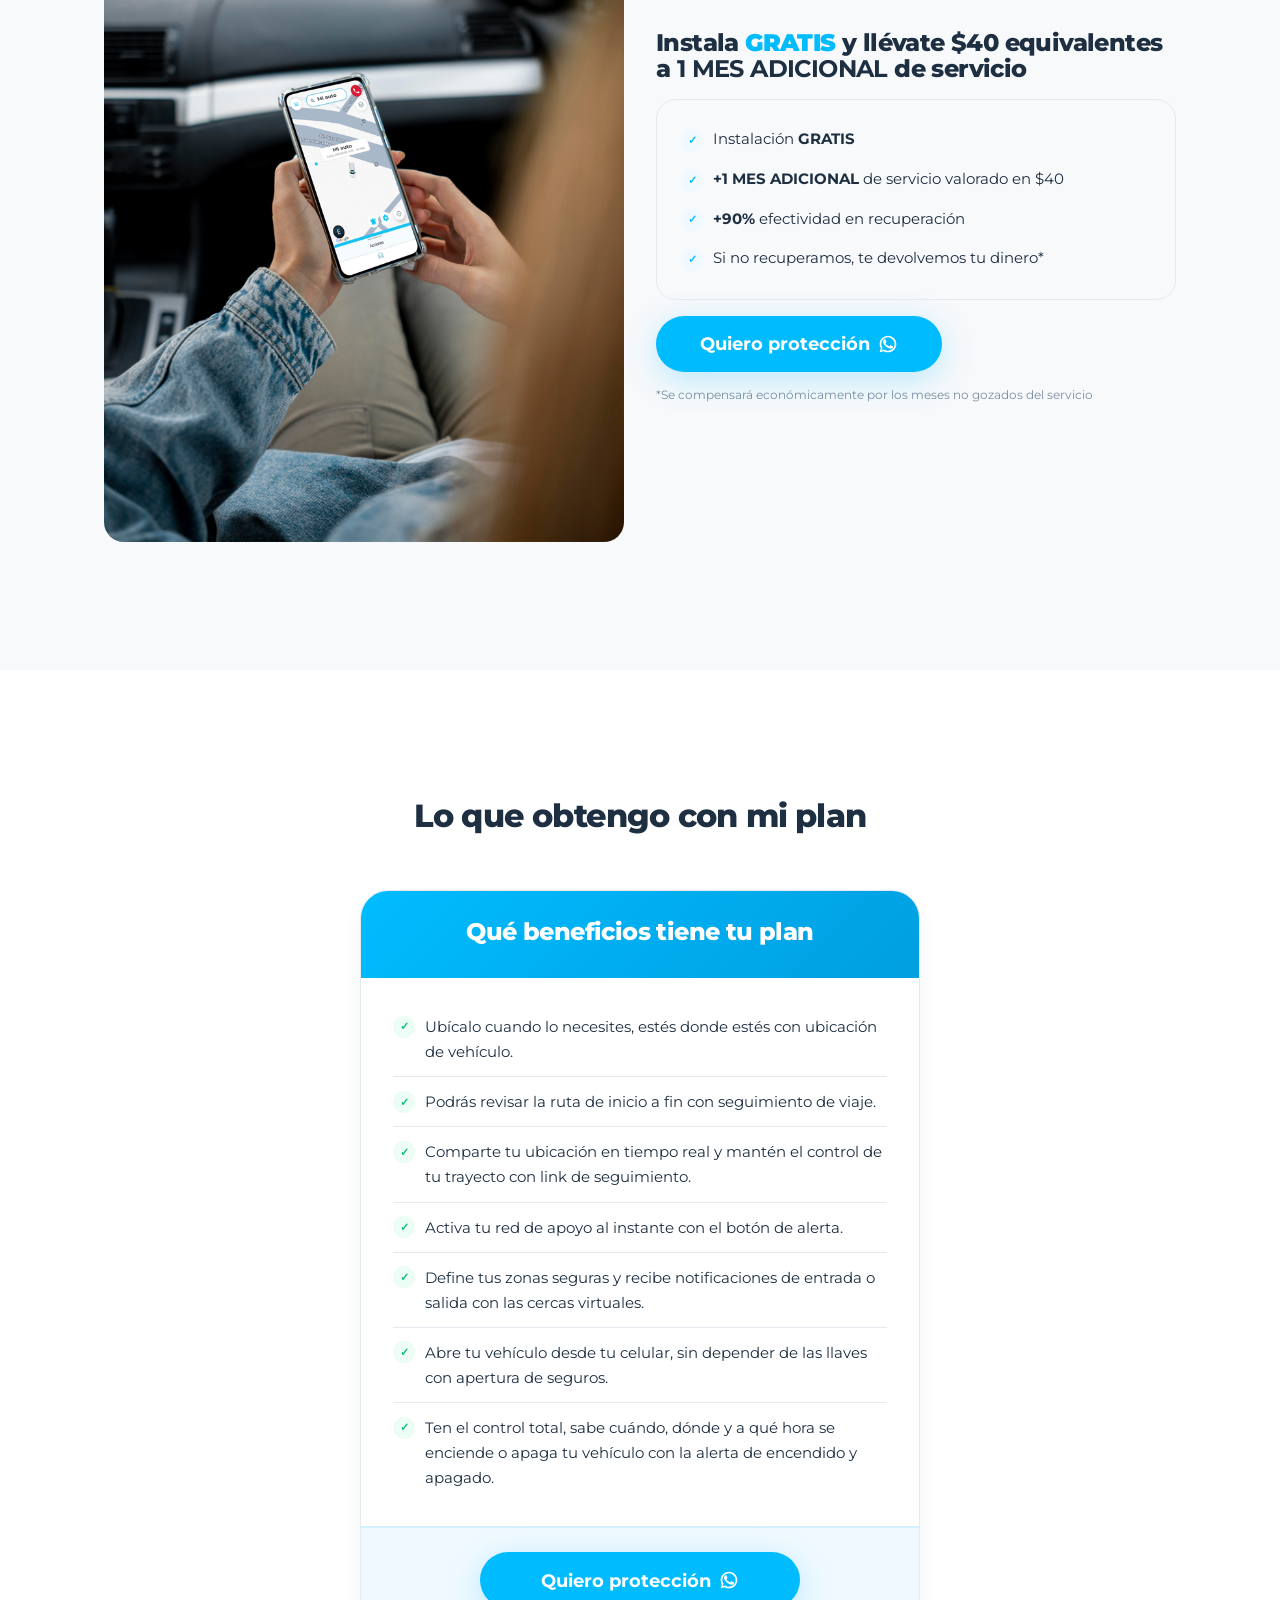
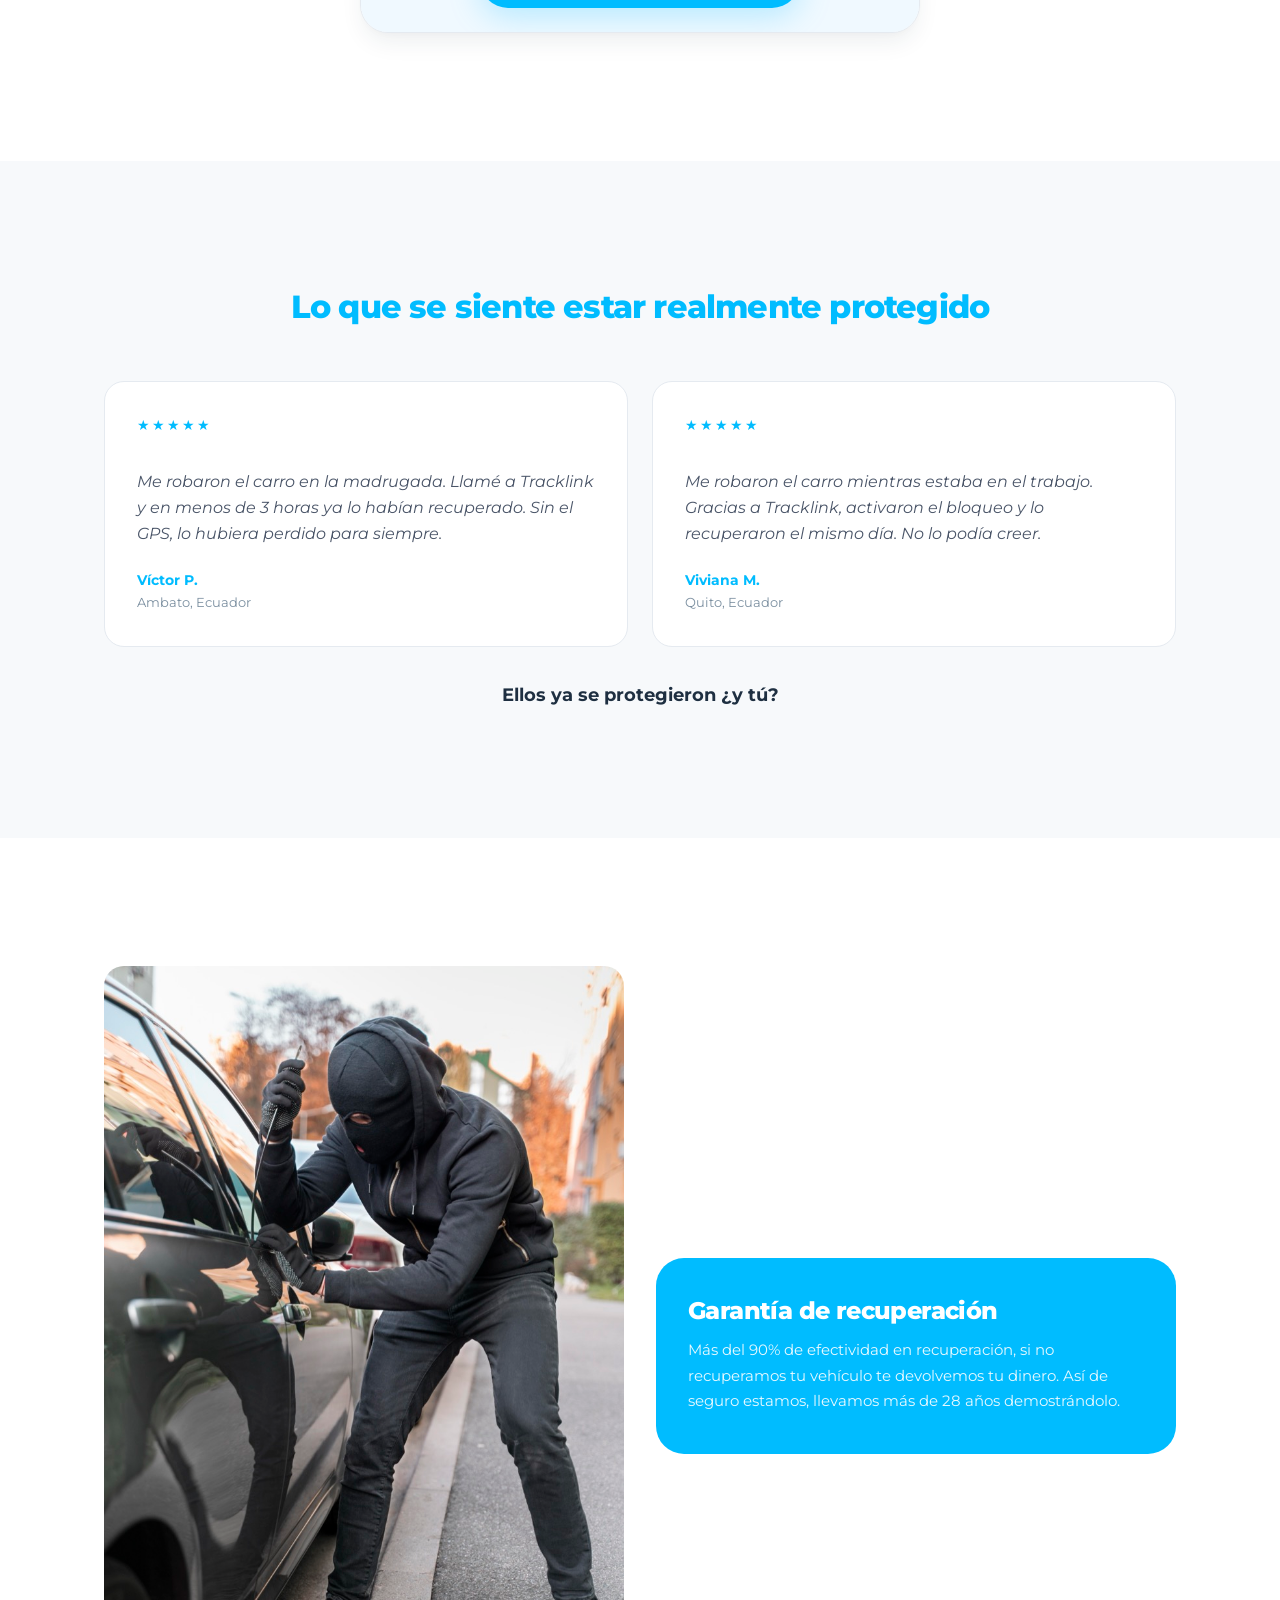
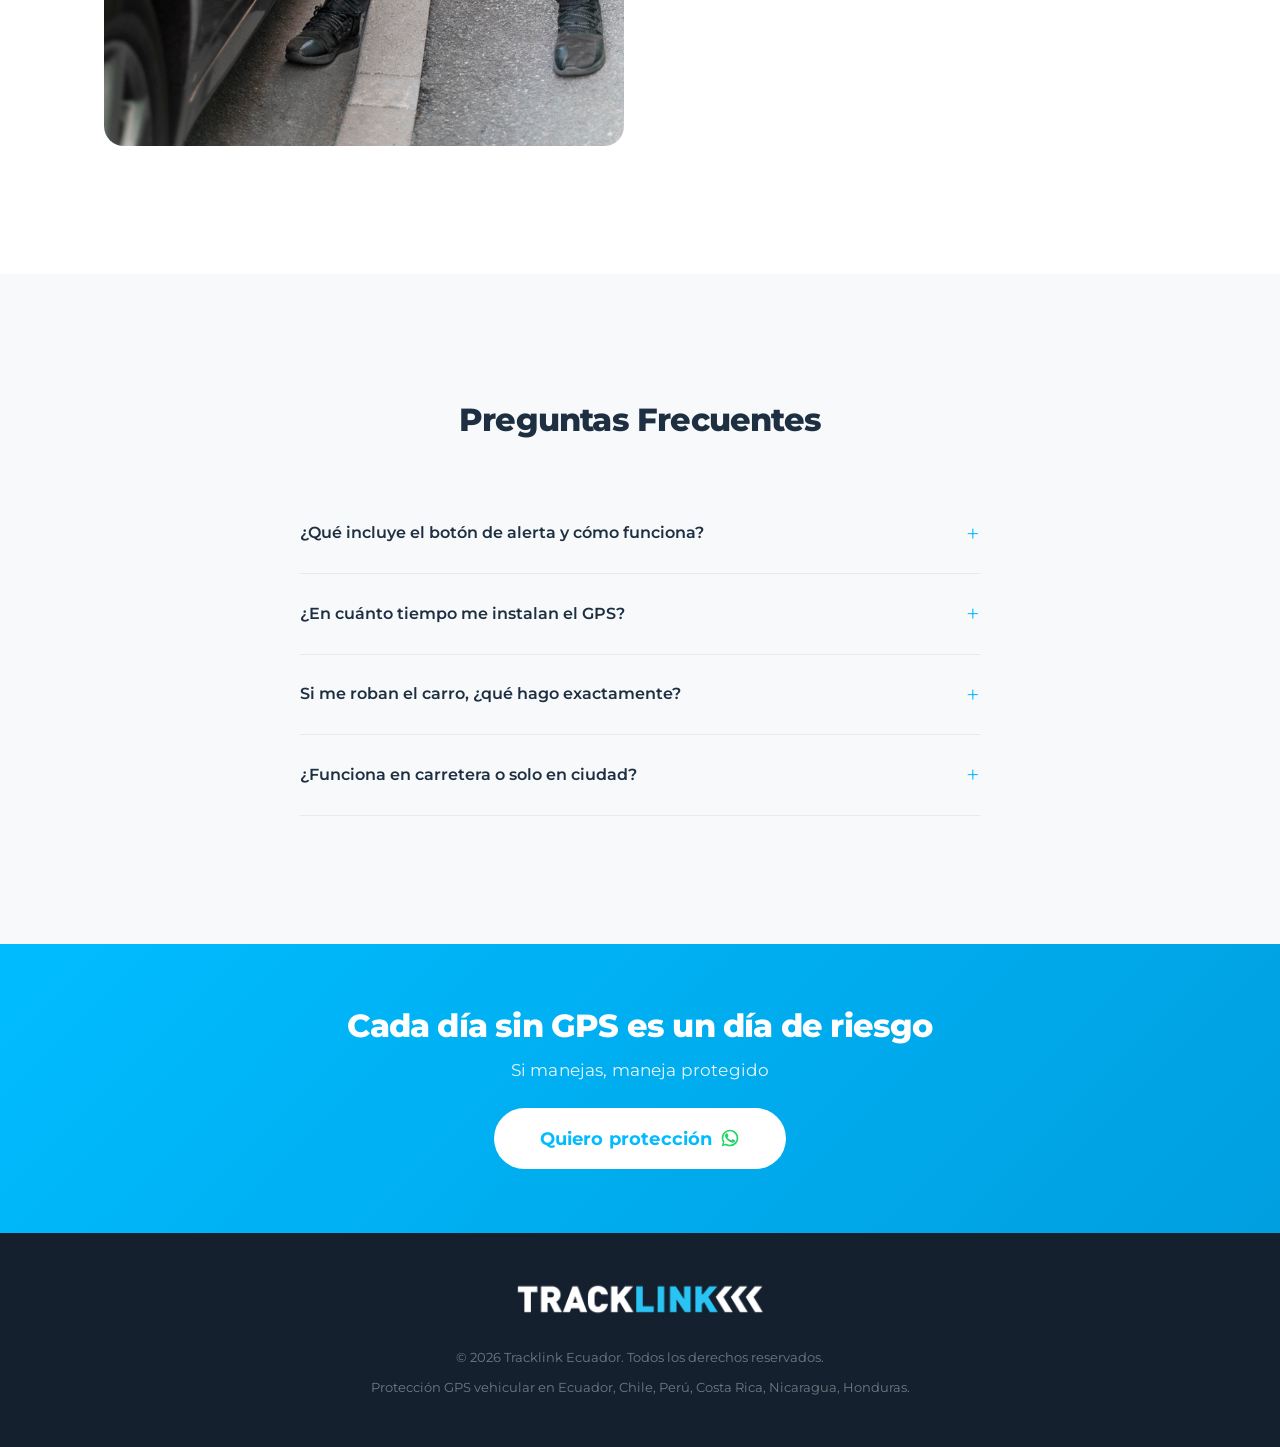
==== commit bced54ef: "Fix nav WA icon: inline style + navy color for visibility; inline mobile CSS overrides" ====
--- a/yo-manejo/index.html
+++ b/yo-manejo/index.html
@@ -19,7 +19,15 @@
  <link rel="preconnect" href="https://fonts.googleapis.com">
  <link rel="preconnect" href="https://fonts.gstatic.com" crossorigin>
  <link href="https://fonts.googleapis.com/css2?family=Montserrat:wght@400;500;600;700;900&display=swap" rel="stylesheet">
- <link rel="stylesheet" href="../shared/landing-base.css?v=20260305d">
+ <link rel="stylesheet" href="../shared/landing-base.css?v=20260306a">
+ <style>
+ /* Mobile button overrides — inline to bypass CSS cache */
+ @media (max-width: 767px) {
+   .btn--large, .btn--lg { padding: 0.85rem 2rem !important; font-size: 1rem !important; }
+   .btn--full { max-width: none !important; white-space: nowrap !important; }
+ }
+ .btn--wa-icon { width: 22px !important; height: 22px !important; display: inline-block !important; }
+ </style>
 
  <!-- Meta Pixel -->
  <script>
@@ -68,7 +76,7 @@
  <a href="#testimonios">Testimonios</a>
  <a href="#preguntas">Preguntas</a>
  </div>
- <a href="https://wa.me/593989746075?text=Hola%2C%20quiero%20protección%20GPS%20para%20mi%20vehículo" class="btn nav-sticky__cta">Quiero protección <svg class="btn--wa-icon" viewBox="0 0 24 24" fill="none" xmlns="http://www.w3.org/2000/svg"><path d="M17.472 14.382c-.297-.149-1.758-.867-2.03-.967-.273-.099-.471-.148-.67.15-.197.297-.767.966-.94 1.164-.173.199-.347.223-.644.075-.297-.15-1.255-.463-2.39-1.475-.883-.788-1.48-1.761-1.653-2.059-.173-.297-.018-.458.13-.606.134-.133.298-.347.446-.52.149-.174.198-.298.298-.497.099-.198.05-.371-.025-.52-.075-.149-.669-1.612-.916-2.207-.242-.579-.487-.5-.669-.51-.173-.008-.371-.01-.57-.01-.198 0-.52.074-.792.372-.272.297-1.04 1.016-1.04 2.479 0 1.462 1.065 2.875 1.213 3.074.149.198 2.096 3.2 5.077 4.487.709.306 1.262.489 1.694.625.712.227 1.36.195 1.871.118.571-.085 1.758-.719 2.006-1.413.248-.694.248-1.289.173-1.413-.074-.124-.272-.198-.57-.347z" fill="#00bcff"/><path d="M12 2C6.477 2 2 6.477 2 12c0 1.89.525 3.66 1.438 5.168L2 22l4.832-1.438A9.955 9.955 0 0012 22c5.523 0 10-4.477 10-10S17.523 2 12 2zm0 18a8 8 0 01-4.29-1.24l-.307-.184-2.87.853.853-2.87-.184-.307A8 8 0 1112 20z" fill="#00bcff"/></svg></a>
+ <a href="https://wa.me/593989746075?text=Hola%2C%20quiero%20protección%20GPS%20para%20mi%20vehículo" class="btn nav-sticky__cta">Quiero protección <svg style="width:18px;height:18px;vertical-align:middle;flex-shrink:0" viewBox="0 0 24 24" fill="none"><path d="M17.472 14.382c-.297-.149-1.758-.867-2.03-.967-.273-.099-.471-.148-.67.15-.197.297-.767.966-.94 1.164-.173.199-.347.223-.644.075-.297-.15-1.255-.463-2.39-1.475-.883-.788-1.48-1.761-1.653-2.059-.173-.297-.018-.458.13-.606.134-.133.298-.347.446-.52.149-.174.198-.298.298-.497.099-.198.05-.371-.025-.52-.075-.149-.669-1.612-.916-2.207-.242-.579-.487-.5-.669-.51-.173-.008-.371-.01-.57-.01-.198 0-.52.074-.792.372-.272.297-1.04 1.016-1.04 2.479 0 1.462 1.065 2.875 1.213 3.074.149.198 2.096 3.2 5.077 4.487.709.306 1.262.489 1.694.625.712.227 1.36.195 1.871.118.571-.085 1.758-.719 2.006-1.413.248-.694.248-1.289.173-1.413-.074-.124-.272-.198-.57-.347z" fill="#1e2f41"/><path d="M12 2C6.477 2 2 6.477 2 12c0 1.89.525 3.66 1.438 5.168L2 22l4.832-1.438A9.955 9.955 0 0012 22c5.523 0 10-4.477 10-10S17.523 2 12 2zm0 18a8 8 0 01-4.29-1.24l-.307-.184-2.87.853.853-2.87-.184-.307A8 8 0 1112 20z" fill="#1e2f41"/></svg></a>
  </div>
  </nav>
 
--- a/shared/landing-base.css
+++ b/shared/landing-base.css
@@ -369,6 +369,8 @@
 
 .btn--full {
   width: 100%;
+  max-width: none;
+  white-space: nowrap;
 }
 
 .btn--outline {
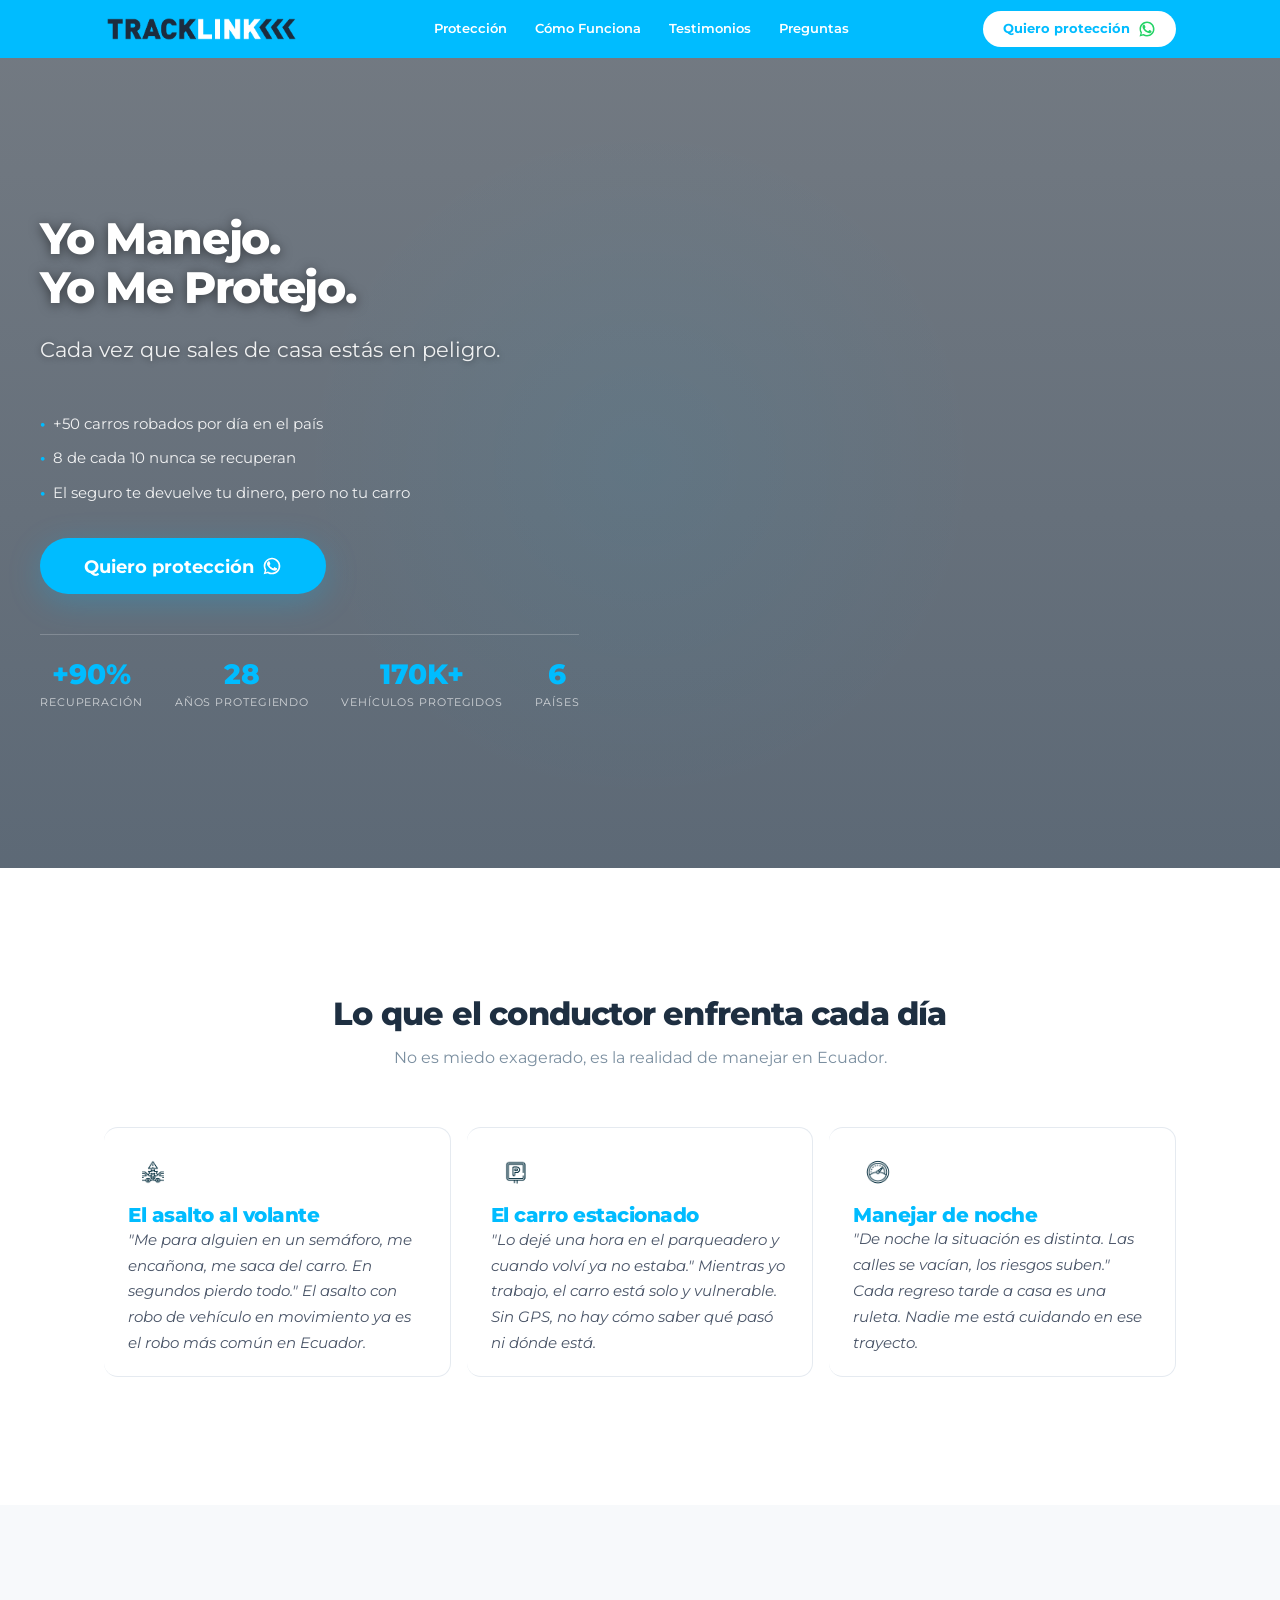
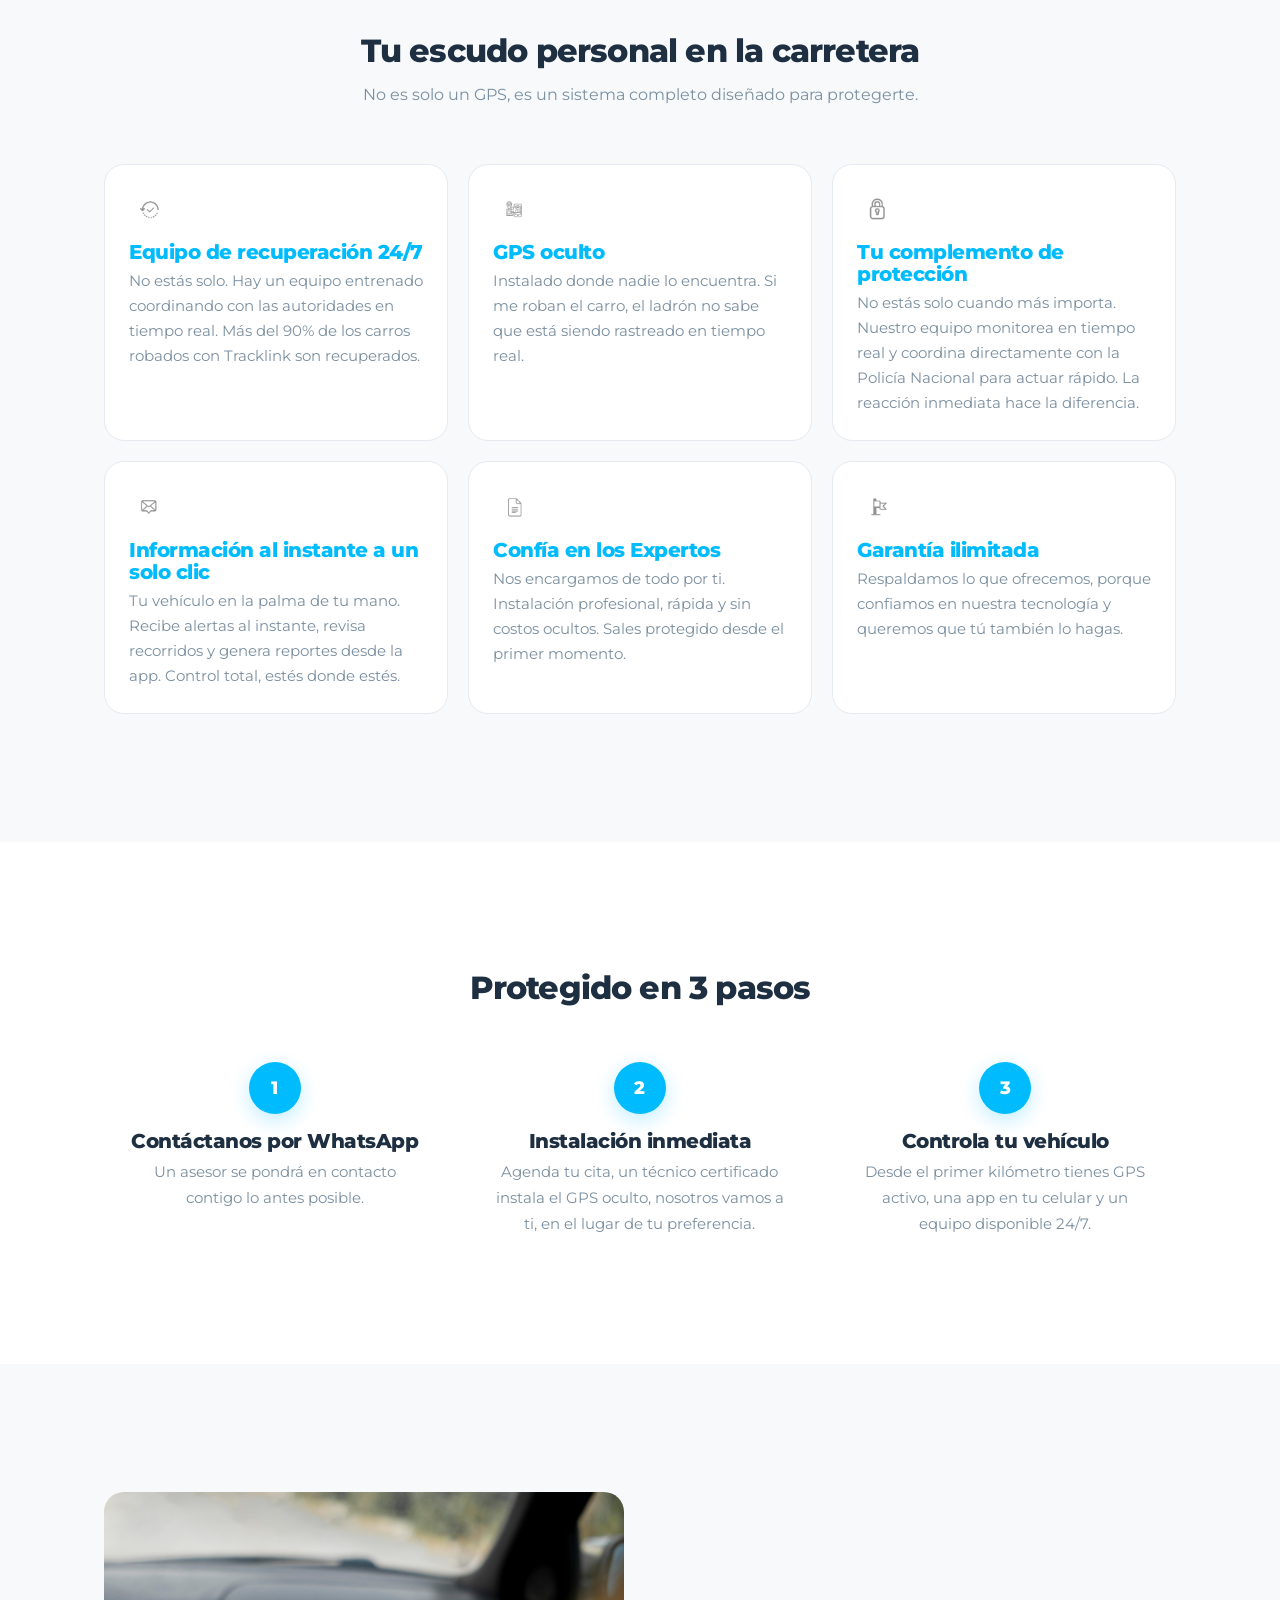
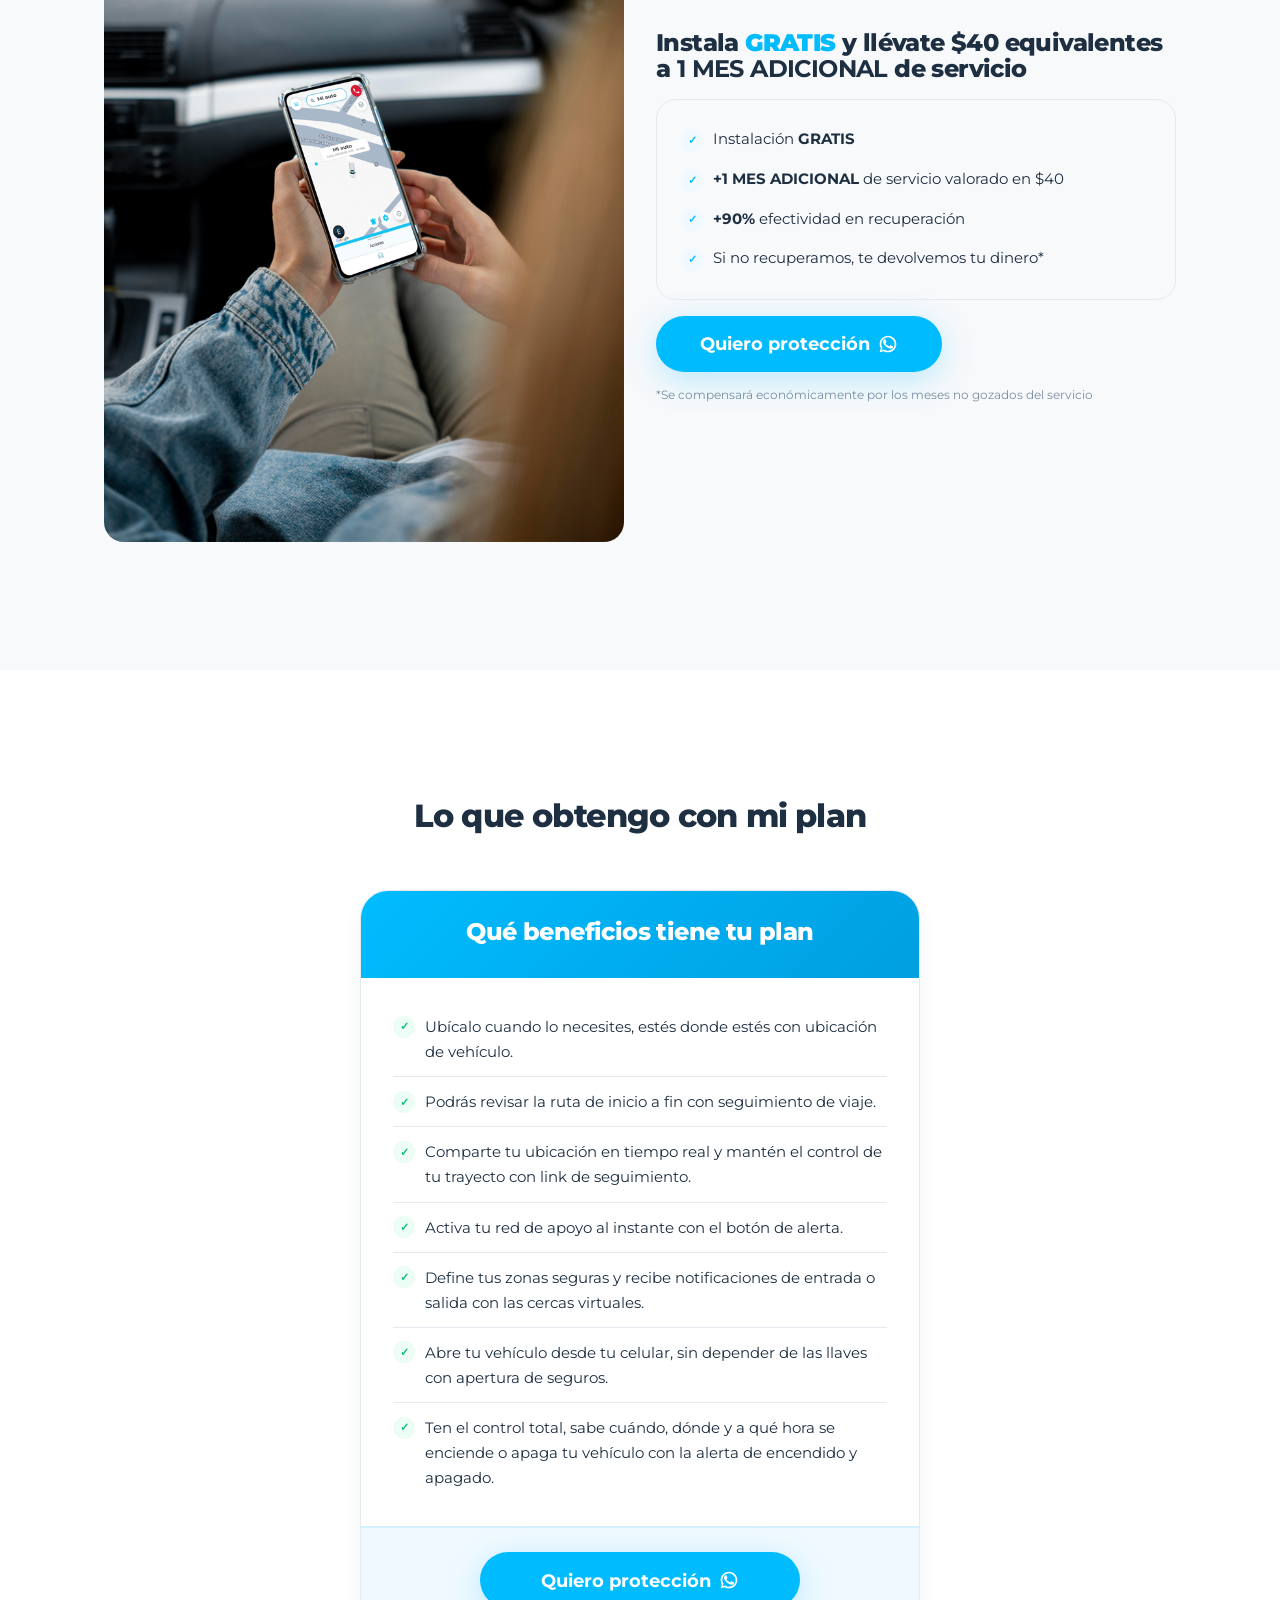
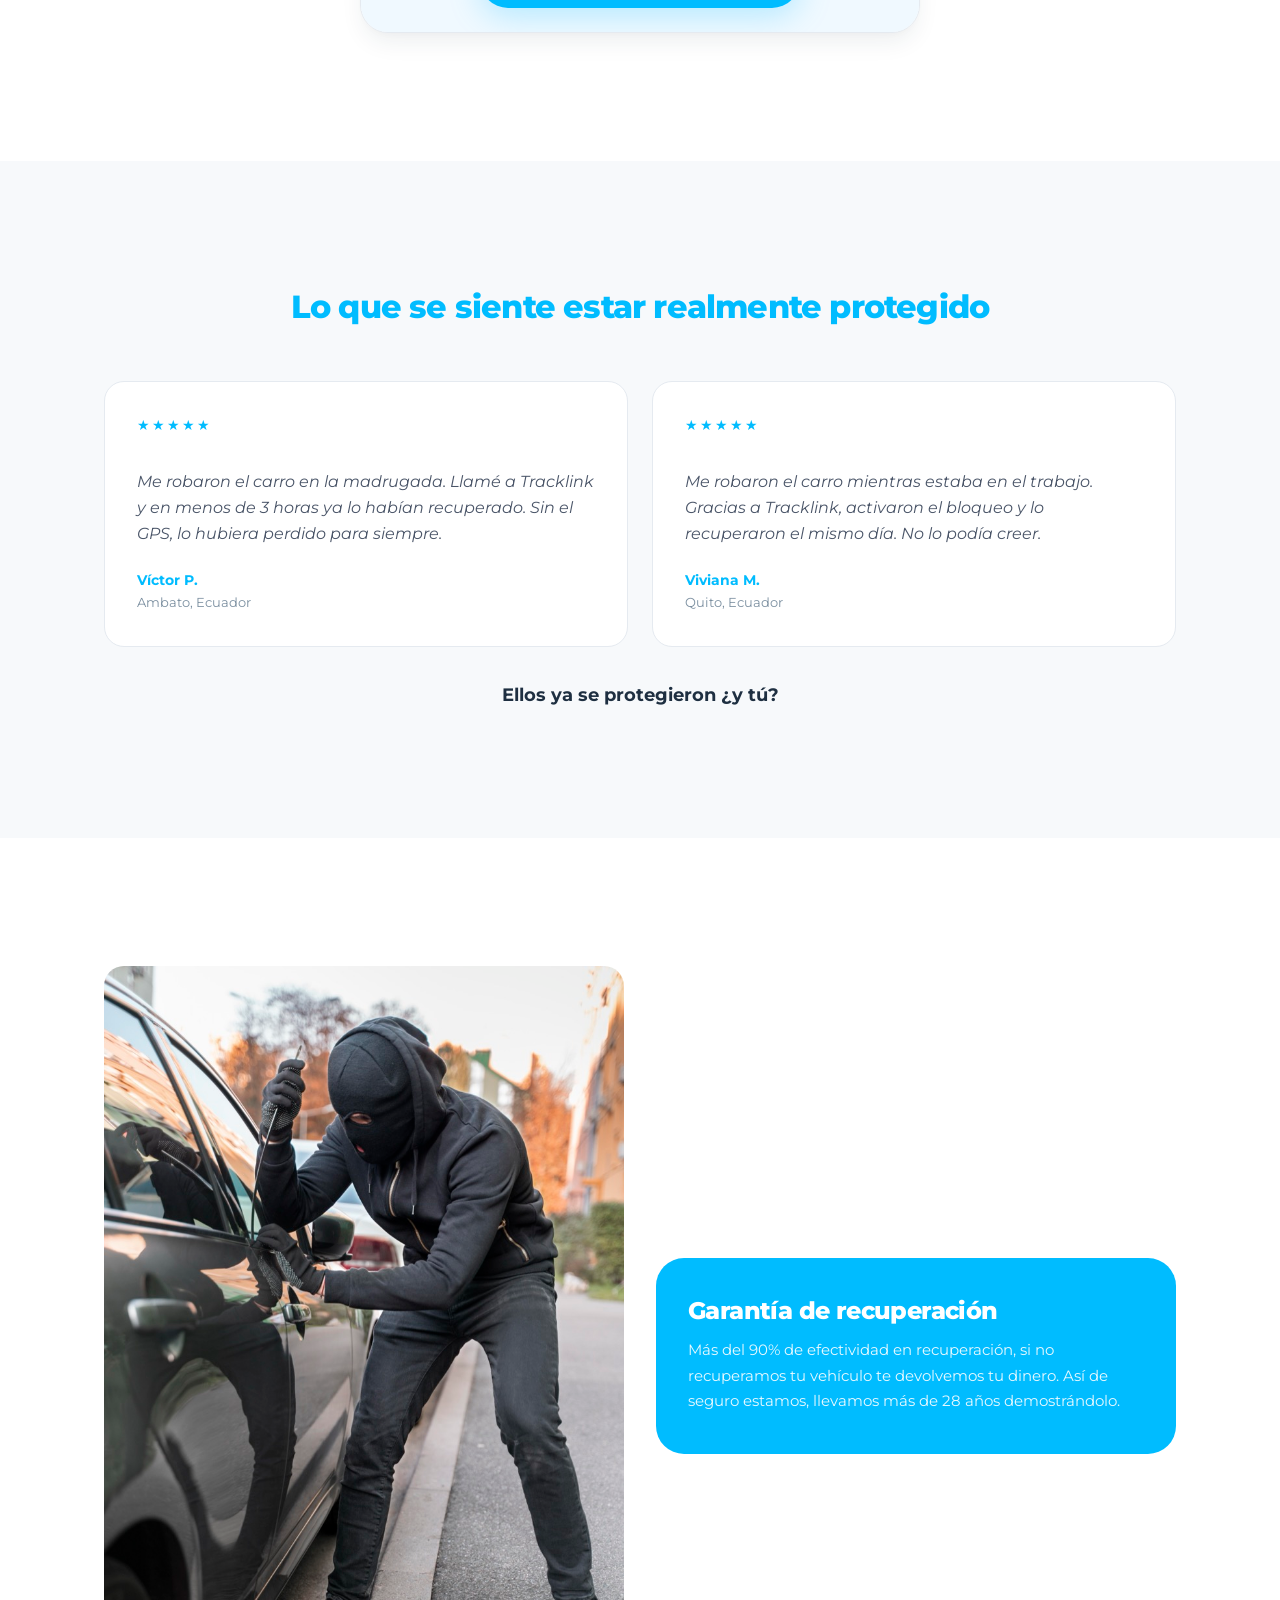
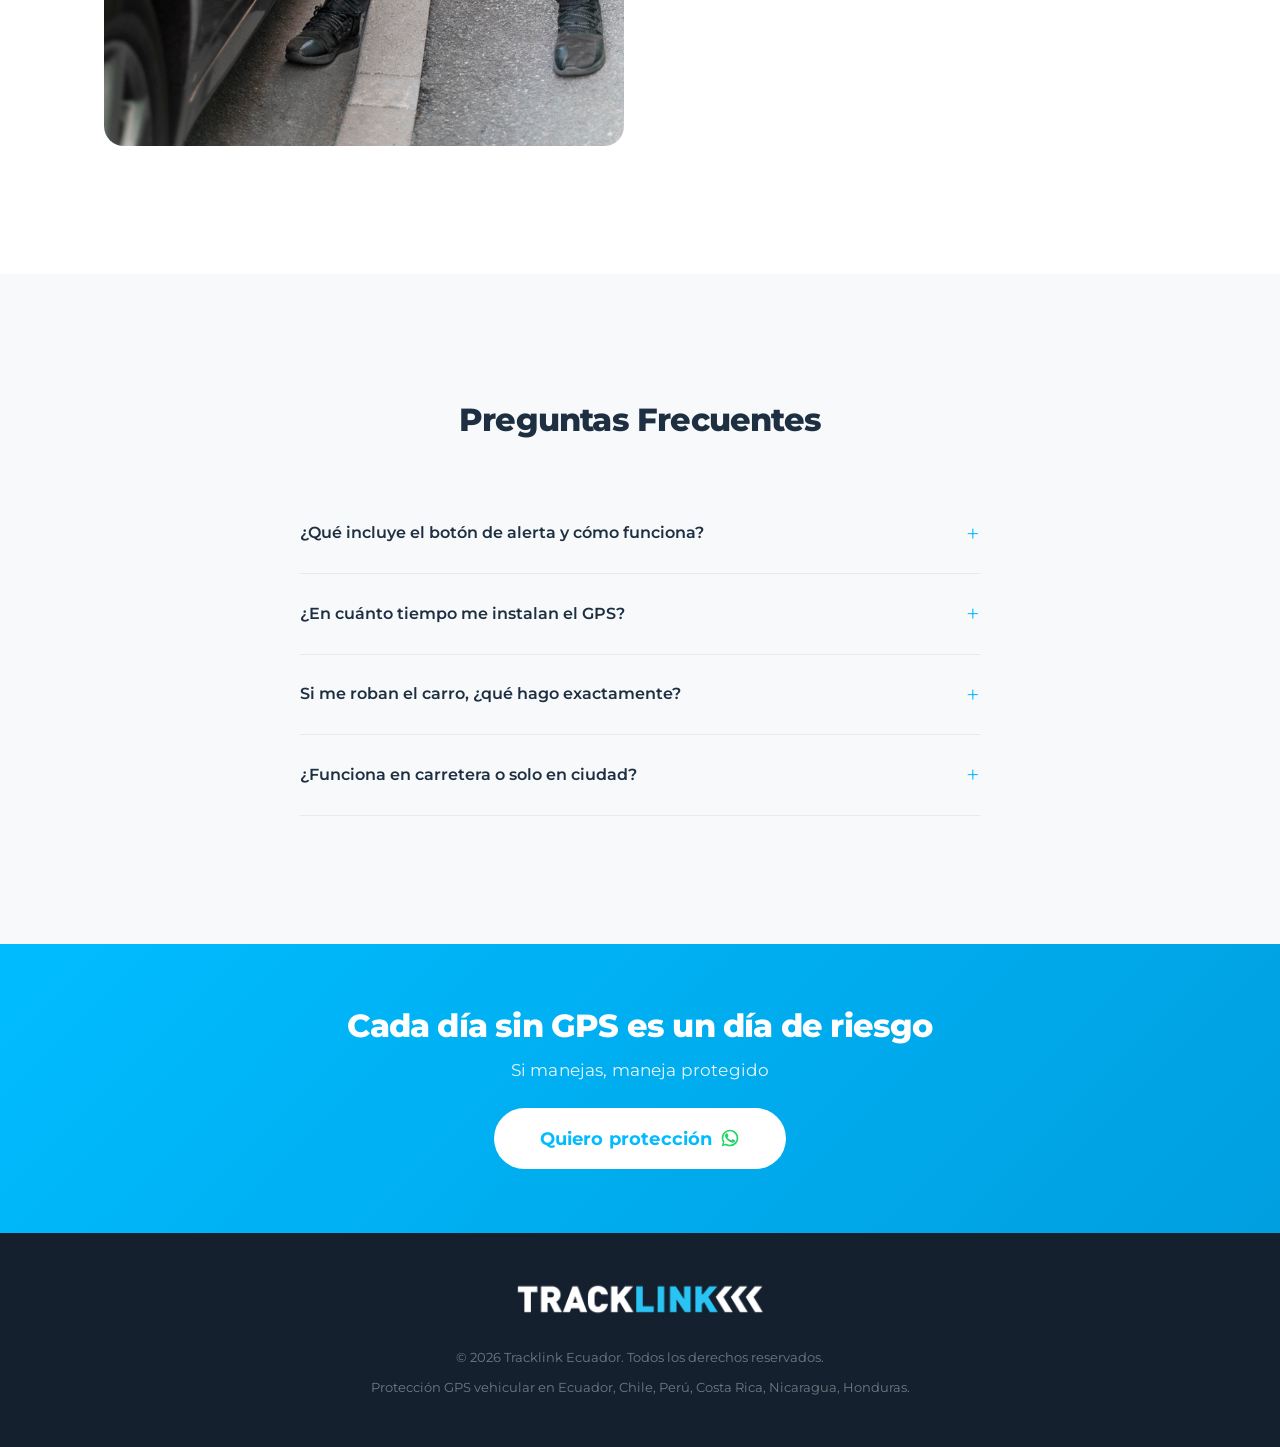
==== commit 924378b6: "Fix nav WA icon color: navy to green #25D366" ====
--- a/yo-manejo/index.html
+++ b/yo-manejo/index.html
@@ -76,7 +76,7 @@
  <a href="#testimonios">Testimonios</a>
  <a href="#preguntas">Preguntas</a>
  </div>
- <a href="https://wa.me/593989746075?text=Hola%2C%20quiero%20protección%20GPS%20para%20mi%20vehículo" class="btn nav-sticky__cta">Quiero protección <svg style="width:18px;height:18px;vertical-align:middle;flex-shrink:0" viewBox="0 0 24 24" fill="none"><path d="M17.472 14.382c-.297-.149-1.758-.867-2.03-.967-.273-.099-.471-.148-.67.15-.197.297-.767.966-.94 1.164-.173.199-.347.223-.644.075-.297-.15-1.255-.463-2.39-1.475-.883-.788-1.48-1.761-1.653-2.059-.173-.297-.018-.458.13-.606.134-.133.298-.347.446-.52.149-.174.198-.298.298-.497.099-.198.05-.371-.025-.52-.075-.149-.669-1.612-.916-2.207-.242-.579-.487-.5-.669-.51-.173-.008-.371-.01-.57-.01-.198 0-.52.074-.792.372-.272.297-1.04 1.016-1.04 2.479 0 1.462 1.065 2.875 1.213 3.074.149.198 2.096 3.2 5.077 4.487.709.306 1.262.489 1.694.625.712.227 1.36.195 1.871.118.571-.085 1.758-.719 2.006-1.413.248-.694.248-1.289.173-1.413-.074-.124-.272-.198-.57-.347z" fill="#1e2f41"/><path d="M12 2C6.477 2 2 6.477 2 12c0 1.89.525 3.66 1.438 5.168L2 22l4.832-1.438A9.955 9.955 0 0012 22c5.523 0 10-4.477 10-10S17.523 2 12 2zm0 18a8 8 0 01-4.29-1.24l-.307-.184-2.87.853.853-2.87-.184-.307A8 8 0 1112 20z" fill="#1e2f41"/></svg></a>
+ <a href="https://wa.me/593989746075?text=Hola%2C%20quiero%20protección%20GPS%20para%20mi%20vehículo" class="btn nav-sticky__cta">Quiero protección <svg style="width:18px;height:18px;vertical-align:middle;flex-shrink:0" viewBox="0 0 24 24" fill="none"><path d="M17.472 14.382c-.297-.149-1.758-.867-2.03-.967-.273-.099-.471-.148-.67.15-.197.297-.767.966-.94 1.164-.173.199-.347.223-.644.075-.297-.15-1.255-.463-2.39-1.475-.883-.788-1.48-1.761-1.653-2.059-.173-.297-.018-.458.13-.606.134-.133.298-.347.446-.52.149-.174.198-.298.298-.497.099-.198.05-.371-.025-.52-.075-.149-.669-1.612-.916-2.207-.242-.579-.487-.5-.669-.51-.173-.008-.371-.01-.57-.01-.198 0-.52.074-.792.372-.272.297-1.04 1.016-1.04 2.479 0 1.462 1.065 2.875 1.213 3.074.149.198 2.096 3.2 5.077 4.487.709.306 1.262.489 1.694.625.712.227 1.36.195 1.871.118.571-.085 1.758-.719 2.006-1.413.248-.694.248-1.289.173-1.413-.074-.124-.272-.198-.57-.347z" fill="#25D366"/><path d="M12 2C6.477 2 2 6.477 2 12c0 1.89.525 3.66 1.438 5.168L2 22l4.832-1.438A9.955 9.955 0 0012 22c5.523 0 10-4.477 10-10S17.523 2 12 2zm0 18a8 8 0 01-4.29-1.24l-.307-.184-2.87.853.853-2.87-.184-.307A8 8 0 1112 20z" fill="#25D366"/></svg></a>
  </div>
  </nav>
 
